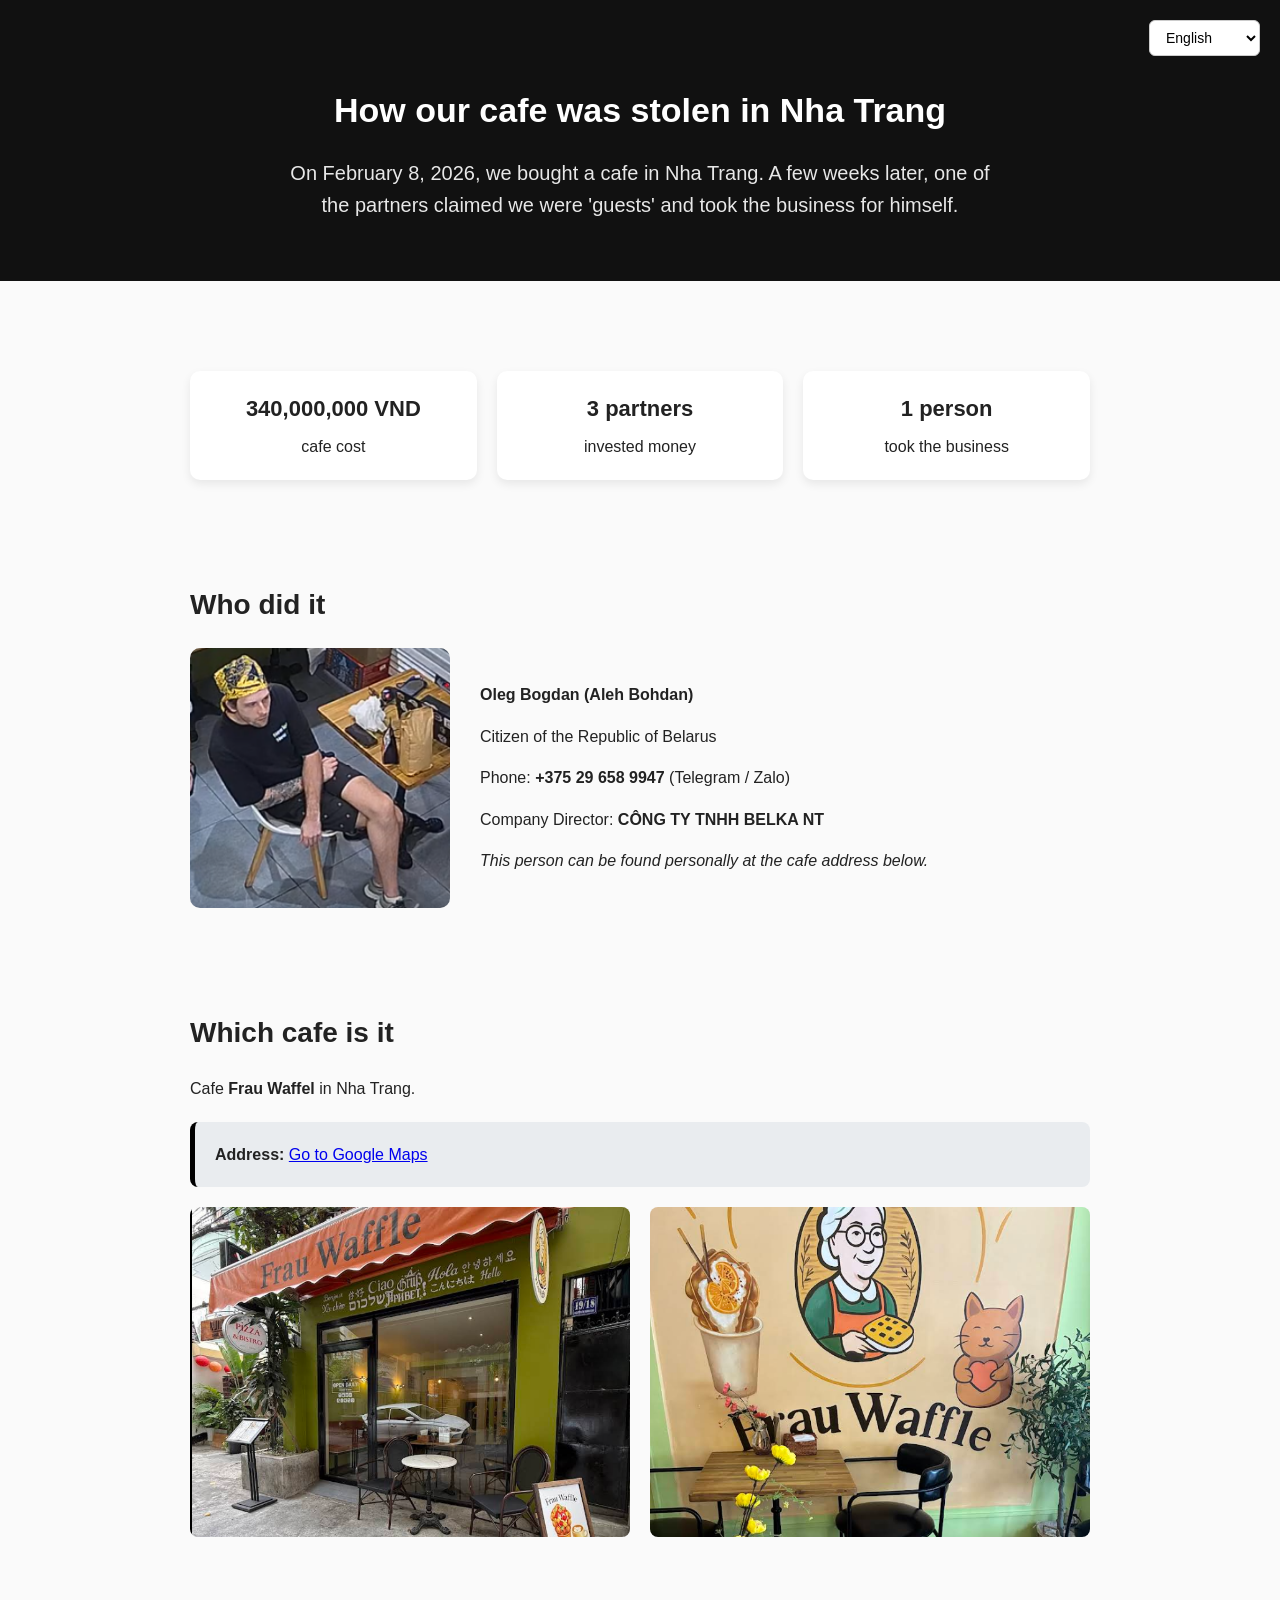
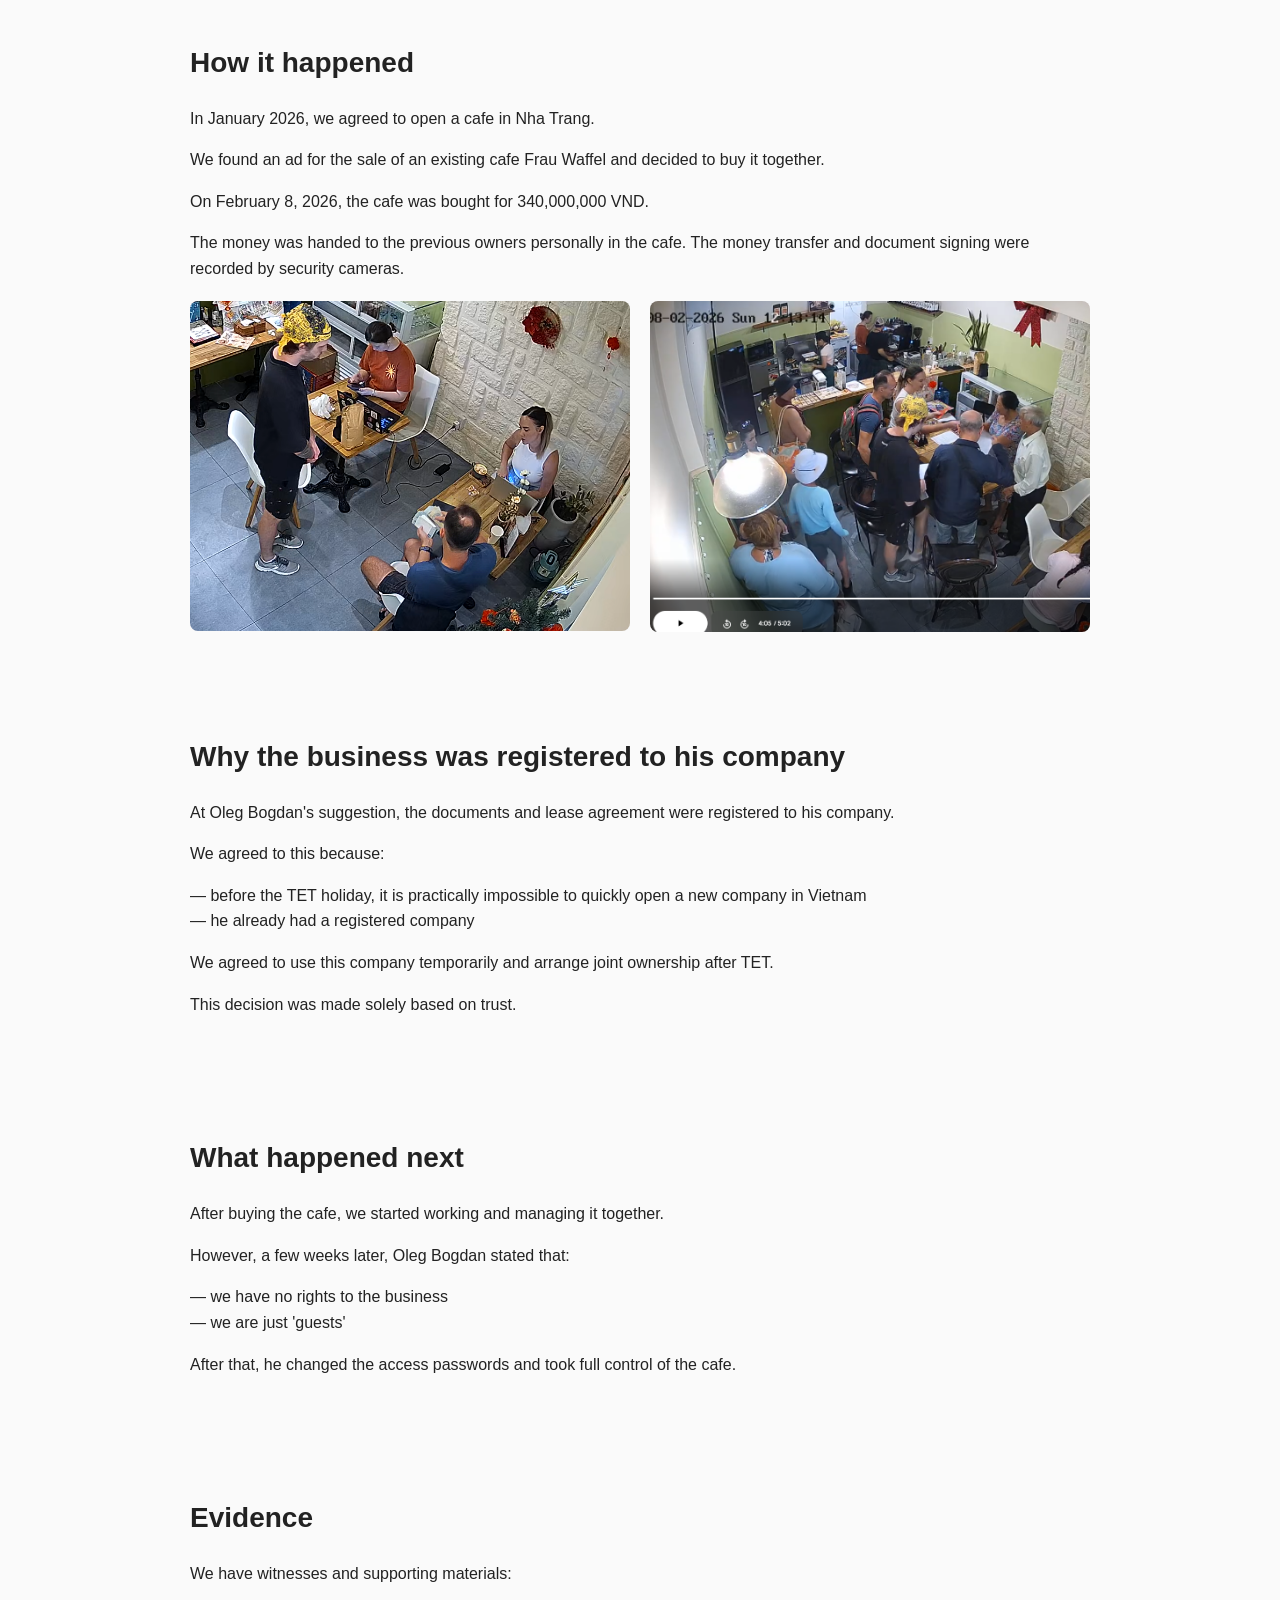
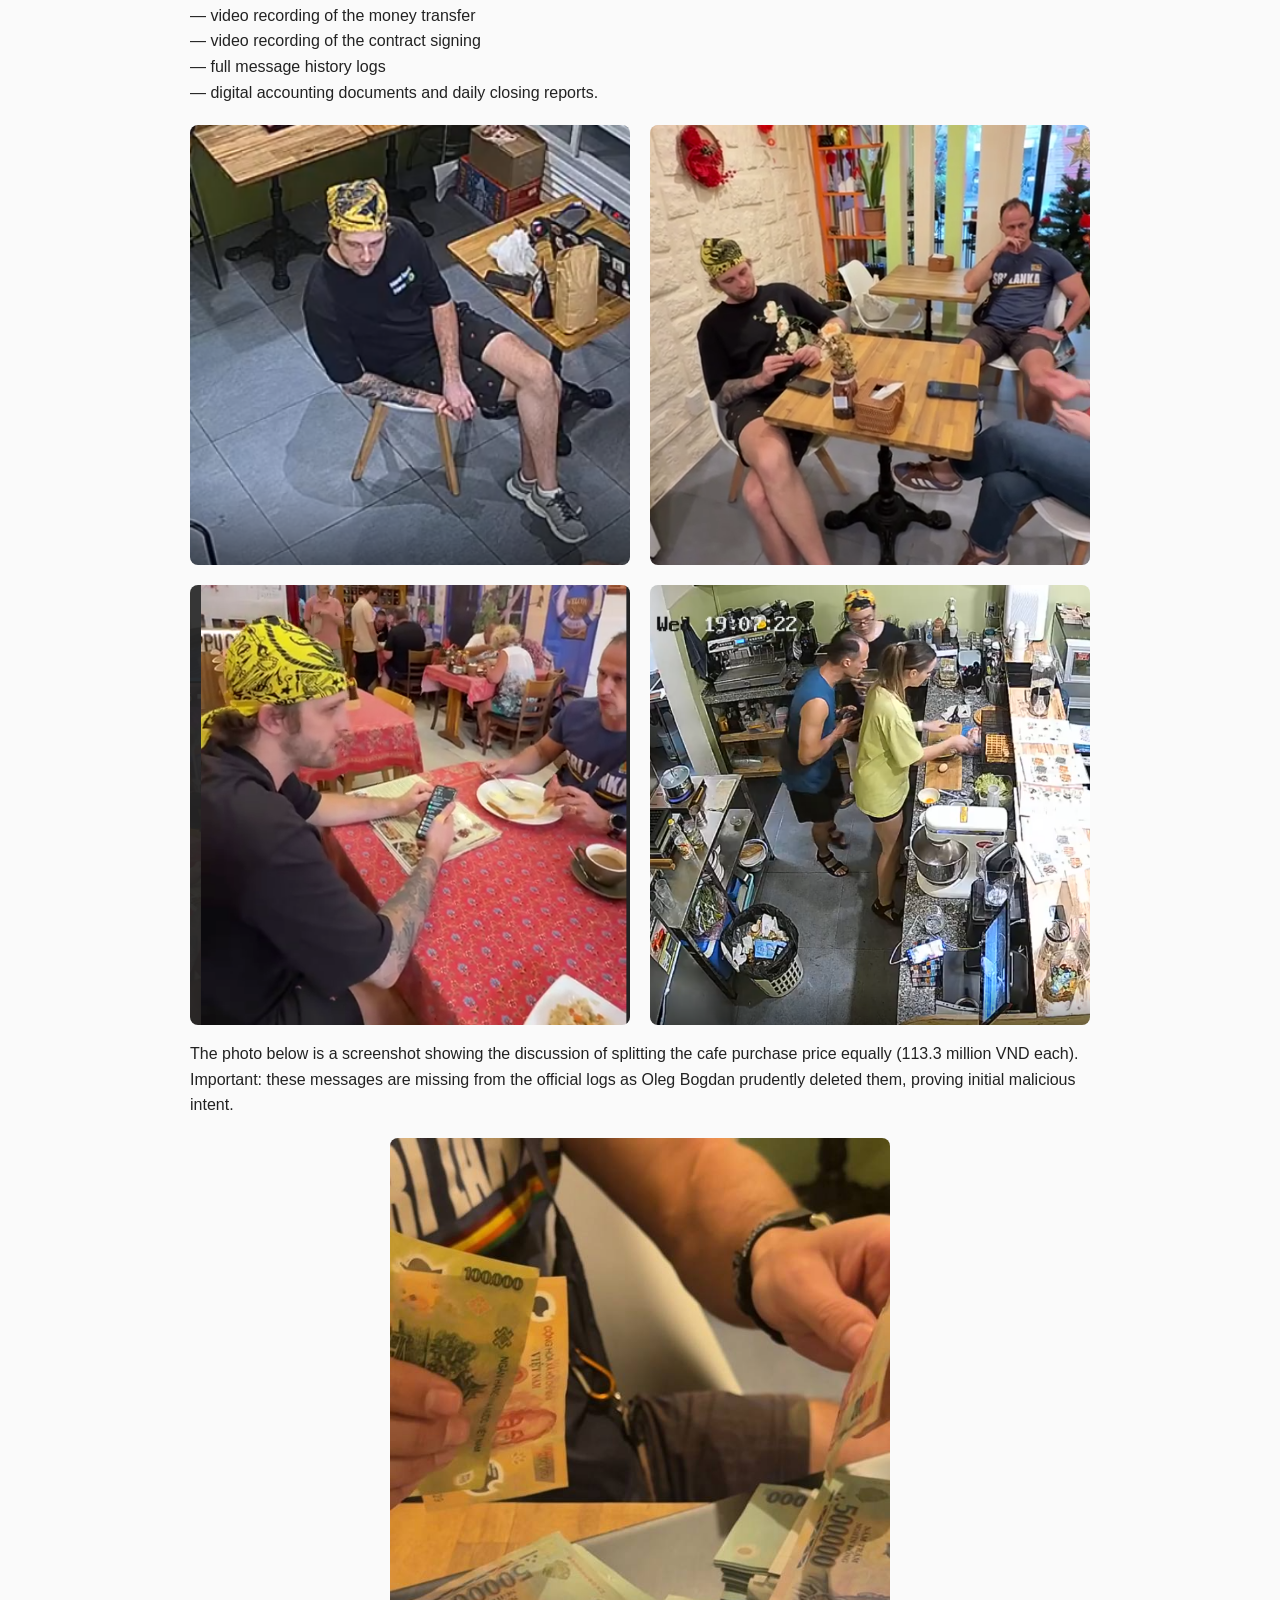
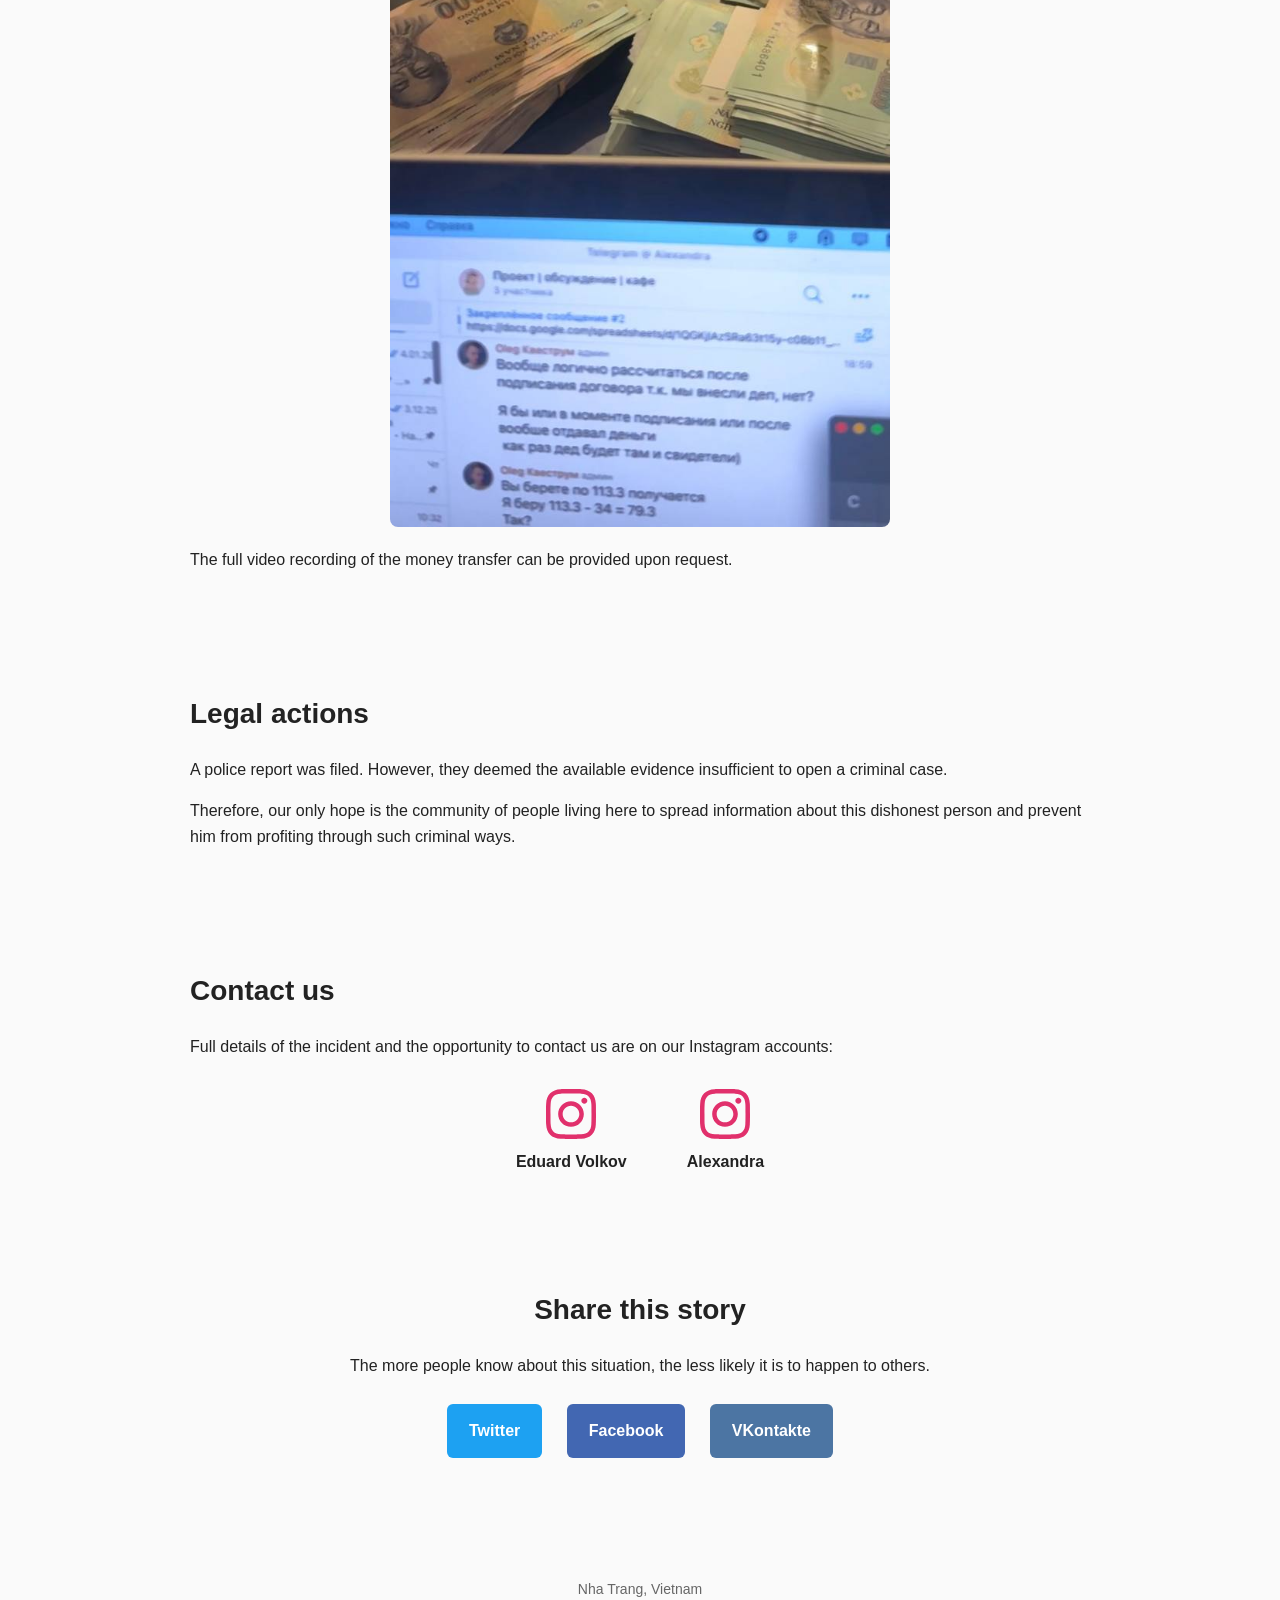
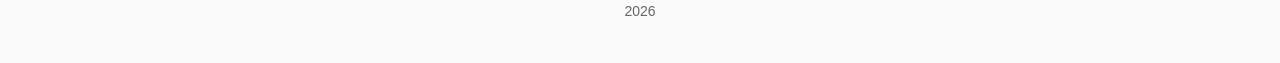
==== index.html @ 6879b4a5 "v2" ====
<!DOCTYPE html>
<html lang="ru">
<head>
<meta charset="UTF-8">
<meta name="viewport" content="width=device-width, initial-scale=1.0">

<title data-i18n="title">Как у нас украли кафе в Нячанге</title>

<style>

body{
font-family: Arial, Helvetica, sans-serif;
margin:0;
background:#fafafa;
color:#222;
line-height:1.6;
}

.container{
max-width:900px;
margin:auto;
padding:20px;
}

.hero{
background:#111;
color:white;
padding:60px 20px;
text-align:center;
position: relative;
}

.lang-switcher {
position: absolute;
top: 20px;
right: 20px;
}

.lang-switcher select {
padding: 8px 12px;
border-radius: 6px;
border: 1px solid #ccc;
background: white;
font-size: 14px;
cursor: pointer;
outline: none;
}

.hero h1{
font-size:34px;
margin-bottom:20px;
}

.hero p{
font-size:20px;
max-width:700px;
margin:auto;
opacity:0.9;
}

.section{
padding:40px 0;
}

h2{
font-size:28px;
margin-bottom:20px;
}

p{
margin-bottom:16px;
}

.highlight{
background:#fff3cd;
padding:20px;
border-radius:8px;
font-size:18px;
}

.facts{
display:grid;
grid-template-columns:repeat(3,1fr);
gap:20px;
margin-top:30px;
}

.fact{
background:white;
padding:20px;
border-radius:10px;
text-align:center;
box-shadow:0 4px 10px rgba(0,0,0,0.08);
}

.fact strong{
font-size:22px;
display:block;
margin-bottom:8px;
}

.person{
display:flex;
flex-wrap:wrap;
gap:30px;
align-items:center;
}

.person img{
width:260px;
border-radius:10px;
}

.images{
display:grid;
grid-template-columns:repeat(2,1fr);
gap:20px;
margin-top:20px;
}

.images img{
width:100%;
border-radius:8px;
}

.share{
text-align:center;
padding:50px 0;
}

.share a{
display:inline-block;
margin:10px;
padding:14px 22px;
background:black;
color:white;
text-decoration:none;
border-radius:6px;
font-weight:bold;
transition: opacity 0.2s;
}

.share a:hover {
opacity: 0.8;
}

.share a.tw { background: #1DA1F2; }
.share a.fb { background: #4267B2; }
.share a.vk { background: #4C75A3; }

.footer{
text-align:center;
font-size:14px;
padding:40px 20px;
color:#666;
}

.location-box {
background: #e9ecef;
padding: 20px;
border-radius: 8px;
margin-top: 20px;
border-left: 5px solid #000;
}

.social-links {
display: flex;
justify-content: center;
gap: 60px;
margin-top: 30px;
}

.social-item {
text-align: center;
text-decoration: none;
color: #222;
transition: transform 0.2s;
}

.social-item:hover {
transform: translateY(-5px);
}

.social-item svg {
width: 50px;
height: 50px;
display: block;
margin: 0 auto 10px;
fill: #E1306C;
}

.social-item span {
font-size: 16px;
font-weight: bold;
display: block;
}

@media (max-width:700px){

.hero h1{
font-size:28px;
}

.hero p{
font-size:18px;
}

.facts{
grid-template-columns:1fr;
}

.images{
grid-template-columns:1fr;
}

.person{
flex-direction:column;
text-align:center;
}

.lang-switcher {
top: 10px;
right: 10px;
}

}

</style>
</head>

<body>

<div class="hero">
<div class="lang-switcher">
<select id="langSelect" onchange="changeLang(this.value)">
<option value="ru">Русский</option>
<option value="en">English</option>
<option value="vi">Tiếng Việt</option>
</select>
</div>

<h1 data-i18n="hero_h1">Как у нас украли кафе в Нячанге</h1>

<p data-i18n="hero_p">
8 февраля 2026 года мы купили кафе в Нячанге.  
Через несколько недель один из партнеров заявил, что мы «гости» —  
и забрал бизнес себе.
</p>
</div>


<div class="container">

<div class="section">

<div class="facts">

<div class="fact">
<strong data-i18n="fact_price">340 000 000 VND</strong>
<span data-i18n="fact_price_desc">стоимость кафе</span>
</div>

<div class="fact">
<strong data-i18n="fact_partners">3 партнера</strong>
<span data-i18n="fact_partners_desc">вложили деньги</span>
</div>

<div class="fact">
<strong data-i18n="fact_scammer">1 человек</strong>
<span data-i18n="fact_scammer_desc">забрал бизнес</span>
</div>

</div>

</div>



<div class="section">

<h2 data-i18n="who_title">Кто это сделал</h2>

<div class="person">

<img src="materials/scammer_aleh_bohdan.png" alt="Олег Богдан">

<div>

<p><strong data-i18n="person_name">Олег Богдан (Aleh Bohdan)</strong></p>

<p data-i18n="person_citizenship">Гражданин Республики Беларусь</p>

<p>
<span data-i18n="person_phone">Телефон:</span> <strong>+375 29 658 9947</strong> (Telegram / Zalo)
</p>

<p>
<span data-i18n="person_company">Директор компании:</span> 
<strong>CÔNG TY TNHH BELKA NT</strong>
</p>

<p>
<em data-i18n="person_meet">Данного товарища можно встретить лично по адресу кафе ниже.</em>
</p>

</div>

</div>

</div>



<div class="section">

<h2 data-i18n="cafe_title">О каком кафе идет речь</h2>

<p>
<span data-i18n="cafe_name_desc">Кафе</span> <strong>Frau Waffel</strong> <span data-i18n="cafe_location">в Нячанге</span>.
</p>

<div class="location-box">
<strong data-i18n="cafe_address">Адрес:</strong> <a href="https://maps.app.goo.gl/wEeCgrbshTa6hxHM7" target="_blank" data-i18n="cafe_maps">Перейти на Google Maps</a>
</div>

<div class="images">
<img src="materials/cafe1.png" alt="Frau Waffel 1">
<img src="materials/cafe2.png" alt="Frau Waffel 2">
</div>

</div>



<div class="section">

<h2 data-i18n="how_title">Как это произошло</h2>

<p data-i18n="how_p1">В январе 2026 года мы договорились открыть кафе в Нячанге.</p>

<p data-i18n="how_p2">Мы нашли объявление о продаже действующего кафе <strong>Frau Waffel</strong> и приняли решение купить его вместе.</p>

<p data-i18n="how_p3">8 февраля 2026 года кафе было куплено за <strong>340 000 000 VND</strong>.</p>

<p data-i18n="how_p4">Деньги предыдущим владельцам передавались лично в помещении кафе. Передача денег и подписание документов были зафиксированы камерами наблюдения.</p>

<div class="images">
<img src="materials/money_for_cafe.png" alt="Money">
<img src="materials/contract_signed.png" alt="Contract">
</div>

</div>



<div class="section">

<h2 data-i18n="why_title">Почему бизнес был оформлен на его компанию</h2>

<p data-i18n="why_p1">По предложению Олега Богдана документы и договор аренды были оформлены на его компанию.</p>

<p data-i18n="why_p2">Мы согласились на это потому что:</p>

<p>
<span data-i18n="why_reason1">— перед праздником ТЕТ практически невозможно быстро открыть новую компанию во Вьетнаме</span>
<br>
<span data-i18n="why_reason2">— у него уже была зарегистрированная компания</span>
</p>

<p data-i18n="why_p3">Мы договорились использовать эту компанию временно и после ТЕТа оформить совместное владение.</p>

<p data-i18n="why_p4">Это решение было принято исключительно на основании доверия.</p>

</div>



<div class="section">

<h2 data-i18n="next_title">Что произошло дальше</h2>

<p data-i18n="next_p1">После покупки кафе мы начали работать и управлять им вместе.</p>

<p data-i18n="next_p2">Однако через несколько недель Олег Богдан заявил, что:</p>

<p>
<span data-i18n="next_point1">— мы не имеем никаких прав на бизнес</span>
<br>
<span data-i18n="next_point2">— мы всего лишь «гости»</span>
</p>

<p data-i18n="next_p3">После этого он сменил пароли доступа и полностью забрал контроль над кафе.</p>

</div>



<div class="section">

<h2 data-i18n="proof_title">Доказательства</h2>

<p data-i18n="proof_intro">У нас имеются свидетели и подтверждающие материалы:</p>

<p>
<span data-i18n="proof_item1">— видеозапись передачи денег</span>
<br>
<span data-i18n="proof_item2">— видеозапись подписания договора</span>
<br>
<span data-i18n="proof_item3">— полная выгрузка переписки</span>
<br>
<span data-i18n="proof_item4">— электронные документы учета прихода и расхода денег, а также чеки ежедневных закрытий смен.</span>
</p>


<div class="images">
<img src="materials/screenshot_1.png" alt="1">
<img src="materials/screenshot_2.png" alt="2">
<img src="materials/screenshot_3.png" alt="3">
<img src="materials/rabotaem_v_kafe.png" alt="4">
</div>

<p data-i18n="proof_deleted_text">
На фото ниже — снимок экрана с обсуждением разделения суммы покупки кафе поровну (по 113.3 млн VND на каждого). 
<strong>Важно:</strong> в официальной выгрузке переписки этих сообщений нет, так как Олег Богдан предусмотрительно удалил их, что доказывает его изначальный злой умысел.
</p>

<div class="images" style="grid-template-columns: 1fr; max-width: 500px; margin: 20px auto;">
<img src="materials/shares.jpg" alt="Shares">
</div>

<p data-i18n="proof_video">Полная видеозапись передачи денег может быть предоставлена по запросу.</p>

</div>



<div class="section">

<h2 data-i18n="legal_title">Юридические действия</h2>

<p data-i18n="legal_p1">По данному факту было подано заявление в полицию. Однако они сочли имеющиеся доказательства недостаточными для открытия уголовного дела.</p>

<p data-i18n="legal_p2">Поэтому вся наша надежда — на сообщество живущих тут людей в плане распространения информации о недобросовестном человеке и недопущении его обогащения таким преступным путем.</p>

</div>



<div class="section">

<h2 data-i18n="contact_title">Связаться с нами</h2>

<p data-i18n="contact_p">Все подробности инцидента, а также возможность связаться с нами — в наших Instagram-аккаунтах:</p>

<div class="social-links">
<a href="https://www.instagram.com/ed_volkov" target="_blank" class="social-item">
<svg viewBox="0 0 24 24"><path d="M12 2.163c3.204 0 3.584.012 4.85.07 3.252.148 4.771 1.691 4.919 4.919.058 1.265.069 1.645.069 4.849 0 3.205-.012 3.584-.069 4.849-.149 3.225-1.664 4.771-4.919 4.919-1.266.058-1.644.07-4.85.07-3.204 0-3.584-.012-4.849-.07-3.26-.149-4.771-1.699-4.919-4.92-.058-1.265-.07-1.644-.07-4.849 0-3.204.013-3.583.07-4.849.149-3.227 1.664-4.771 4.919-4.919 1.266-.057 1.645-.069 4.849-.069zm0-2.163c-3.259 0-3.667.014-4.947.072-4.358.2-6.78 2.618-6.98 6.98-.059 1.281-.073 1.689-.073 4.948 0 3.259.014 3.668.072 4.948.2 4.358 2.618 6.78 6.98 6.98 1.281.058 1.689.072 4.948.072 3.259 0 3.668-.014 4.948-.072 4.354-.2 6.782-2.618 6.979-6.98.059-1.28.073-1.689.073-4.948 0-3.259-.014-3.667-.072-4.947-.196-4.354-2.617-6.78-6.979-6.98-1.281-.059-1.69-.073-4.949-.073zm0 5.838c-3.403 0-6.162 2.759-6.162 6.162s2.759 6.163 6.162 6.163 6.162-2.759 6.162-6.163c0-3.403-2.759-6.162-6.162-6.162zm0 10.162c-2.209 0-4-1.79-4-4 0-2.209 1.791-4 4-4s4 1.791 4 4c0 2.21-1.791 4-4 4zm6.406-11.845c-.796 0-1.441.645-1.441 1.44s.645 1.44 1.441 1.44c.795 0 1.439-.645 1.439-1.44s-.644-1.44-1.439-1.44z"/></svg>
<span data-i18n="eduard_name">Эдуард Волков</span>
</a>
<a href="https://www.instagram.com/travelophilea" target="_blank" class="social-item">
<svg viewBox="0 0 24 24"><path d="M12 2.163c3.204 0 3.584.012 4.85.07 3.252.148 4.771 1.691 4.919 4.919.058 1.265.069 1.645.069 4.849 0 3.205-.012 3.584-.069 4.849-.149 3.225-1.664 4.771-4.919 4.919-1.266.058-1.644.07-4.85.07-3.204 0-3.584-.012-4.849-.07-3.26-.149-4.771-1.699-4.919-4.92-.058-1.265-.07-1.644-.07-4.849 0-3.204.013-3.583.07-4.849.149-3.227 1.664-4.771 4.919-4.919 1.266-.057 1.645-.069 4.849-.069zm0-2.163c-3.259 0-3.667.014-4.947.072-4.358.2-6.78 2.618-6.98 6.98-.059 1.281-.073 1.689-.073 4.948 0 3.259.014 3.668.072 4.948.2 4.358 2.618 6.78 6.98 6.98 1.281.058 1.689.072 4.948.072 3.259 0 3.668-.014 4.948-.072 4.354-.2 6.782-2.618 6.979-6.98.059-1.28.073-1.689.073-4.948 0-3.259-.014-3.667-.072-4.947-.196-4.354-2.617-6.78-6.979-6.98-1.281-.059-1.69-.073-4.949-.073zm0 5.838c-3.403 0-6.162 2.759-6.162 6.162s2.759 6.163 6.162 6.163 6.162-2.759 6.162-6.163c0-3.403-2.759-6.162-6.162-6.162zm0 10.162c-2.209 0-4-1.79-4-4 0-2.209 1.791-4 4-4s4 1.791 4 4c0 2.21-1.791 4-4 4zm6.406-11.845c-.796 0-1.441.645-1.441 1.44s.645 1.44 1.441 1.44c.795 0 1.439-.645 1.439-1.44s-.644-1.44-1.439-1.44z"/></svg>
<span data-i18n="alexandra_name">Александра</span>
</a>
</div>

</div>



<div class="share">

<h2 data-i18n="share_title">Поделитесь этой историей</h2>

<p data-i18n="share_desc">Чем больше людей узнают об этой ситуации, тем меньше вероятность, что подобное повторится с другими.</p>

<a href="#" onclick="shareTwitter()" class="tw">Twitter</a>
<a href="#" onclick="shareFacebook()" class="fb">Facebook</a>
<a href="#" onclick="shareVK()" class="vk" data-i18n="vk_btn">ВКонтакте</a>

</div>

</div>


<div class="footer">
<span data-i18n="footer_location">Нячанг, Вьетнам</span><br>2026
</div>

<script>
const translations = {
  ru: {
    title: "Как у нас украли кафе в Нячанге",
    hero_h1: "Как у нас украли кафе в Нячанге",
    hero_p: "8 февраля 2026 года мы купили кафе в Нячанге. Через несколько недель один из партнеров заявил, что мы «гости» — и забрал бизнес себе.",
    fact_price: "340 000 000 VND",
    fact_price_desc: "стоимость кафе",
    fact_partners: "3 партнера",
    fact_partners_desc: "вложили деньги",
    fact_scammer: "1 человек",
    fact_scammer_desc: "забрал бизнес",
    who_title: "Кто это сделал",
    person_name: "Олег Богдан (Aleh Bohdan)",
    person_citizenship: "Гражданин Республики Беларусь",
    person_phone: "Телефон:",
    person_company: "Директор компании:",
    person_meet: "Данного товарища можно встретить лично по адресу кафе ниже.",
    cafe_title: "О каком кафе идет речь",
    cafe_name_desc: "Кафе",
    cafe_location: "в Нячанге",
    cafe_address: "Адрес:",
    cafe_maps: "Перейти на Google Maps",
    how_title: "Как это произошло",
    how_p1: "В январе 2026 года мы договорились открыть кафе в Нячанге.",
    how_p2: "Мы нашли объявление о продаже действующего кафе Frau Waffel и приняли решение купить его вместе.",
    how_p3: "8 февраля 2026 года кафе было куплено за 340 000 000 VND.",
    how_p4: "Деньги предыдущим владельцам передавались лично в помещении кафе. Передача денег и подписание документов были зафиксированы камерами наблюдения.",
    why_title: "Почему бизнес был оформлен на его компанию",
    why_p1: "По предложению Олега Богдана документы и договор аренды были оформлены на его компанию.",
    why_p2: "Мы согласились на это потому что:",
    why_reason1: "— перед праздником ТЕТ практически невозможно быстро открыть новую компанию во Вьетнаме",
    why_reason2: "— у него уже была зарегистрированная компания",
    why_p3: "Мы договорились использовать эту компанию временно и после ТЕТа оформить совместное владение.",
    why_p4: "Это решение было принято исключительно на основании доверия.",
    next_title: "Что произошло дальше",
    next_p1: "После покупки кафе мы начали работать и управлять им вместе.",
    next_p2: "Однако через несколько недель Олег Богдан заявил, что:",
    next_point1: "— мы не имеем никаких прав на бизнес",
    next_point2: "— мы всего лишь «гости»",
    next_p3: "После этого он сменил пароли доступа и полностью забрал контроль над кафе.",
    proof_title: "Доказательства",
    proof_intro: "У нас имеются свидетели и подтверждающие материалы:",
    proof_item1: "— видеозапись передачи денег",
    proof_item2: "— видеозапись подписания договора",
    proof_item3: "— полная выгрузка переписки",
    proof_item4: "— электронные документы учета прихода и расхода денег, а также чеки ежедневных закрытий смен.",
    proof_deleted_text: "На фото ниже — снимок экрана с обсуждением разделения суммы покупки кафе поровну (по 113.3 млн VND на каждого). Важно: в официальной выгрузке переписки этих сообщений нет, так как Олег Богдан предусмотрительно удалил их, что доказывает его изначальный злой умысел.",
    proof_video: "Полная видеозапись передачи денег может быть предоставлена по запросу.",
    legal_title: "Юридические действия",
    legal_p1: "По данному факту было подано заявление в полицию. Однако они сочли имеющиеся доказательства недостаточными для открытия уголовного дела.",
    legal_p2: "Поэтому вся наша надежда — на сообщество живущих тут людей в плане распространения информации о недобросовестном человеке и недопущении его обогащения таким преступным путем.",
    contact_title: "Связаться с нами",
    contact_p: "Все подробности инцидента, а также возможность связаться с нами — в наших Instagram-аккаунтах:",
    eduard_name: "Эдуард Волков",
    alexandra_name: "Александра",
    share_title: "Поделитесь этой историей",
    share_desc: "Чем больше людей узнают об этой ситуации, тем меньше вероятность, что подобное повторится с другими.",
    vk_btn: "ВКонтакте",
    footer_location: "Нячанг, Вьетнам"
  },
  en: {
    title: "How our cafe was stolen in Nha Trang",
    hero_h1: "How our cafe was stolen in Nha Trang",
    hero_p: "On February 8, 2026, we bought a cafe in Nha Trang. A few weeks later, one of the partners claimed we were 'guests' and took the business for himself.",
    fact_price: "340,000,000 VND",
    fact_price_desc: "cafe cost",
    fact_partners: "3 partners",
    fact_partners_desc: "invested money",
    fact_scammer: "1 person",
    fact_scammer_desc: "took the business",
    who_title: "Who did it",
    person_name: "Oleg Bogdan (Aleh Bohdan)",
    person_citizenship: "Citizen of the Republic of Belarus",
    person_phone: "Phone:",
    person_company: "Company Director:",
    person_meet: "This person can be found personally at the cafe address below.",
    cafe_title: "Which cafe is it",
    cafe_name_desc: "Cafe",
    cafe_location: "in Nha Trang",
    cafe_address: "Address:",
    cafe_maps: "Go to Google Maps",
    how_title: "How it happened",
    how_p1: "In January 2026, we agreed to open a cafe in Nha Trang.",
    how_p2: "We found an ad for the sale of an existing cafe Frau Waffel and decided to buy it together.",
    how_p3: "On February 8, 2026, the cafe was bought for 340,000,000 VND.",
    how_p4: "The money was handed to the previous owners personally in the cafe. The money transfer and document signing were recorded by security cameras.",
    why_title: "Why the business was registered to his company",
    why_p1: "At Oleg Bogdan's suggestion, the documents and lease agreement were registered to his company.",
    why_p2: "We agreed to this because:",
    why_reason1: "— before the TET holiday, it is practically impossible to quickly open a new company in Vietnam",
    why_reason2: "— he already had a registered company",
    why_p3: "We agreed to use this company temporarily and arrange joint ownership after TET.",
    why_p4: "This decision was made solely based on trust.",
    next_title: "What happened next",
    next_p1: "After buying the cafe, we started working and managing it together.",
    next_p2: "However, a few weeks later, Oleg Bogdan stated that:",
    next_point1: "— we have no rights to the business",
    next_point2: "— we are just 'guests'",
    next_p3: "After that, he changed the access passwords and took full control of the cafe.",
    proof_title: "Evidence",
    proof_intro: "We have witnesses and supporting materials:",
    proof_item1: "— video recording of the money transfer",
    proof_item2: "— video recording of the contract signing",
    proof_item3: "— full message history logs",
    proof_item4: "— digital accounting documents and daily closing reports.",
    proof_deleted_text: "The photo below is a screenshot showing the discussion of splitting the cafe purchase price equally (113.3 million VND each). Important: these messages are missing from the official logs as Oleg Bogdan prudently deleted them, proving initial malicious intent.",
    proof_video: "The full video recording of the money transfer can be provided upon request.",
    legal_title: "Legal actions",
    legal_p1: "A police report was filed. However, they deemed the available evidence insufficient to open a criminal case.",
    legal_p2: "Therefore, our only hope is the community of people living here to spread information about this dishonest person and prevent him from profiting through such criminal ways.",
    contact_title: "Contact us",
    contact_p: "Full details of the incident and the opportunity to contact us are on our Instagram accounts:",
    eduard_name: "Eduard Volkov",
    alexandra_name: "Alexandra",
    share_title: "Share this story",
    share_desc: "The more people know about this situation, the less likely it is to happen to others.",
    vk_btn: "VKontakte",
    footer_location: "Nha Trang, Vietnam"
  },
  vi: {
    title: "Quán cà phê của chúng tôi bị đánh cắp ở Nha Trang như thế nào",
    hero_h1: "Quán cà phê của chúng tôi bị đánh cắp ở Nha Trang như thế nào",
    hero_p: "Vào ngày 8 tháng 2 năm 2026, chúng tôi đã mua một quán cà phê ở Nha Trang. Vài tuần sau, một trong những đối tác tuyên bố chúng tôi là 'khách' và tự mình chiếm đoạt công việc kinh doanh.",
    fact_price: "340.000.000 VND",
    fact_price_desc: "chi phí quán cà phê",
    fact_partners: "3 đối tác",
    fact_partners_desc: "đã đầu tư tiền",
    fact_scammer: "1 người",
    fact_scammer_desc: "đã chiếm đoạt",
    who_title: "Ai đã làm việc đó",
    person_name: "Oleg Bogdan (Aleh Bohdan)",
    person_citizenship: "Công dân Cộng hòa Belarus",
    person_phone: "Điện thoại:",
    person_company: "Giám đốc công ty:",
    person_meet: "Người này có thể được tìm thấy trực tiếp tại địa chỉ quán cà phê bên dưới.",
    cafe_title: "Đó là quán cà phê nào",
    cafe_name_desc: "Quán cà phê",
    cafe_location: "tại Nha Trang",
    cafe_address: "Địa chỉ:",
    cafe_maps: "Chuyển đến Google Maps",
    how_title: "Chuyện đã xảy ra như thế nào",
    how_p1: "Vào tháng 1 năm 2026, chúng tôi đã đồng ý mở một quán cà phê ở Nha Trang.",
    how_p2: "Chúng tôi tìm thấy một mẩu quảng cáo bán quán cà phê Frau Waffel đang hoạt động và quyết định cùng nhau mua nó.",
    how_p3: "Vào ngày 8 tháng 2 năm 2026, quán cà phê được mua với giá 340.000.000 VND.",
    how_p4: "Tiền được giao tận tay cho chủ cũ tại quán. Việc giao tiền và ký kết giấy tờ đã được camera an ninh ghi lại.",
    why_title: "Tại sao doanh nghiệp được đăng ký dưới tên công ty của anh ta",
    why_p1: "Theo gợi ý của Oleg Bogdan, các giấy tờ và hợp đồng thuê đã được đăng ký dưới tên công ty của anh ta.",
    why_p2: "Chúng tôi đồng ý việc này vì:",
    why_reason1: "— trước kỳ nghỉ Tết, gần như không thể nhanh chóng mở công ty mới tại Việt Nam",
    why_reason2: "— anh ta đã có sẵn một công ty đã đăng ký",
    why_p3: "Chúng tôi đồng ý sử dụng công ty này tạm thời và sẽ sắp xếp sở hữu chung sau Tết.",
    why_p4: "Quyết định này được đưa ra hoàn toàn dựa trên sự tin tưởng.",
    next_title: "Chuyện gì xảy ra tiếp theo",
    next_p1: "Sau khi mua quán, chúng tôi bắt đầu cùng nhau làm việc và quản lý quán.",
    next_p2: "Tuy nhiên, vài tuần sau, Oleg Bogdan tuyên bố rằng:",
    next_point1: "— chúng tôi không có quyền gì đối với công việc kinh doanh",
    next_point2: "— chúng tôi chỉ là 'khách'",
    next_p3: "Sau đó, anh ta đã thay đổi mật khẩu truy cập và giành toàn quyền kiểm soát quán cà phê.",
    proof_title: "Bằng chứng",
    proof_intro: "Chúng tôi có nhân chứng và các tài liệu hỗ trợ:",
    proof_item1: "— video ghi lại việc giao tiền",
    proof_item2: "— video ghi lại việc ký hợp đồng",
    proof_item3: "— toàn bộ lịch sử tin nhắn",
    proof_item4: "— các chứng từ kế toán điện tử và báo cáo chốt ca hàng ngày.",
    proof_deleted_text: "Ảnh bên dưới là ảnh chụp màn hình cuộc thảo luận về việc chia đều số tiền mua quán (mỗi người 113,3 triệu VND). Quan trọng: những tin nhắn này thiếu trong lịch sử chính thức vì Oleg Bogdan đã chủ động xóa chúng, chứng tỏ ý đồ xấu ngay từ đầu.",
    proof_video: "Video ghi lại đầy đủ việc giao tiền có thể được cung cấp theo yêu cầu.",
    legal_title: "Hành động pháp lý",
    legal_p1: "Một bản báo cáo cảnh sát đã được nộp. Tuy nhiên, họ cho rằng các bằng chứng hiện có không đủ để mở một vụ án hình sự.",
    legal_p2: "Vì vậy, hy vọng duy nhất của chúng tôi là cộng đồng những người đang sinh sống tại đây sẽ lan tỏa thông tin về con người không trung thực này và ngăn chặn anh ta trục lợi bằng những con đường bất chính như vậy.",
    contact_title: "Liên hệ với chúng tôi",
    contact_p: "Toàn bộ chi tiết về vụ việc và cơ hội liên hệ trực tiếp với chúng tôi có trên tài khoản Instagram của chúng tôi:",
    eduard_name: "Eduard Volkov",
    alexandra_name: "Alexandra",
    share_title: "Chia sẻ câu chuyện này",
    share_desc: "Càng nhiều người biết về tình huống này, khả năng nó lặp lại với những người khác càng ít đi.",
    vk_btn: "VKontakte",
    footer_location: "Nha Trang, Việt Nam"
  }
};

function changeLang(lang) {
  document.querySelectorAll('[data-i18n]').forEach(el => {
    const key = el.getAttribute('data-i18n');
    if (translations[lang][key]) {
      if (el.tagName === 'TITLE') {
        document.title = translations[lang][key];
      } else {
        el.innerHTML = translations[lang][key];
      }
    }
  });
  document.documentElement.lang = lang;
  localStorage.setItem('preferredLang', lang);
  document.getElementById('langSelect').value = lang;
}

// Auto-detection
window.onload = () => {
  let lang = localStorage.getItem('preferredLang');
  if (!lang) {
    const browserLang = navigator.language.slice(0, 2);
    if (translations[browserLang]) {
      lang = browserLang;
    } else {
      lang = 'ru';
    }
  }
  changeLang(lang);
};

function shareTwitter() {
  const url = encodeURIComponent(window.location.href);
  const text = encodeURIComponent(document.title + ". Story of a fraud.");
  window.open(`https://twitter.com/intent/tweet?url=${url}&text=${text}`, '_blank');
}
function shareFacebook() {
  const url = encodeURIComponent(window.location.href);
  window.open(`https://www.facebook.com/sharer/sharer.php?u=${url}`, '_blank');
}
function shareVK() {
  const url = encodeURIComponent(window.location.href);
  const title = encodeURIComponent(document.title);
  window.open(`https://vk.com/share.php?url=${url}&title=${title}`, '_blank');
}
</script>

</body>
</html>
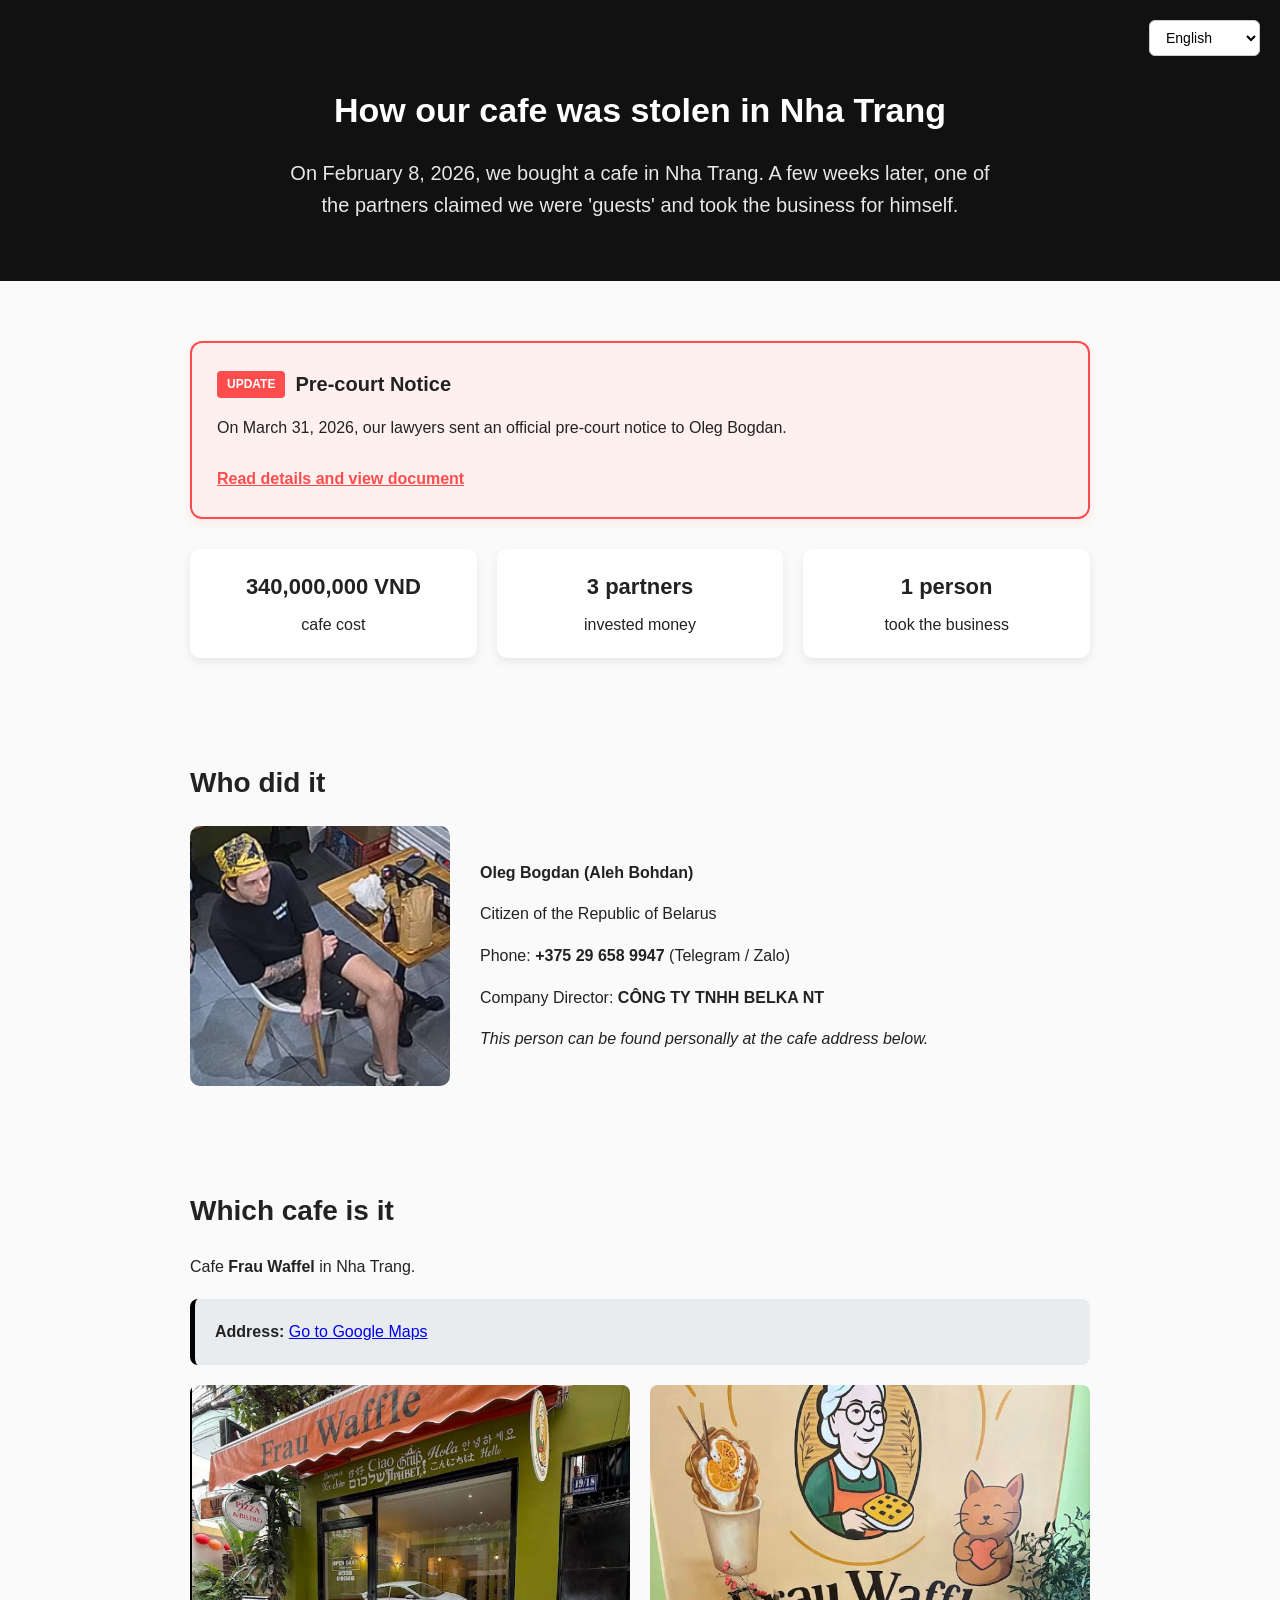
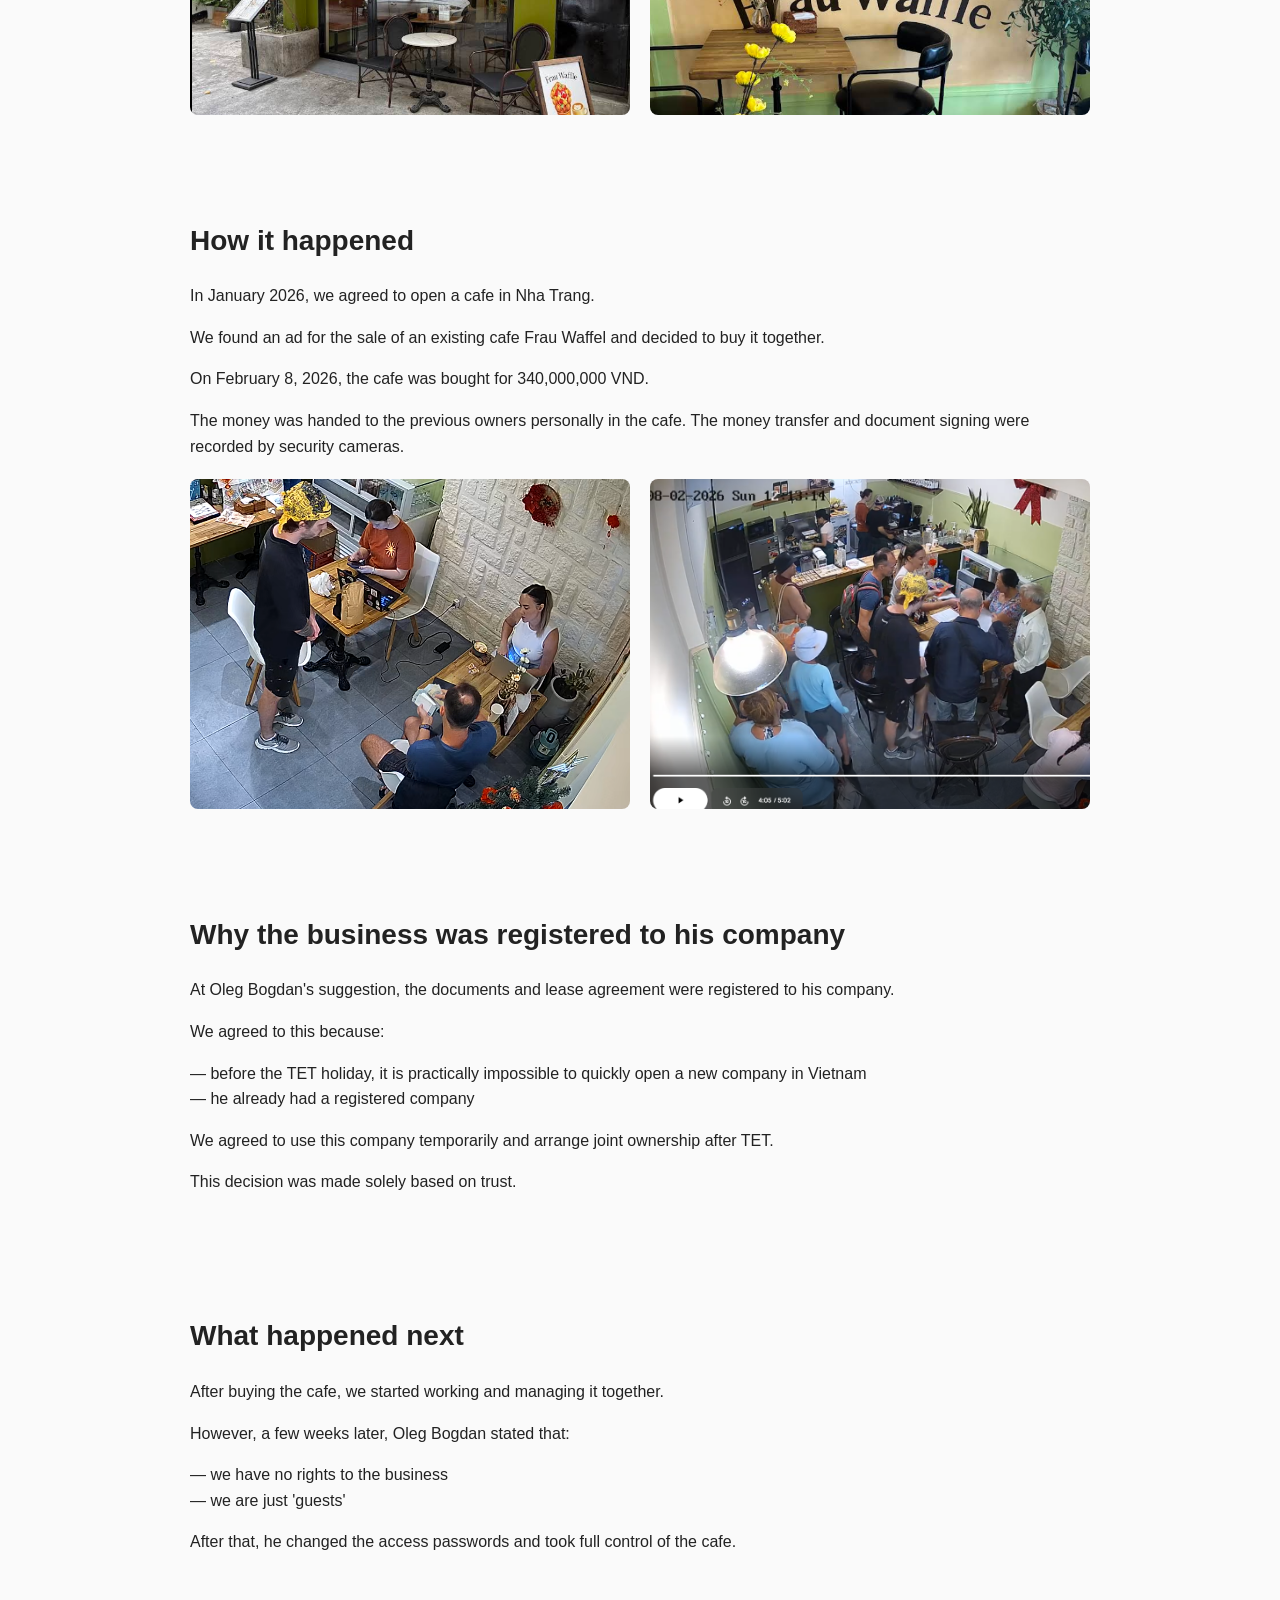
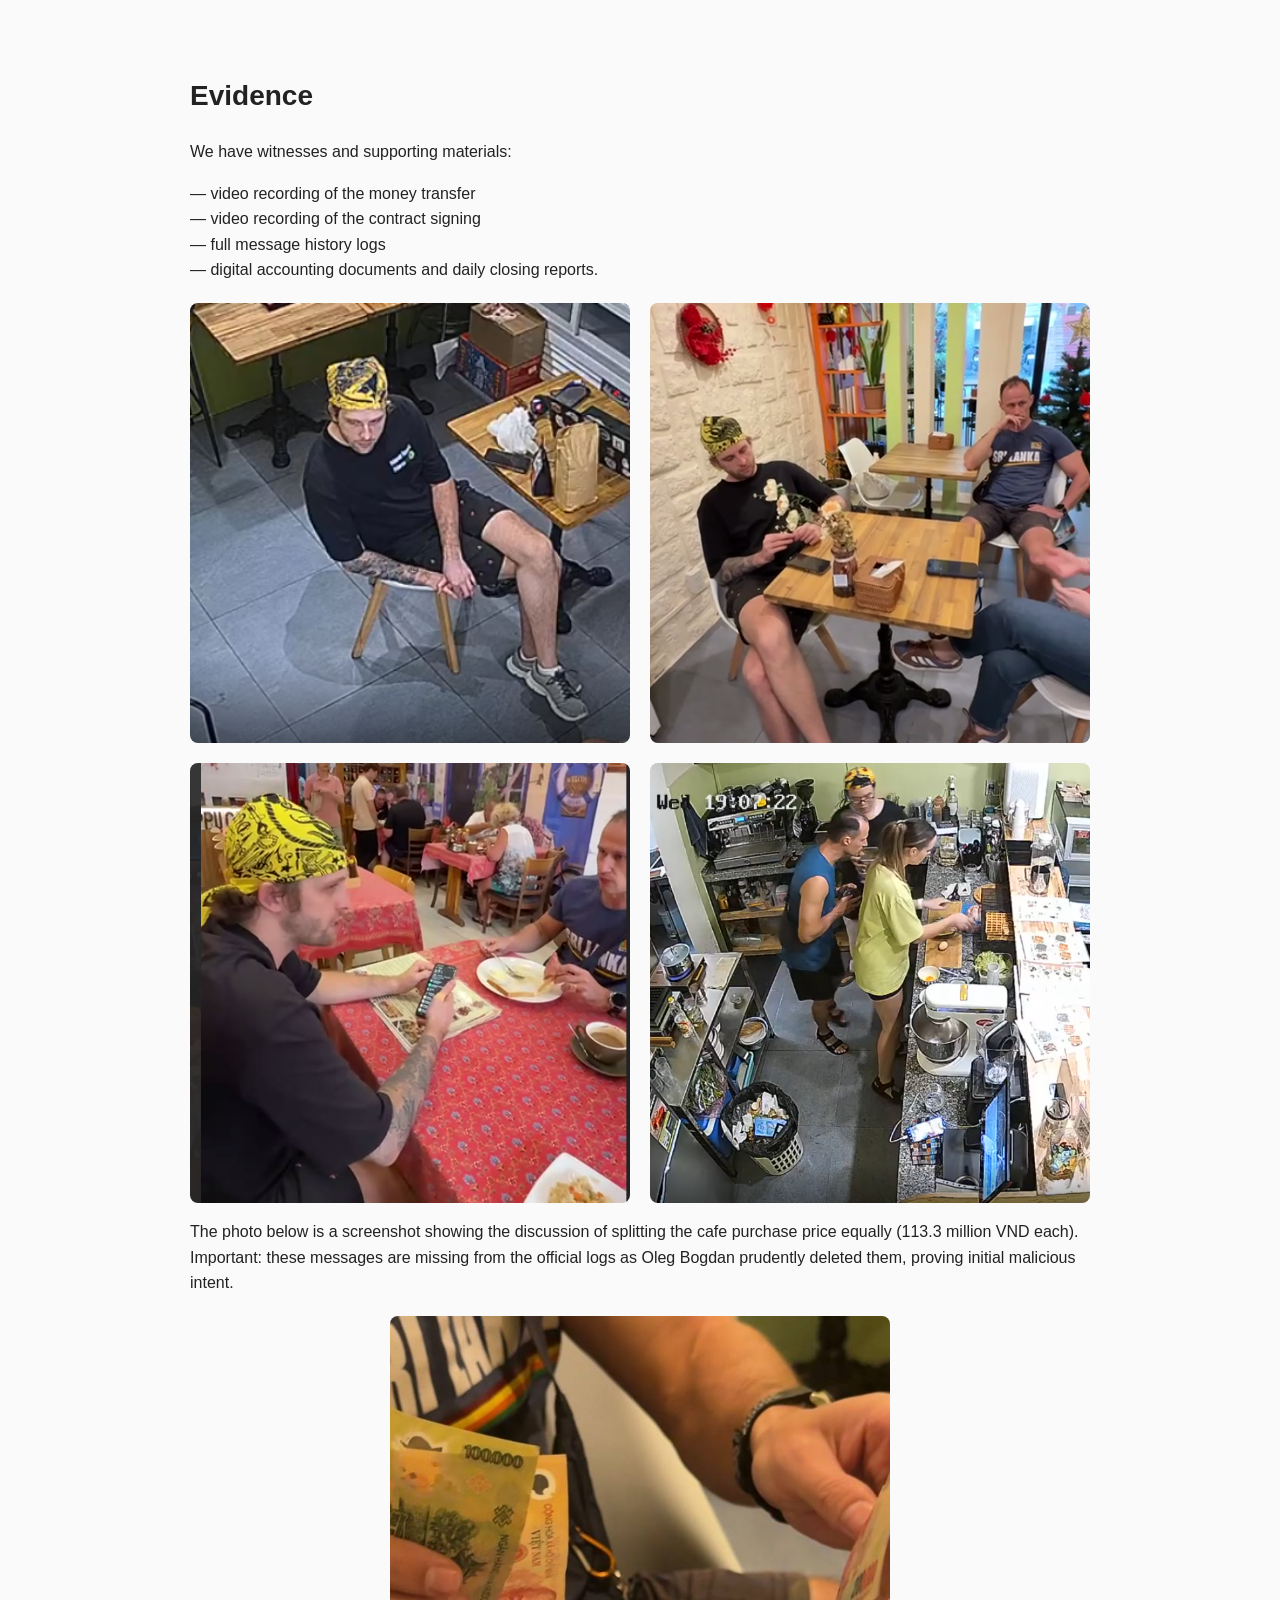
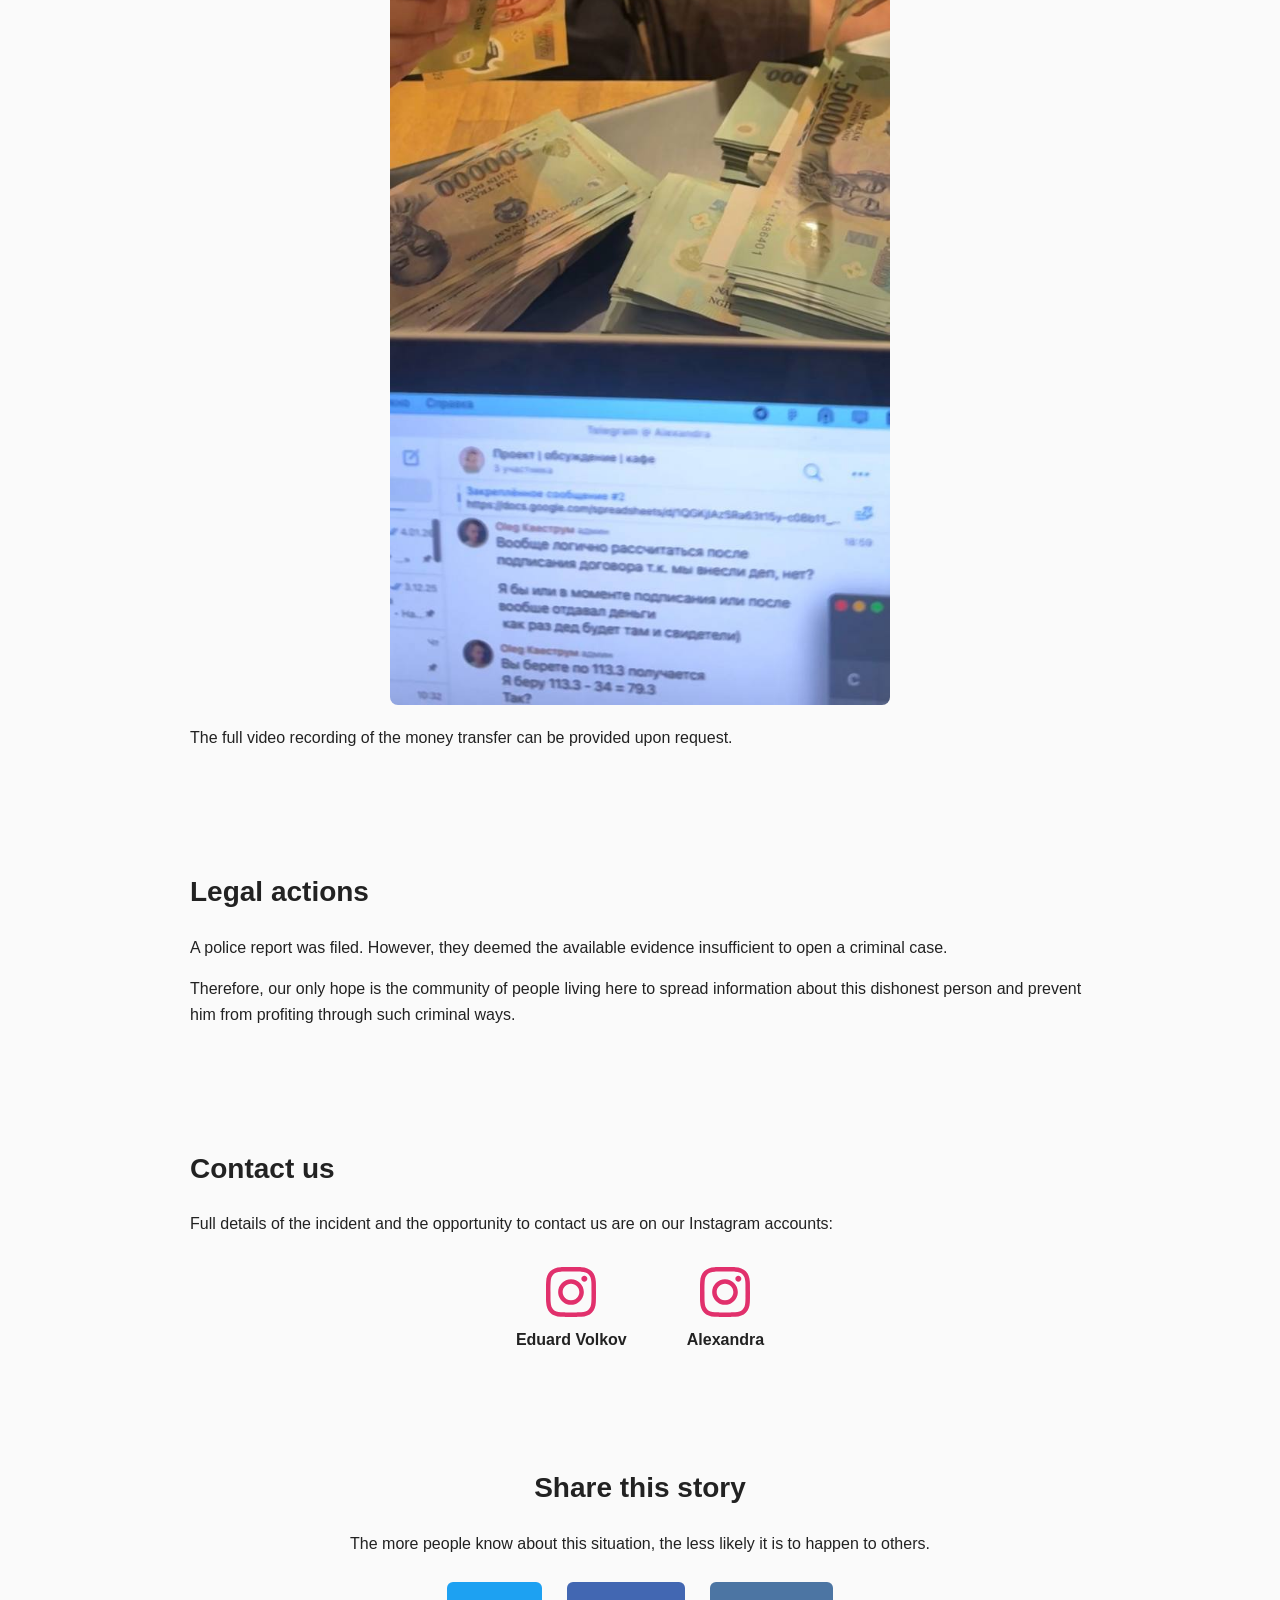
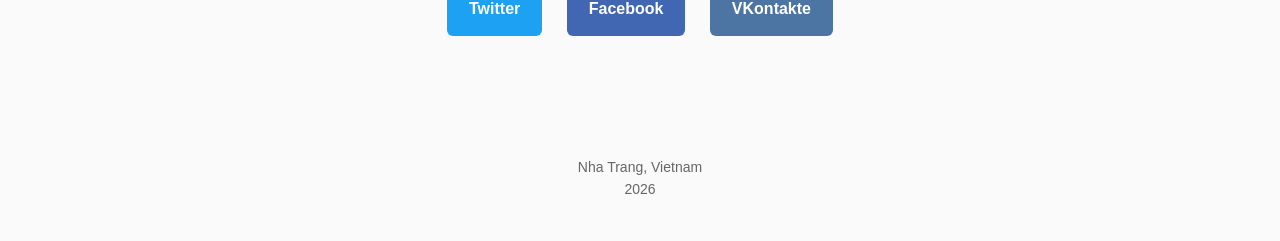
==== commit c4b5b4c6: "pre-court" ====
--- a/index.html
+++ b/index.html
@@ -5,7 +5,39 @@
 <meta name="viewport" content="width=device-width, initial-scale=1.0">
 
 <title data-i18n="title">Как у нас украли кафе в Нячанге</title>
-
+<meta name="description" content="История о том, как у нас украли кафе Frau Waffel в Нячанге. Олег Богдан (Aleh Bohdan) присвоил бизнес себе. Читайте подробности и доказательства.">
+<meta name="keywords" content="Frau Waffel, Нячанг, Nha Trang, Олег Богдан, Aleh Bohdan, кража бизнеса, мошенничество, Вьетнам, Vietnam, кафе">
+
+<!-- Open Graph / Facebook -->
+<meta property="og:type" content="website">
+<meta property="og:url" content="https://frau-waffel.com/">
+<meta property="og:title" content="Как у нас украли кафе в Нячанге">
+<meta property="og:description" content="История о том, как у нас украли кафе Frau Waffel в Нячанге. Олег Богдан (Aleh Bohdan) присвоил бизнес себе.">
+<meta property="og:image" content="https://frau-waffel.com/materials/cafe1.png">
+
+<!-- Twitter -->
+<meta property="twitter:card" content="summary_large_image">
+<meta property="twitter:url" content="https://frau-waffel.com/">
+<meta property="twitter:title" content="Как у нас украли кафе в Нячанге">
+<meta property="twitter:description" content="История о том, как у нас украли кафе Frau Waffel в Нячанге. Олег Богдан (Aleh Bohdan) присвоил бизнес себе.">
+<meta property="twitter:image" content="https://frau-waffel.com/materials/cafe1.png">
+
+<!-- Multilingual SEO -->
+<link rel="alternate" hreflang="ru" href="https://frau-waffel.com/">
+<link rel="alternate" hreflang="en" href="https://frau-waffel.com/?lang=en">
+<link rel="alternate" hreflang="vi" href="https://frau-waffel.com/?lang=vi">
+<link rel="alternate" hreflang="x-default" href="https://frau-waffel.com/">
+<link rel="canonical" href="https://frau-waffel.com/">
+
+<!-- Google tag (gtag.js) -->
+<script async src="https://www.googletagmanager.com/gtag/js?id=G-RG5YGMSLDT"></script>
+<script>
+  window.dataLayer = window.dataLayer || [];
+  function gtag(){dataLayer.push(arguments);}
+  gtag('js', new Date());
+
+  gtag('config', 'G-RG5YGMSLDT');
+</script>
 <style>
 
 body{
@@ -97,6 +129,50 @@
 font-size:22px;
 display:block;
 margin-bottom:8px;
+}
+
+.update-box {
+background: #fff0f0;
+border: 2px solid #ff4d4d;
+padding: 25px;
+border-radius: 12px;
+margin-bottom: 30px;
+display: flex;
+flex-direction: column;
+gap: 15px;
+box-shadow: 0 4px 12px rgba(255, 77, 77, 0.1);
+}
+
+.update-header {
+display: flex;
+align-items: center;
+gap: 10px;
+}
+
+.update-badge {
+background: #ff4d4d;
+color: white;
+padding: 4px 10px;
+border-radius: 4px;
+font-weight: bold;
+font-size: 12px;
+text-transform: uppercase;
+}
+
+.update-box h3 {
+margin: 0;
+font-size: 20px;
+}
+
+.update-box p {
+margin: 0;
+font-size: 16px;
+}
+
+.update-link {
+color: #ff4d4d;
+font-weight: bold;
+text-decoration: underline;
 }
 
 .person{
@@ -253,6 +329,18 @@
 
 <div class="section">
 
+    <div class="update-box">
+        <div class="update-header">
+            <span class="update-badge" data-i18n="update_badge">Обновление</span>
+            <h3 data-i18n="update_title">Досудебное уведомление</h3>
+        </div>
+        <p>
+            <span data-i18n="update_desc">31 марта 2026 года нашими юристами было направлено официальное досудебное требование Олегу Богдану.</span>
+            <br><br>
+            <a href="legal-update.html" class="update-link" data-i18n="update_link">Читать подробности и смотреть документ</a>
+        </p>
+    </div>
+
 <div class="facts">
 
 <div class="fact">
@@ -282,7 +370,7 @@
 
 <div class="person">
 
-<img src="materials/scammer_aleh_bohdan.png" alt="Олег Богдан">
+<img src="materials/scammer_aleh_bohdan.png" alt="Oleg Bogdan (Aleh Bohdan) - Frau Waffel business scammer">
 
 <div>
 
@@ -324,8 +412,8 @@
 </div>
 
 <div class="images">
-<img src="materials/cafe1.png" alt="Frau Waffel 1">
-<img src="materials/cafe2.png" alt="Frau Waffel 2">
+<img src="materials/cafe1.png" alt="Frau Waffel Cafe Nha Trang - Interior View">
+<img src="materials/cafe2.png" alt="Frau Waffel Cafe Nha Trang - Exterior View">
 </div>
 
 </div>
@@ -345,8 +433,8 @@
 <p data-i18n="how_p4">Деньги предыдущим владельцам передавались лично в помещении кафе. Передача денег и подписание документов были зафиксированы камерами наблюдения.</p>
 
 <div class="images">
-<img src="materials/money_for_cafe.png" alt="Money">
-<img src="materials/contract_signed.png" alt="Contract">
+<img src="materials/money_for_cafe.png" alt="Evidence: Money transfer for Frau Waffel cafe purchase">
+<img src="materials/contract_signed.png" alt="Evidence: Signed contract for cafe purchase in Nha Trang">
 </div>
 
 </div>
@@ -413,10 +501,10 @@
 
 
 <div class="images">
-<img src="materials/screenshot_1.png" alt="1">
-<img src="materials/screenshot_2.png" alt="2">
-<img src="materials/screenshot_3.png" alt="3">
-<img src="materials/rabotaem_v_kafe.png" alt="4">
+<img src="materials/screenshot_1.png" alt="Evidence: Chat logs and financial records 1">
+<img src="materials/screenshot_2.png" alt="Evidence: Chat logs and financial records 2">
+<img src="materials/screenshot_3.png" alt="Evidence: Chat logs and financial records 3">
+<img src="materials/rabotaem_v_kafe.png" alt="Evidence: Working in the cafe before it was stolen">
 </div>
 
 <p data-i18n="proof_deleted_text">
@@ -425,7 +513,7 @@
 </p>
 
 <div class="images" style="grid-template-columns: 1fr; max-width: 500px; margin: 20px auto;">
-<img src="materials/shares.jpg" alt="Shares">
+<img src="materials/shares.jpg" alt="Evidence: Screenshot of message discussing equal shares (later deleted by Oleg Bogdan)">
 </div>
 
 <p data-i18n="proof_video">Полная видеозапись передачи денег может быть предоставлена по запросу.</p>
@@ -489,6 +577,7 @@
 <script>
 const translations = {
   ru: {
+    meta_desc: "История о том, как у нас украли кафе Frau Waffel в Нячанге. Олег Богдан (Aleh Bohdan) присвоил бизнес себе. Читайте подробности и доказательства.",
     title: "Как у нас украли кафе в Нячанге",
     hero_h1: "Как у нас украли кафе в Нячанге",
     hero_p: "8 февраля 2026 года мы купили кафе в Нячанге. Через несколько недель один из партнеров заявил, что мы «гости» — и забрал бизнес себе.",
@@ -498,6 +587,10 @@
     fact_partners_desc: "вложили деньги",
     fact_scammer: "1 человек",
     fact_scammer_desc: "забрал бизнес",
+    update_badge: "Обновление",
+    update_title: "Досудебное уведомление",
+    update_desc: "31 марта 2026 года нашими юристами было направлено официальное досудебное требование Олегу Богдану.",
+    update_link: "Читать подробности и смотреть документ",
     who_title: "Кто это сделал",
     person_name: "Олег Богдан (Aleh Bohdan)",
     person_citizenship: "Гражданин Республики Беларусь",
@@ -548,6 +641,7 @@
     footer_location: "Нячанг, Вьетнам"
   },
   en: {
+    meta_desc: "The story of how our Frau Waffel cafe was stolen in Nha Trang. Oleg Bogdan (Aleh Bohdan) took the business for himself. Read the details and evidence.",
     title: "How our cafe was stolen in Nha Trang",
     hero_h1: "How our cafe was stolen in Nha Trang",
     hero_p: "On February 8, 2026, we bought a cafe in Nha Trang. A few weeks later, one of the partners claimed we were 'guests' and took the business for himself.",
@@ -557,6 +651,10 @@
     fact_partners_desc: "invested money",
     fact_scammer: "1 person",
     fact_scammer_desc: "took the business",
+    update_badge: "Update",
+    update_title: "Pre-court Notice",
+    update_desc: "On March 31, 2026, our lawyers sent an official pre-court notice to Oleg Bogdan.",
+    update_link: "Read details and view document",
     who_title: "Who did it",
     person_name: "Oleg Bogdan (Aleh Bohdan)",
     person_citizenship: "Citizen of the Republic of Belarus",
@@ -607,6 +705,7 @@
     footer_location: "Nha Trang, Vietnam"
   },
   vi: {
+    meta_desc: "Câu chuyện về việc quán cà phê Frau Waffel của chúng tôi bị đánh cắp ở Nha Trang. Oleg Bogdan (Aleh Bohdan) đã tự mình chiếm đoạt công việc kinh doanh. Đọc chi tiết và bằng chứng.",
     title: "Quán cà phê của chúng tôi bị đánh cắp ở Nha Trang như thế nào",
     hero_h1: "Quán cà phê của chúng tôi bị đánh cắp ở Nha Trang như thế nào",
     hero_p: "Vào ngày 8 tháng 2 năm 2026, chúng tôi đã mua một quán cà phê ở Nha Trang. Vài tuần sau, một trong những đối tác tuyên bố chúng tôi là 'khách' và tự mình chiếm đoạt công việc kinh doanh.",
@@ -616,6 +715,10 @@
     fact_partners_desc: "đã đầu tư tiền",
     fact_scammer: "1 người",
     fact_scammer_desc: "đã chiếm đoạt",
+    update_badge: "Cập nhật",
+    update_title: "Thông báo trước khi kiện",
+    update_desc: "Vào ngày 31 tháng 3 năm 2026, luật sư của chúng tôi đã gửi thông báo chính thức trước khi kiện cho Oleg Bogdan.",
+    update_link: "Đọc chi tiết và xem tài liệu",
     who_title: "Ai đã làm việc đó",
     person_name: "Oleg Bogdan (Aleh Bohdan)",
     person_citizenship: "Công dân Cộng hòa Belarus",
@@ -631,41 +734,64 @@
     how_p1: "Vào tháng 1 năm 2026, chúng tôi đã đồng ý mở một quán cà phê ở Nha Trang.",
     how_p2: "Chúng tôi tìm thấy một mẩu quảng cáo bán quán cà phê Frau Waffel đang hoạt động và quyết định cùng nhau mua nó.",
     how_p3: "Vào ngày 8 tháng 2 năm 2026, quán cà phê được mua với giá 340.000.000 VND.",
-    how_p4: "Tiền được giao tận tay cho chủ cũ tại quán. Việc giao tiền và ký kết giấy tờ đã được camera an ninh ghi lại.",
+    how_p4: "Tiền được giao tận tay cho chủ cũ tại quán. Việc giao tiền и ký kết giấy tờ đã được camera an ninh ghi lại.",
     why_title: "Tại sao doanh nghiệp được đăng ký dưới tên công ty của anh ta",
-    why_p1: "Theo gợi ý của Oleg Bogdan, các giấy tờ và hợp đồng thuê đã được đăng ký dưới tên công ty của anh ta.",
+    why_p1: "Theo gợi ý của Oleg Bogdan, các giấy tờ и hợp đồng thuê đã được đăng ký dưới tên công ty của anh ta.",
     why_p2: "Chúng tôi đồng ý việc này vì:",
     why_reason1: "— trước kỳ nghỉ Tết, gần như không thể nhanh chóng mở công ty mới tại Việt Nam",
     why_reason2: "— anh ta đã có sẵn một công ty đã đăng ký",
-    why_p3: "Chúng tôi đồng ý sử dụng công ty này tạm thời và sẽ sắp xếp sở hữu chung sau Tết.",
-    why_p4: "Quyết định này được đưa ra hoàn toàn dựa trên sự tin tưởng.",
+    why_p3: "Chúng tôi đồng ý sử dụng công ty này tạm thời и sẽ sắp xếp sở hữu chung sau Tết.",
+    why_p4: "Quyết định này được đưa ra hoàn toàn dựa на sự tin tưởng.",
     next_title: "Chuyện gì xảy ra tiếp theo",
-    next_p1: "Sau khi mua quán, chúng tôi bắt đầu cùng nhau làm việc và quản lý quán.",
-    next_p2: "Tuy nhiên, vài tuần sau, Oleg Bogdan tuyên bố rằng:",
-    next_point1: "— chúng tôi không có quyền gì đối với công việc kinh doanh",
+    next_p1: "Sau khi mua quán, chúng tôi bắt đầu cùng nhau làm việc и quản lý quán.",
+    next_p2: "Tuy nhiên, vái tuần sau, Oleg Bogdan tuyên bố rằng:",
+    next_point1: "— chúng tôi không có quyền gì đối with công việc kinh doanh",
     next_point2: "— chúng tôi chỉ là 'khách'",
-    next_p3: "Sau đó, anh ta đã thay đổi mật khẩu truy cập và giành toàn quyền kiểm soát quán cà phê.",
+    next_p3: "Sau đó, anh ta đã thay đổi mật khẩu truy cập и giành toàn quyền kiểm soát quán cà phê.",
     proof_title: "Bằng chứng",
-    proof_intro: "Chúng tôi có nhân chứng và các tài liệu hỗ trợ:",
+    proof_intro: "Chúng tôi có nhân chứng и các tài liệu hỗ trợ:",
     proof_item1: "— video ghi lại việc giao tiền",
     proof_item2: "— video ghi lại việc ký hợp đồng",
     proof_item3: "— toàn bộ lịch sử tin nhắn",
-    proof_item4: "— các chứng từ kế toán điện tử và báo cáo chốt ca hàng ngày.",
+    proof_item4: "— các chứng từ kế toán điện tử и báo cáo chốt ca hàng ngày.",
     proof_deleted_text: "Ảnh bên dưới là ảnh chụp màn hình cuộc thảo luận về việc chia đều số tiền mua quán (mỗi người 113,3 triệu VND). Quan trọng: những tin nhắn này thiếu trong lịch sử chính thức vì Oleg Bogdan đã chủ động xóa chúng, chứng tỏ ý đồ xấu ngay từ đầu.",
     proof_video: "Video ghi lại đầy đủ việc giao tiền có thể được cung cấp theo yêu cầu.",
     legal_title: "Hành động pháp lý",
     legal_p1: "Một bản báo cáo cảnh sát đã được nộp. Tuy nhiên, họ cho rằng các bằng chứng hiện có không đủ để mở một vụ án hình sự.",
-    legal_p2: "Vì vậy, hy vọng duy nhất của chúng tôi là cộng đồng những người đang sinh sống tại đây sẽ lan tỏa thông tin về con người không trung thực này và ngăn chặn anh ta trục lợi bằng những con đường bất chính như vậy.",
-    contact_title: "Liên hệ với chúng tôi",
-    contact_p: "Toàn bộ chi tiết về vụ việc và cơ hội liên hệ trực tiếp với chúng tôi có trên tài khoản Instagram của chúng tôi:",
+    legal_p2: "Vì vậy, hy vọng duy nhất của chúng tôi là cộng đồng những người đang sinh sống tại đây sẽ lan tỏa thông tin về con người không trung thực này и ngăn chặn anh ta trục lợi bằng những con đường bất chính như vậy.",
+    contact_title: "Liên hệ with chúng tôi",
+    contact_p: "Toàn bộ chi tiết về vụ việc и cơ hội liên hệ with chúng tôi có на tài khoản Instagram của chúng tôi:",
     eduard_name: "Eduard Volkov",
     alexandra_name: "Alexandra",
     share_title: "Chia sẻ câu chuyện này",
-    share_desc: "Càng nhiều người biết về tình huống này, khả năng nó lặp lại với những người khác càng ít đi.",
+    share_desc: "Càng nhiều người biết về tình huống này, khả năng nó lặp lại with những người khác càng ít đi.",
     vk_btn: "VKontakte",
     footer_location: "Nha Trang, Việt Nam"
   }
 };
+
+function updateMetaTags(lang) {
+  const desc = translations[lang].meta_desc;
+  const title = translations[lang].title;
+  
+  // Description
+  const metaDesc = document.querySelector('meta[name="description"]');
+  if (metaDesc) metaDesc.setAttribute('content', desc);
+  
+  // OG Tags
+  const ogTitle = document.querySelector('meta[property="og:title"]');
+  if (ogTitle) ogTitle.setAttribute('content', title);
+  
+  const ogDesc = document.querySelector('meta[property="og:description"]');
+  if (ogDesc) ogDesc.setAttribute('content', desc);
+  
+  // Twitter Tags
+  const twTitle = document.querySelector('meta[property="twitter:title"]');
+  if (twTitle) twTitle.setAttribute('content', title);
+  
+  const twDesc = document.querySelector('meta[property="twitter:description"]');
+  if (twDesc) twDesc.setAttribute('content', desc);
+}
 
 function changeLang(lang) {
   document.querySelectorAll('[data-i18n]').forEach(el => {
@@ -678,6 +804,9 @@
       }
     }
   });
+  
+  updateMetaTags(lang);
+  
   document.documentElement.lang = lang;
   localStorage.setItem('preferredLang', lang);
   document.getElementById('langSelect').value = lang;
@@ -714,4 +843,4 @@
 </script>
 
 </body>
-</html>+</html>
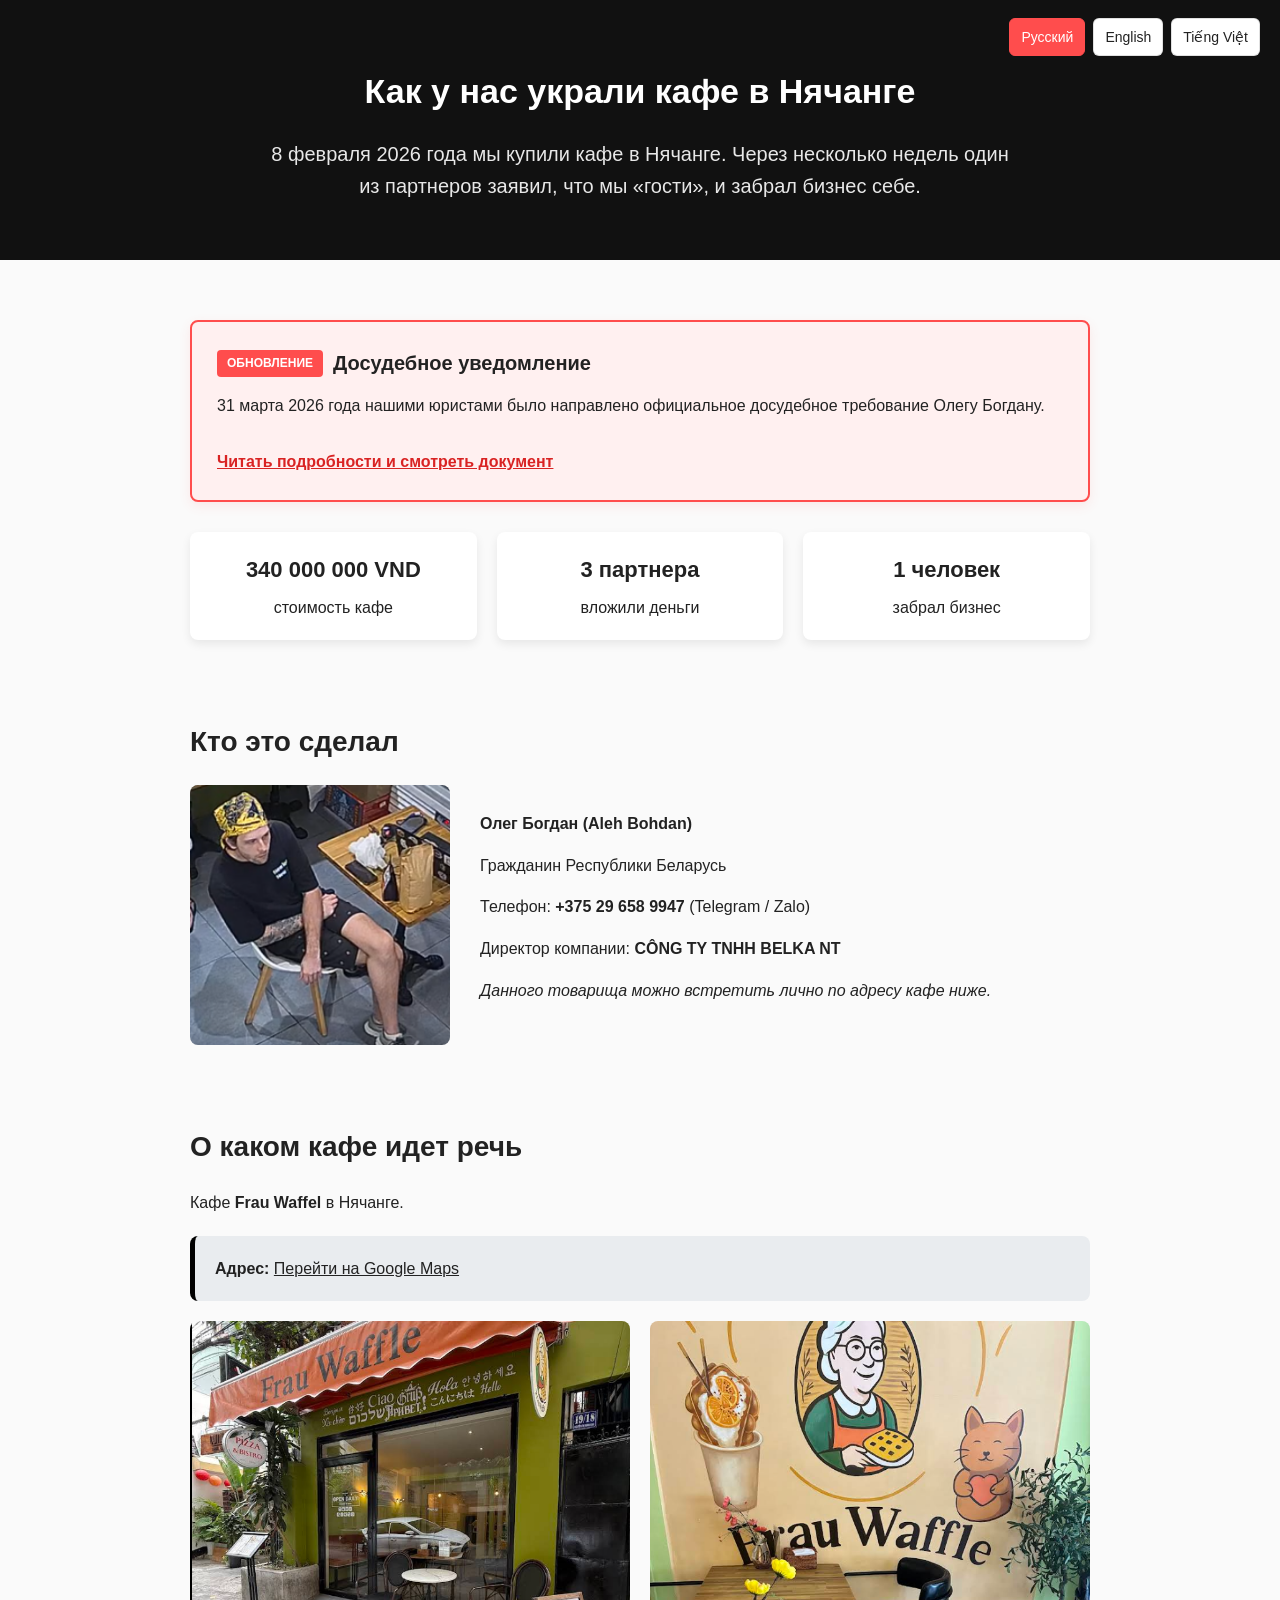
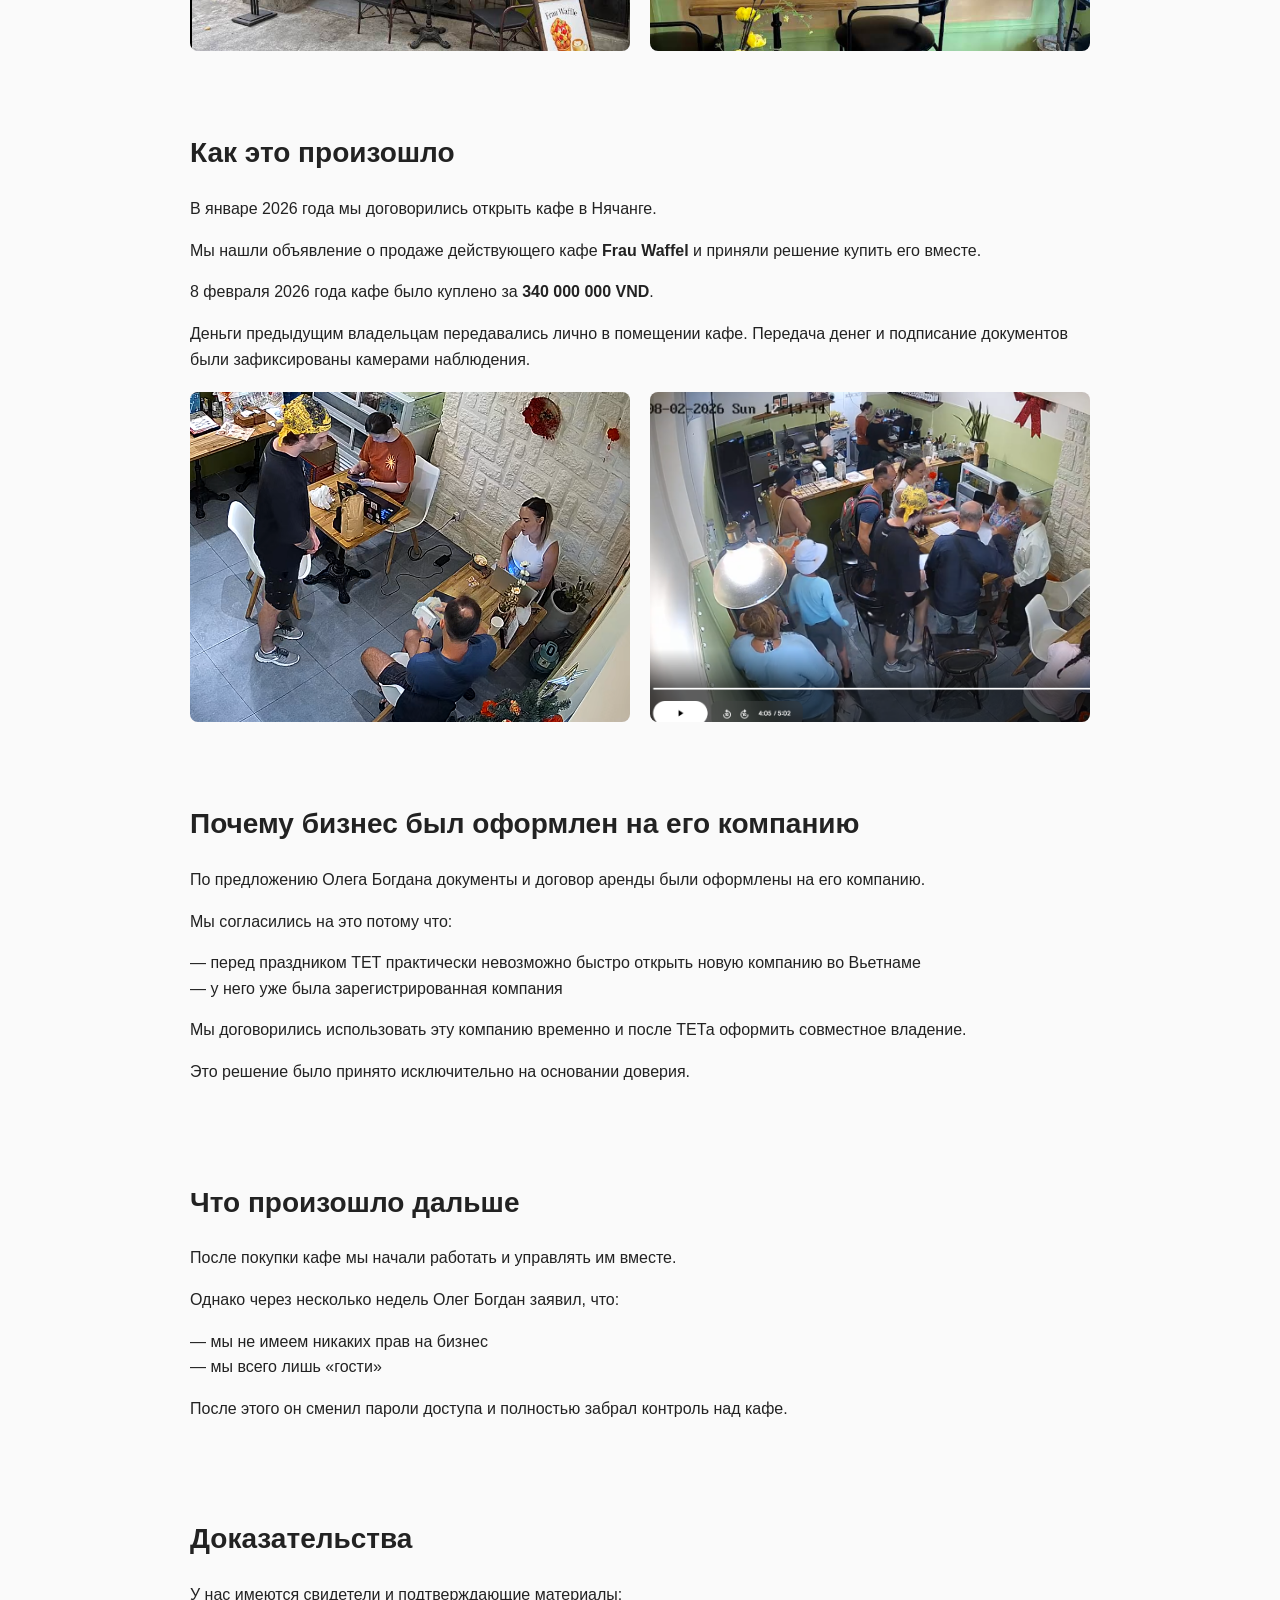
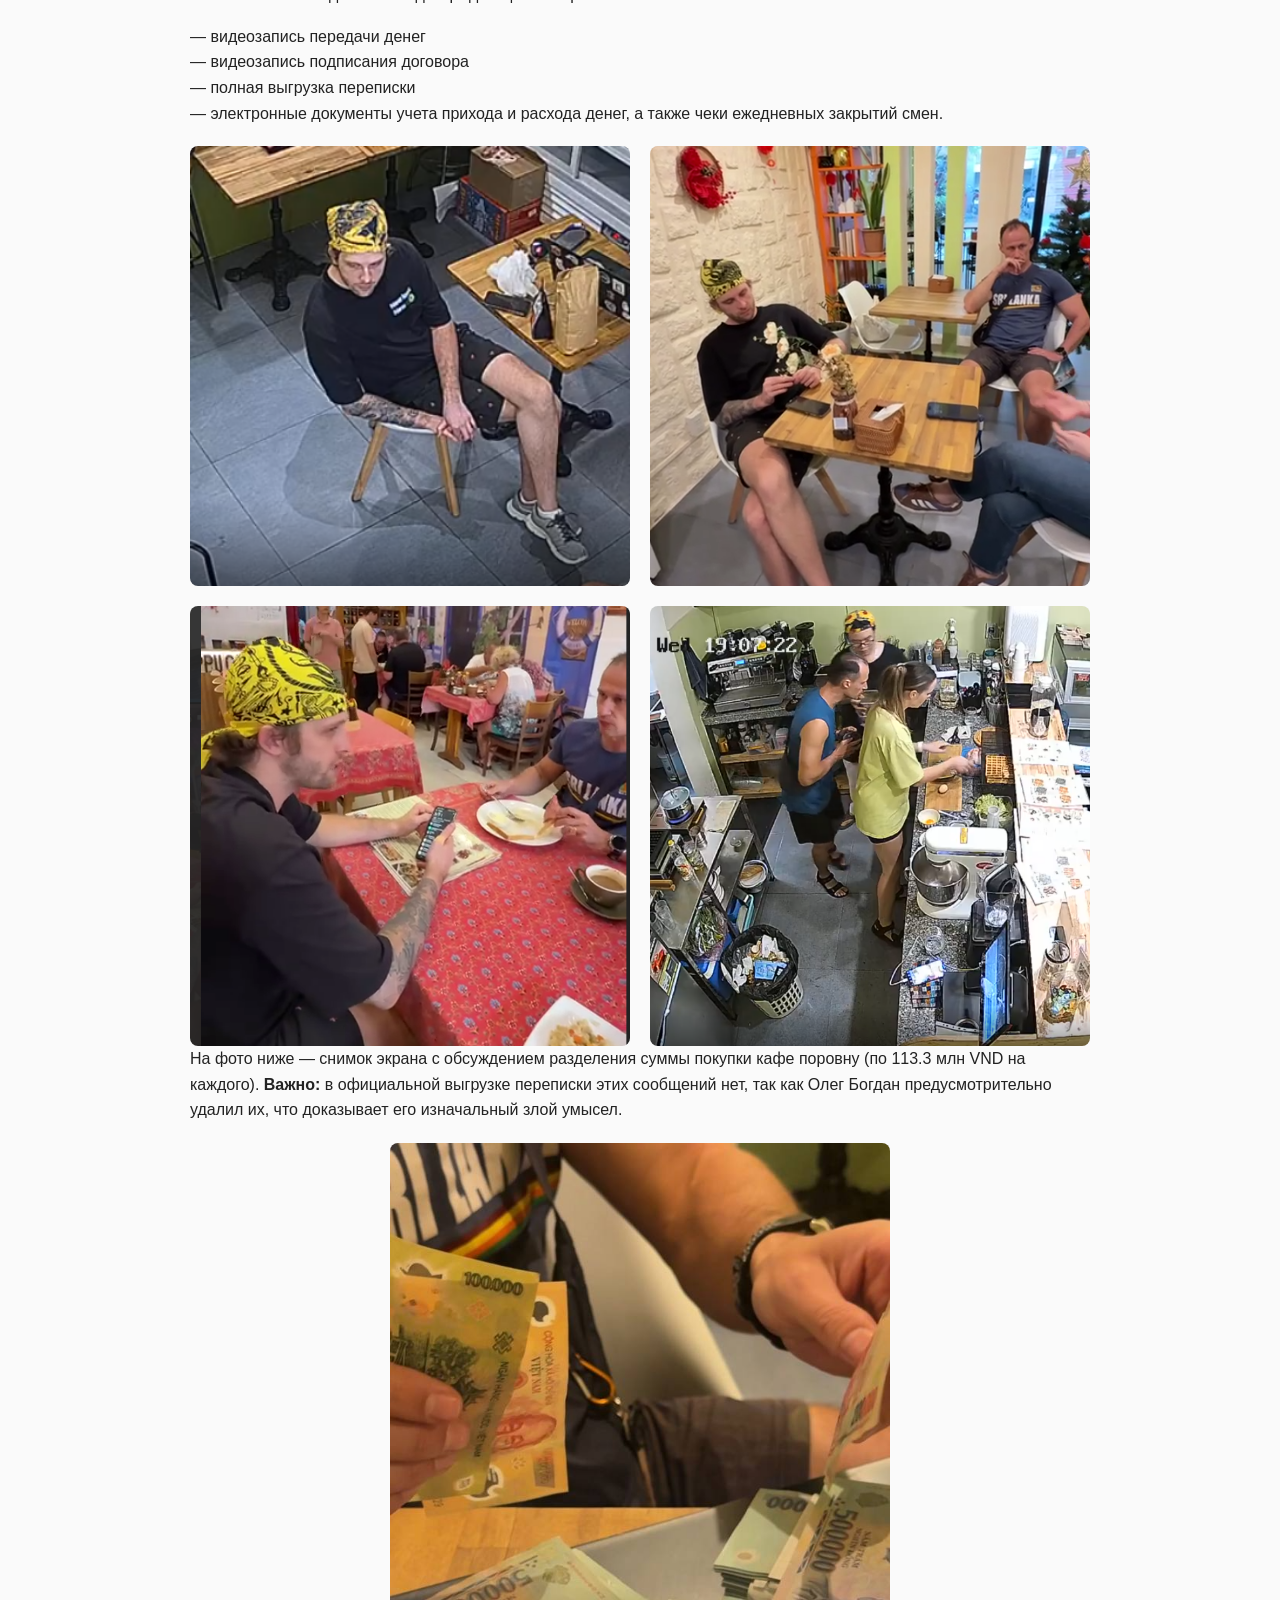
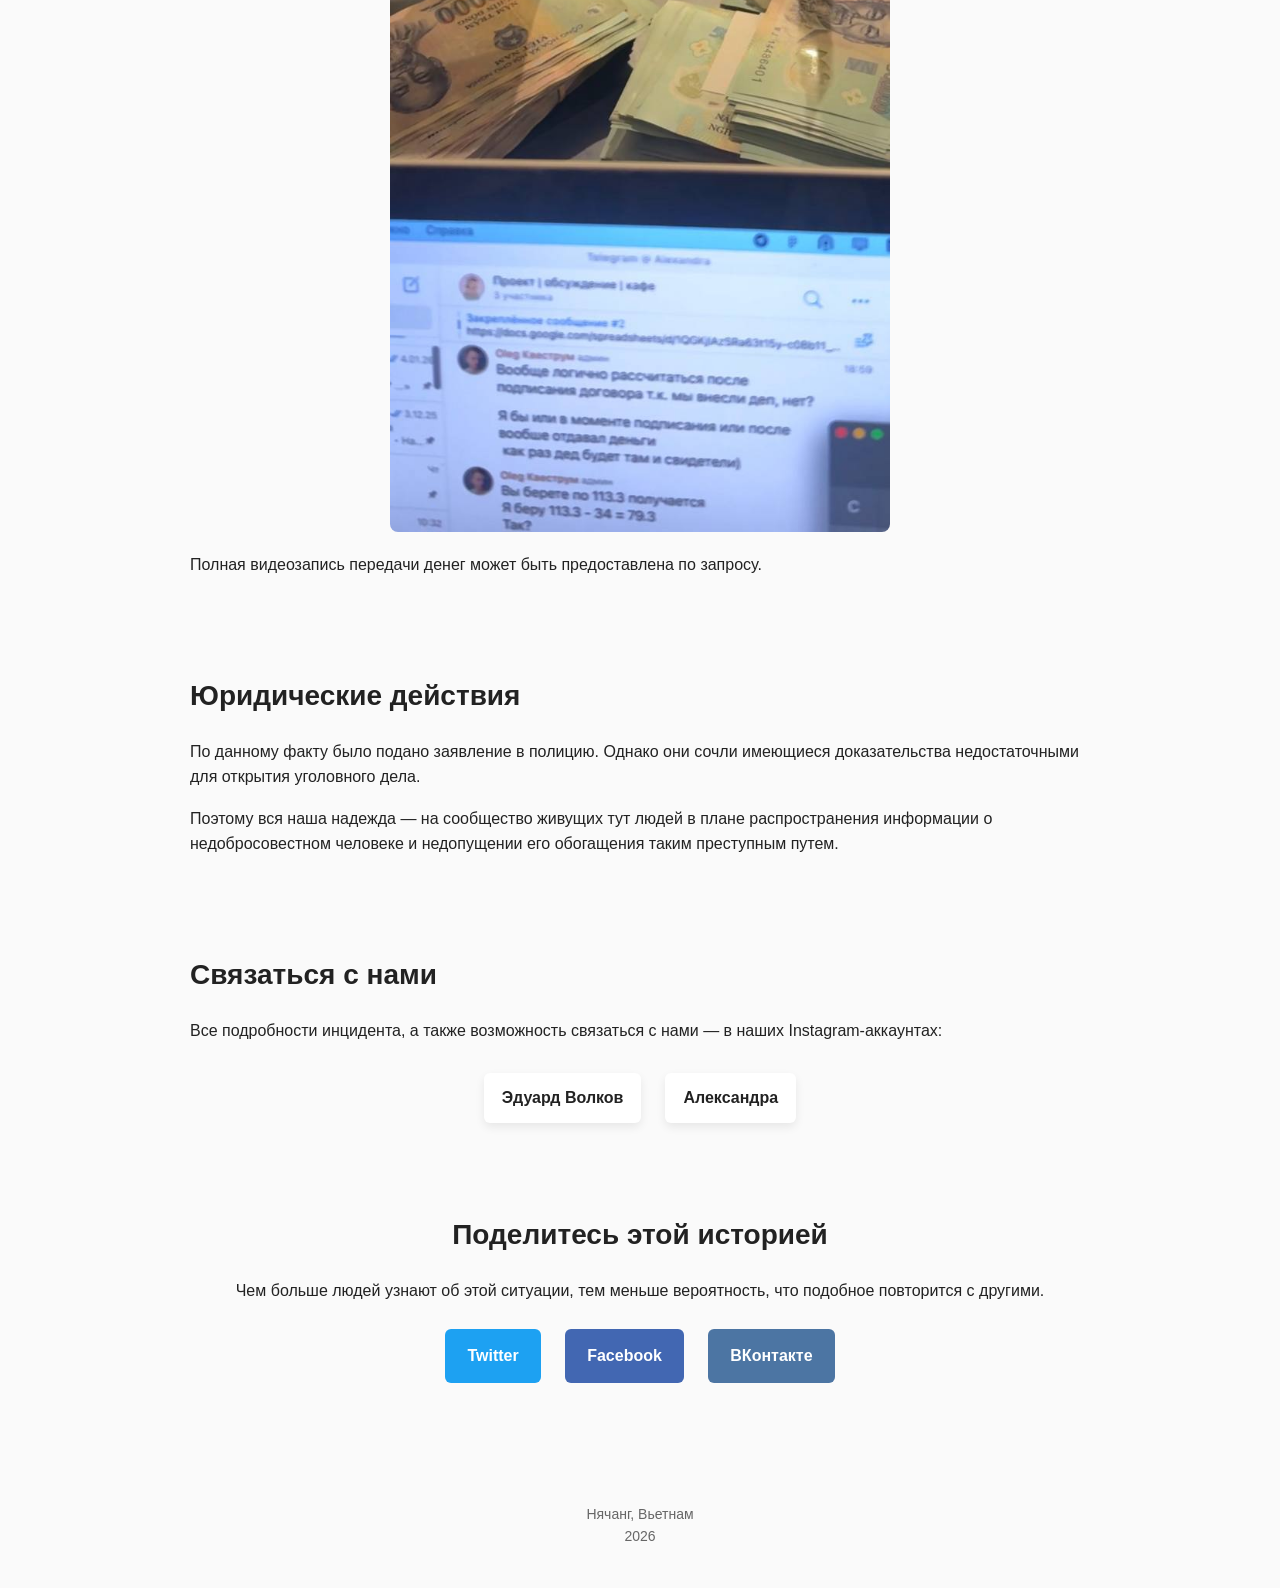
==== commit 02b6ebc2: "Improve multilingual SEO and safe deploy" ====
--- a/index.html
+++ b/index.html
@@ -3,844 +3,173 @@
 <head>
 <meta charset="UTF-8">
 <meta name="viewport" content="width=device-width, initial-scale=1.0">
-
-<title data-i18n="title">Как у нас украли кафе в Нячанге</title>
-<meta name="description" content="История о том, как у нас украли кафе Frau Waffel в Нячанге. Олег Богдан (Aleh Bohdan) присвоил бизнес себе. Читайте подробности и доказательства.">
-<meta name="keywords" content="Frau Waffel, Нячанг, Nha Trang, Олег Богдан, Aleh Bohdan, кража бизнеса, мошенничество, Вьетнам, Vietnam, кафе">
-
-<!-- Open Graph / Facebook -->
-<meta property="og:type" content="website">
-<meta property="og:url" content="https://frau-waffel.com/">
-<meta property="og:title" content="Как у нас украли кафе в Нячанге">
-<meta property="og:description" content="История о том, как у нас украли кафе Frau Waffel в Нячанге. Олег Богдан (Aleh Bohdan) присвоил бизнес себе.">
-<meta property="og:image" content="https://frau-waffel.com/materials/cafe1.png">
-
-<!-- Twitter -->
-<meta property="twitter:card" content="summary_large_image">
-<meta property="twitter:url" content="https://frau-waffel.com/">
-<meta property="twitter:title" content="Как у нас украли кафе в Нячанге">
-<meta property="twitter:description" content="История о том, как у нас украли кафе Frau Waffel в Нячанге. Олег Богдан (Aleh Bohdan) присвоил бизнес себе.">
-<meta property="twitter:image" content="https://frau-waffel.com/materials/cafe1.png">
-
-<!-- Multilingual SEO -->
-<link rel="alternate" hreflang="ru" href="https://frau-waffel.com/">
-<link rel="alternate" hreflang="en" href="https://frau-waffel.com/?lang=en">
-<link rel="alternate" hreflang="vi" href="https://frau-waffel.com/?lang=vi">
-<link rel="alternate" hreflang="x-default" href="https://frau-waffel.com/">
-<link rel="canonical" href="https://frau-waffel.com/">
-
-<!-- Google tag (gtag.js) -->
+<title>Как у нас украли кафе Frau Waffel в Нячанге</title>
+<meta name="description" content="История о том, как у нас украли кафе Frau Waffel в Нячанге: Олег Богдан (Aleh Bohdan), BELKA NT, покупка за 340 000 000 VND, доказательства и юридические действия.">
+<meta name="robots" content="index, follow">
+<meta property="og:type" content="article">
+<meta property="og:url" content="https://frauwaffel.com/">
+<meta property="og:title" content="Как у нас украли кафе Frau Waffel в Нячанге">
+<meta property="og:description" content="Олег Богдан (Aleh Bohdan) присвоил кафе Frau Waffel в Нячанге. Публикуем историю, доказательства и юридические действия.">
+<meta property="og:image" content="https://frauwaffel.com/materials/cafe1.png">
+<meta property="og:locale" content="ru_RU">
+<meta property="og:locale:alternate" content="en_US">
+<meta property="og:locale:alternate" content="vi_VN">
+<meta name="twitter:card" content="summary_large_image">
+<meta name="twitter:url" content="https://frauwaffel.com/">
+<meta name="twitter:title" content="Как у нас украли кафе Frau Waffel в Нячанге">
+<meta name="twitter:description" content="Олег Богдан (Aleh Bohdan) присвоил кафе Frau Waffel в Нячанге. Публикуем историю, доказательства и юридические действия.">
+<meta name="twitter:image" content="https://frauwaffel.com/materials/cafe1.png">
+<link rel="canonical" href="https://frauwaffel.com/">
+<link rel="alternate" hreflang="ru" href="https://frauwaffel.com/">
+<link rel="alternate" hreflang="en" href="https://frauwaffel.com/en.html">
+<link rel="alternate" hreflang="vi" href="https://frauwaffel.com/vi.html">
+<link rel="alternate" hreflang="x-default" href="https://frauwaffel.com/">
+<link rel="icon" href="data:,">
+<link rel="stylesheet" href="styles.css">
 <script async src="https://www.googletagmanager.com/gtag/js?id=G-RG5YGMSLDT"></script>
 <script>
-  window.dataLayer = window.dataLayer || [];
-  function gtag(){dataLayer.push(arguments);}
-  gtag('js', new Date());
+window.dataLayer = window.dataLayer || [];
+function gtag(){dataLayer.push(arguments);}
+gtag('js', new Date());
+gtag('config', 'G-RG5YGMSLDT');
+</script>
+<script type="application/ld+json">
+{
+  "@context": "https://schema.org",
+  "@type": "Article",
+  "headline": "Как у нас украли кафе Frau Waffel в Нячанге",
+  "description": "История о том, как у нас украли кафе Frau Waffel в Нячанге: Олег Богдан (Aleh Bohdan), BELKA NT, покупка за 340 000 000 VND, доказательства и юридические действия.",
+  "image": "https://frauwaffel.com/materials/cafe1.png",
+  "inLanguage": "ru",
+  "datePublished": "2026-03-05",
+  "dateModified": "2026-06-03",
+  "mainEntityOfPage": "https://frauwaffel.com/"
+}
+</script>
+</head>
+<body>
+<header class="hero">
+  <nav class="language-nav" aria-label="Выбор языка">
+    <a href="/" aria-current="page">Русский</a>
+    <a href="/en.html">English</a>
+    <a href="/vi.html">Tiếng Việt</a>
+  </nav>
+  <h1>Как у нас украли кафе в Нячанге</h1>
+  <p>8 февраля 2026 года мы купили кафе в Нячанге. Через несколько недель один из партнеров заявил, что мы «гости», и забрал бизнес себе.</p>
+</header>
 
-  gtag('config', 'G-RG5YGMSLDT');
-</script>
-<style>
-
-body{
-font-family: Arial, Helvetica, sans-serif;
-margin:0;
-background:#fafafa;
-color:#222;
-line-height:1.6;
-}
-
-.container{
-max-width:900px;
-margin:auto;
-padding:20px;
-}
-
-.hero{
-background:#111;
-color:white;
-padding:60px 20px;
-text-align:center;
-position: relative;
-}
-
-.lang-switcher {
-position: absolute;
-top: 20px;
-right: 20px;
-}
-
-.lang-switcher select {
-padding: 8px 12px;
-border-radius: 6px;
-border: 1px solid #ccc;
-background: white;
-font-size: 14px;
-cursor: pointer;
-outline: none;
-}
-
-.hero h1{
-font-size:34px;
-margin-bottom:20px;
-}
-
-.hero p{
-font-size:20px;
-max-width:700px;
-margin:auto;
-opacity:0.9;
-}
-
-.section{
-padding:40px 0;
-}
-
-h2{
-font-size:28px;
-margin-bottom:20px;
-}
-
-p{
-margin-bottom:16px;
-}
-
-.highlight{
-background:#fff3cd;
-padding:20px;
-border-radius:8px;
-font-size:18px;
-}
-
-.facts{
-display:grid;
-grid-template-columns:repeat(3,1fr);
-gap:20px;
-margin-top:30px;
-}
-
-.fact{
-background:white;
-padding:20px;
-border-radius:10px;
-text-align:center;
-box-shadow:0 4px 10px rgba(0,0,0,0.08);
-}
-
-.fact strong{
-font-size:22px;
-display:block;
-margin-bottom:8px;
-}
-
-.update-box {
-background: #fff0f0;
-border: 2px solid #ff4d4d;
-padding: 25px;
-border-radius: 12px;
-margin-bottom: 30px;
-display: flex;
-flex-direction: column;
-gap: 15px;
-box-shadow: 0 4px 12px rgba(255, 77, 77, 0.1);
-}
-
-.update-header {
-display: flex;
-align-items: center;
-gap: 10px;
-}
-
-.update-badge {
-background: #ff4d4d;
-color: white;
-padding: 4px 10px;
-border-radius: 4px;
-font-weight: bold;
-font-size: 12px;
-text-transform: uppercase;
-}
-
-.update-box h3 {
-margin: 0;
-font-size: 20px;
-}
-
-.update-box p {
-margin: 0;
-font-size: 16px;
-}
-
-.update-link {
-color: #ff4d4d;
-font-weight: bold;
-text-decoration: underline;
-}
-
-.person{
-display:flex;
-flex-wrap:wrap;
-gap:30px;
-align-items:center;
-}
-
-.person img{
-width:260px;
-border-radius:10px;
-}
-
-.images{
-display:grid;
-grid-template-columns:repeat(2,1fr);
-gap:20px;
-margin-top:20px;
-}
-
-.images img{
-width:100%;
-border-radius:8px;
-}
-
-.share{
-text-align:center;
-padding:50px 0;
-}
-
-.share a{
-display:inline-block;
-margin:10px;
-padding:14px 22px;
-background:black;
-color:white;
-text-decoration:none;
-border-radius:6px;
-font-weight:bold;
-transition: opacity 0.2s;
-}
-
-.share a:hover {
-opacity: 0.8;
-}
-
-.share a.tw { background: #1DA1F2; }
-.share a.fb { background: #4267B2; }
-.share a.vk { background: #4C75A3; }
-
-.footer{
-text-align:center;
-font-size:14px;
-padding:40px 20px;
-color:#666;
-}
-
-.location-box {
-background: #e9ecef;
-padding: 20px;
-border-radius: 8px;
-margin-top: 20px;
-border-left: 5px solid #000;
-}
-
-.social-links {
-display: flex;
-justify-content: center;
-gap: 60px;
-margin-top: 30px;
-}
-
-.social-item {
-text-align: center;
-text-decoration: none;
-color: #222;
-transition: transform 0.2s;
-}
-
-.social-item:hover {
-transform: translateY(-5px);
-}
-
-.social-item svg {
-width: 50px;
-height: 50px;
-display: block;
-margin: 0 auto 10px;
-fill: #E1306C;
-}
-
-.social-item span {
-font-size: 16px;
-font-weight: bold;
-display: block;
-}
-
-@media (max-width:700px){
-
-.hero h1{
-font-size:28px;
-}
-
-.hero p{
-font-size:18px;
-}
-
-.facts{
-grid-template-columns:1fr;
-}
-
-.images{
-grid-template-columns:1fr;
-}
-
-.person{
-flex-direction:column;
-text-align:center;
-}
-
-.lang-switcher {
-top: 10px;
-right: 10px;
-}
-
-}
-
-</style>
-</head>
-
-<body>
-
-<div class="hero">
-<div class="lang-switcher">
-<select id="langSelect" onchange="changeLang(this.value)">
-<option value="ru">Русский</option>
-<option value="en">English</option>
-<option value="vi">Tiếng Việt</option>
-</select>
-</div>
-
-<h1 data-i18n="hero_h1">Как у нас украли кафе в Нячанге</h1>
-
-<p data-i18n="hero_p">
-8 февраля 2026 года мы купили кафе в Нячанге.  
-Через несколько недель один из партнеров заявил, что мы «гости» —  
-и забрал бизнес себе.
-</p>
-</div>
-
-
-<div class="container">
-
-<div class="section">
-
+<main class="container">
+  <section class="section">
     <div class="update-box">
-        <div class="update-header">
-            <span class="update-badge" data-i18n="update_badge">Обновление</span>
-            <h3 data-i18n="update_title">Досудебное уведомление</h3>
-        </div>
-        <p>
-            <span data-i18n="update_desc">31 марта 2026 года нашими юристами было направлено официальное досудебное требование Олегу Богдану.</span>
-            <br><br>
-            <a href="legal-update.html" class="update-link" data-i18n="update_link">Читать подробности и смотреть документ</a>
-        </p>
+      <div class="update-header">
+        <span class="update-badge">Обновление</span>
+        <h2>Досудебное уведомление</h2>
+      </div>
+      <p>31 марта 2026 года нашими юристами было направлено официальное досудебное требование Олегу Богдану.</p>
+      <a href="legal-update.html" class="update-link">Читать подробности и смотреть документ</a>
     </div>
 
-<div class="facts">
+    <div class="facts">
+      <div class="fact"><strong>340 000 000 VND</strong><span>стоимость кафе</span></div>
+      <div class="fact"><strong>3 партнера</strong><span>вложили деньги</span></div>
+      <div class="fact"><strong>1 человек</strong><span>забрал бизнес</span></div>
+    </div>
+  </section>
 
-<div class="fact">
-<strong data-i18n="fact_price">340 000 000 VND</strong>
-<span data-i18n="fact_price_desc">стоимость кафе</span>
-</div>
+  <section class="section">
+    <h2>Кто это сделал</h2>
+    <div class="person">
+      <img src="materials/scammer_aleh_bohdan.png" alt="Олег Богдан (Aleh Bohdan), участник истории с кафе Frau Waffel">
+      <div>
+        <p><strong>Олег Богдан (Aleh Bohdan)</strong></p>
+        <p>Гражданин Республики Беларусь</p>
+        <p>Телефон: <strong>+375 29 658 9947</strong> (Telegram / Zalo)</p>
+        <p>Директор компании: <strong>CÔNG TY TNHH BELKA NT</strong></p>
+        <p><em>Данного товарища можно встретить лично по адресу кафе ниже.</em></p>
+      </div>
+    </div>
+  </section>
 
-<div class="fact">
-<strong data-i18n="fact_partners">3 партнера</strong>
-<span data-i18n="fact_partners_desc">вложили деньги</span>
-</div>
+  <section class="section">
+    <h2>О каком кафе идет речь</h2>
+    <p>Кафе <strong>Frau Waffel</strong> в Нячанге.</p>
+    <div class="location-box"><strong>Адрес:</strong> <a href="https://maps.app.goo.gl/wEeCgrbshTa6hxHM7" target="_blank" rel="noopener">Перейти на Google Maps</a></div>
+    <div class="images">
+      <img src="materials/cafe1.png" alt="Интерьер кафе Frau Waffel в Нячанге">
+      <img src="materials/cafe2.png" alt="Внешний вид кафе Frau Waffel в Нячанге">
+    </div>
+  </section>
 
-<div class="fact">
-<strong data-i18n="fact_scammer">1 человек</strong>
-<span data-i18n="fact_scammer_desc">забрал бизнес</span>
-</div>
+  <section class="section">
+    <h2>Как это произошло</h2>
+    <p>В январе 2026 года мы договорились открыть кафе в Нячанге.</p>
+    <p>Мы нашли объявление о продаже действующего кафе <strong>Frau Waffel</strong> и приняли решение купить его вместе.</p>
+    <p>8 февраля 2026 года кафе было куплено за <strong>340 000 000 VND</strong>.</p>
+    <p>Деньги предыдущим владельцам передавались лично в помещении кафе. Передача денег и подписание документов были зафиксированы камерами наблюдения.</p>
+    <div class="images">
+      <img src="materials/money_for_cafe.png" alt="Доказательство передачи денег за покупку кафе Frau Waffel">
+      <img src="materials/contract_signed.png" alt="Доказательство подписания документов по покупке кафе Frau Waffel">
+    </div>
+  </section>
 
-</div>
+  <section class="section">
+    <h2>Почему бизнес был оформлен на его компанию</h2>
+    <p>По предложению Олега Богдана документы и договор аренды были оформлены на его компанию.</p>
+    <p>Мы согласились на это потому что:</p>
+    <p>— перед праздником ТЕТ практически невозможно быстро открыть новую компанию во Вьетнаме<br>— у него уже была зарегистрированная компания</p>
+    <p>Мы договорились использовать эту компанию временно и после ТЕТа оформить совместное владение.</p>
+    <p>Это решение было принято исключительно на основании доверия.</p>
+  </section>
 
-</div>
+  <section class="section">
+    <h2>Что произошло дальше</h2>
+    <p>После покупки кафе мы начали работать и управлять им вместе.</p>
+    <p>Однако через несколько недель Олег Богдан заявил, что:</p>
+    <p>— мы не имеем никаких прав на бизнес<br>— мы всего лишь «гости»</p>
+    <p>После этого он сменил пароли доступа и полностью забрал контроль над кафе.</p>
+  </section>
 
+  <section class="section">
+    <h2>Доказательства</h2>
+    <p>У нас имеются свидетели и подтверждающие материалы:</p>
+    <p>— видеозапись передачи денег<br>— видеозапись подписания договора<br>— полная выгрузка переписки<br>— электронные документы учета прихода и расхода денег, а также чеки ежедневных закрытий смен.</p>
+    <div class="images">
+      <img src="materials/screenshot_1.png" alt="Доказательство: переписка и финансовые записи по кафе Frau Waffel">
+      <img src="materials/screenshot_2.png" alt="Доказательство: переписка и финансовые записи по кафе Frau Waffel">
+      <img src="materials/screenshot_3.png" alt="Доказательство: переписка и финансовые записи по кафе Frau Waffel">
+      <img src="materials/rabotaem_v_kafe.png" alt="Доказательство работы в кафе до захвата бизнеса">
+    </div>
+    <p>На фото ниже — снимок экрана с обсуждением разделения суммы покупки кафе поровну (по 113.3 млн VND на каждого). <strong>Важно:</strong> в официальной выгрузке переписки этих сообщений нет, так как Олег Богдан предусмотрительно удалил их, что доказывает его изначальный злой умысел.</p>
+    <div class="images single-proof">
+      <img src="materials/shares.jpg" alt="Скриншот обсуждения равных долей при покупке кафе Frau Waffel">
+    </div>
+    <p>Полная видеозапись передачи денег может быть предоставлена по запросу.</p>
+  </section>
 
+  <section class="section">
+    <h2>Юридические действия</h2>
+    <p>По данному факту было подано заявление в полицию. Однако они сочли имеющиеся доказательства недостаточными для открытия уголовного дела.</p>
+    <p>Поэтому вся наша надежда — на сообщество живущих тут людей в плане распространения информации о недобросовестном человеке и недопущении его обогащения таким преступным путем.</p>
+  </section>
 
-<div class="section">
+  <section class="section">
+    <h2>Связаться с нами</h2>
+    <p>Все подробности инцидента, а также возможность связаться с нами — в наших Instagram-аккаунтах:</p>
+    <div class="social-links">
+      <a href="https://www.instagram.com/ed_volkov" target="_blank" rel="noopener" class="social-item">Эдуард Волков</a>
+      <a href="https://www.instagram.com/travelophilea" target="_blank" rel="noopener" class="social-item">Александра</a>
+    </div>
+  </section>
 
-<h2 data-i18n="who_title">Кто это сделал</h2>
+  <section class="share">
+    <h2>Поделитесь этой историей</h2>
+    <p>Чем больше людей узнают об этой ситуации, тем меньше вероятность, что подобное повторится с другими.</p>
+    <a href="https://twitter.com/intent/tweet?url=https%3A%2F%2Ffrauwaffel.com%2F&text=%D0%9A%D0%B0%D0%BA%20%D1%83%20%D0%BD%D0%B0%D1%81%20%D1%83%D0%BA%D1%80%D0%B0%D0%BB%D0%B8%20%D0%BA%D0%B0%D1%84%D0%B5%20Frau%20Waffel%20%D0%B2%20%D0%9D%D1%8F%D1%87%D0%B0%D0%BD%D0%B3%D0%B5" target="_blank" rel="noopener" class="tw">Twitter</a>
+    <a href="https://www.facebook.com/sharer/sharer.php?u=https%3A%2F%2Ffrauwaffel.com%2F" target="_blank" rel="noopener" class="fb">Facebook</a>
+    <a href="https://vk.com/share.php?url=https%3A%2F%2Ffrauwaffel.com%2F&title=%D0%9A%D0%B0%D0%BA%20%D1%83%20%D0%BD%D0%B0%D1%81%20%D1%83%D0%BA%D1%80%D0%B0%D0%BB%D0%B8%20%D0%BA%D0%B0%D1%84%D0%B5%20Frau%20Waffel" target="_blank" rel="noopener" class="vk">ВКонтакте</a>
+  </section>
+</main>
 
-<div class="person">
-
-<img src="materials/scammer_aleh_bohdan.png" alt="Oleg Bogdan (Aleh Bohdan) - Frau Waffel business scammer">
-
-<div>
-
-<p><strong data-i18n="person_name">Олег Богдан (Aleh Bohdan)</strong></p>
-
-<p data-i18n="person_citizenship">Гражданин Республики Беларусь</p>
-
-<p>
-<span data-i18n="person_phone">Телефон:</span> <strong>+375 29 658 9947</strong> (Telegram / Zalo)
-</p>
-
-<p>
-<span data-i18n="person_company">Директор компании:</span> 
-<strong>CÔNG TY TNHH BELKA NT</strong>
-</p>
-
-<p>
-<em data-i18n="person_meet">Данного товарища можно встретить лично по адресу кафе ниже.</em>
-</p>
-
-</div>
-
-</div>
-
-</div>
-
-
-
-<div class="section">
-
-<h2 data-i18n="cafe_title">О каком кафе идет речь</h2>
-
-<p>
-<span data-i18n="cafe_name_desc">Кафе</span> <strong>Frau Waffel</strong> <span data-i18n="cafe_location">в Нячанге</span>.
-</p>
-
-<div class="location-box">
-<strong data-i18n="cafe_address">Адрес:</strong> <a href="https://maps.app.goo.gl/wEeCgrbshTa6hxHM7" target="_blank" data-i18n="cafe_maps">Перейти на Google Maps</a>
-</div>
-
-<div class="images">
-<img src="materials/cafe1.png" alt="Frau Waffel Cafe Nha Trang - Interior View">
-<img src="materials/cafe2.png" alt="Frau Waffel Cafe Nha Trang - Exterior View">
-</div>
-
-</div>
-
-
-
-<div class="section">
-
-<h2 data-i18n="how_title">Как это произошло</h2>
-
-<p data-i18n="how_p1">В январе 2026 года мы договорились открыть кафе в Нячанге.</p>
-
-<p data-i18n="how_p2">Мы нашли объявление о продаже действующего кафе <strong>Frau Waffel</strong> и приняли решение купить его вместе.</p>
-
-<p data-i18n="how_p3">8 февраля 2026 года кафе было куплено за <strong>340 000 000 VND</strong>.</p>
-
-<p data-i18n="how_p4">Деньги предыдущим владельцам передавались лично в помещении кафе. Передача денег и подписание документов были зафиксированы камерами наблюдения.</p>
-
-<div class="images">
-<img src="materials/money_for_cafe.png" alt="Evidence: Money transfer for Frau Waffel cafe purchase">
-<img src="materials/contract_signed.png" alt="Evidence: Signed contract for cafe purchase in Nha Trang">
-</div>
-
-</div>
-
-
-
-<div class="section">
-
-<h2 data-i18n="why_title">Почему бизнес был оформлен на его компанию</h2>
-
-<p data-i18n="why_p1">По предложению Олега Богдана документы и договор аренды были оформлены на его компанию.</p>
-
-<p data-i18n="why_p2">Мы согласились на это потому что:</p>
-
-<p>
-<span data-i18n="why_reason1">— перед праздником ТЕТ практически невозможно быстро открыть новую компанию во Вьетнаме</span>
-<br>
-<span data-i18n="why_reason2">— у него уже была зарегистрированная компания</span>
-</p>
-
-<p data-i18n="why_p3">Мы договорились использовать эту компанию временно и после ТЕТа оформить совместное владение.</p>
-
-<p data-i18n="why_p4">Это решение было принято исключительно на основании доверия.</p>
-
-</div>
-
-
-
-<div class="section">
-
-<h2 data-i18n="next_title">Что произошло дальше</h2>
-
-<p data-i18n="next_p1">После покупки кафе мы начали работать и управлять им вместе.</p>
-
-<p data-i18n="next_p2">Однако через несколько недель Олег Богдан заявил, что:</p>
-
-<p>
-<span data-i18n="next_point1">— мы не имеем никаких прав на бизнес</span>
-<br>
-<span data-i18n="next_point2">— мы всего лишь «гости»</span>
-</p>
-
-<p data-i18n="next_p3">После этого он сменил пароли доступа и полностью забрал контроль над кафе.</p>
-
-</div>
-
-
-
-<div class="section">
-
-<h2 data-i18n="proof_title">Доказательства</h2>
-
-<p data-i18n="proof_intro">У нас имеются свидетели и подтверждающие материалы:</p>
-
-<p>
-<span data-i18n="proof_item1">— видеозапись передачи денег</span>
-<br>
-<span data-i18n="proof_item2">— видеозапись подписания договора</span>
-<br>
-<span data-i18n="proof_item3">— полная выгрузка переписки</span>
-<br>
-<span data-i18n="proof_item4">— электронные документы учета прихода и расхода денег, а также чеки ежедневных закрытий смен.</span>
-</p>
-
-
-<div class="images">
-<img src="materials/screenshot_1.png" alt="Evidence: Chat logs and financial records 1">
-<img src="materials/screenshot_2.png" alt="Evidence: Chat logs and financial records 2">
-<img src="materials/screenshot_3.png" alt="Evidence: Chat logs and financial records 3">
-<img src="materials/rabotaem_v_kafe.png" alt="Evidence: Working in the cafe before it was stolen">
-</div>
-
-<p data-i18n="proof_deleted_text">
-На фото ниже — снимок экрана с обсуждением разделения суммы покупки кафе поровну (по 113.3 млн VND на каждого). 
-<strong>Важно:</strong> в официальной выгрузке переписки этих сообщений нет, так как Олег Богдан предусмотрительно удалил их, что доказывает его изначальный злой умысел.
-</p>
-
-<div class="images" style="grid-template-columns: 1fr; max-width: 500px; margin: 20px auto;">
-<img src="materials/shares.jpg" alt="Evidence: Screenshot of message discussing equal shares (later deleted by Oleg Bogdan)">
-</div>
-
-<p data-i18n="proof_video">Полная видеозапись передачи денег может быть предоставлена по запросу.</p>
-
-</div>
-
-
-
-<div class="section">
-
-<h2 data-i18n="legal_title">Юридические действия</h2>
-
-<p data-i18n="legal_p1">По данному факту было подано заявление в полицию. Однако они сочли имеющиеся доказательства недостаточными для открытия уголовного дела.</p>
-
-<p data-i18n="legal_p2">Поэтому вся наша надежда — на сообщество живущих тут людей в плане распространения информации о недобросовестном человеке и недопущении его обогащения таким преступным путем.</p>
-
-</div>
-
-
-
-<div class="section">
-
-<h2 data-i18n="contact_title">Связаться с нами</h2>
-
-<p data-i18n="contact_p">Все подробности инцидента, а также возможность связаться с нами — в наших Instagram-аккаунтах:</p>
-
-<div class="social-links">
-<a href="https://www.instagram.com/ed_volkov" target="_blank" class="social-item">
-<svg viewBox="0 0 24 24"><path d="M12 2.163c3.204 0 3.584.012 4.85.07 3.252.148 4.771 1.691 4.919 4.919.058 1.265.069 1.645.069 4.849 0 3.205-.012 3.584-.069 4.849-.149 3.225-1.664 4.771-4.919 4.919-1.266.058-1.644.07-4.85.07-3.204 0-3.584-.012-4.849-.07-3.26-.149-4.771-1.699-4.919-4.92-.058-1.265-.07-1.644-.07-4.849 0-3.204.013-3.583.07-4.849.149-3.227 1.664-4.771 4.919-4.919 1.266-.057 1.645-.069 4.849-.069zm0-2.163c-3.259 0-3.667.014-4.947.072-4.358.2-6.78 2.618-6.98 6.98-.059 1.281-.073 1.689-.073 4.948 0 3.259.014 3.668.072 4.948.2 4.358 2.618 6.78 6.98 6.98 1.281.058 1.689.072 4.948.072 3.259 0 3.668-.014 4.948-.072 4.354-.2 6.782-2.618 6.979-6.98.059-1.28.073-1.689.073-4.948 0-3.259-.014-3.667-.072-4.947-.196-4.354-2.617-6.78-6.979-6.98-1.281-.059-1.69-.073-4.949-.073zm0 5.838c-3.403 0-6.162 2.759-6.162 6.162s2.759 6.163 6.162 6.163 6.162-2.759 6.162-6.163c0-3.403-2.759-6.162-6.162-6.162zm0 10.162c-2.209 0-4-1.79-4-4 0-2.209 1.791-4 4-4s4 1.791 4 4c0 2.21-1.791 4-4 4zm6.406-11.845c-.796 0-1.441.645-1.441 1.44s.645 1.44 1.441 1.44c.795 0 1.439-.645 1.439-1.44s-.644-1.44-1.439-1.44z"/></svg>
-<span data-i18n="eduard_name">Эдуард Волков</span>
-</a>
-<a href="https://www.instagram.com/travelophilea" target="_blank" class="social-item">
-<svg viewBox="0 0 24 24"><path d="M12 2.163c3.204 0 3.584.012 4.85.07 3.252.148 4.771 1.691 4.919 4.919.058 1.265.069 1.645.069 4.849 0 3.205-.012 3.584-.069 4.849-.149 3.225-1.664 4.771-4.919 4.919-1.266.058-1.644.07-4.85.07-3.204 0-3.584-.012-4.849-.07-3.26-.149-4.771-1.699-4.919-4.92-.058-1.265-.07-1.644-.07-4.849 0-3.204.013-3.583.07-4.849.149-3.227 1.664-4.771 4.919-4.919 1.266-.057 1.645-.069 4.849-.069zm0-2.163c-3.259 0-3.667.014-4.947.072-4.358.2-6.78 2.618-6.98 6.98-.059 1.281-.073 1.689-.073 4.948 0 3.259.014 3.668.072 4.948.2 4.358 2.618 6.78 6.98 6.98 1.281.058 1.689.072 4.948.072 3.259 0 3.668-.014 4.948-.072 4.354-.2 6.782-2.618 6.979-6.98.059-1.28.073-1.689.073-4.948 0-3.259-.014-3.667-.072-4.947-.196-4.354-2.617-6.78-6.979-6.98-1.281-.059-1.69-.073-4.949-.073zm0 5.838c-3.403 0-6.162 2.759-6.162 6.162s2.759 6.163 6.162 6.163 6.162-2.759 6.162-6.163c0-3.403-2.759-6.162-6.162-6.162zm0 10.162c-2.209 0-4-1.79-4-4 0-2.209 1.791-4 4-4s4 1.791 4 4c0 2.21-1.791 4-4 4zm6.406-11.845c-.796 0-1.441.645-1.441 1.44s.645 1.44 1.441 1.44c.795 0 1.439-.645 1.439-1.44s-.644-1.44-1.439-1.44z"/></svg>
-<span data-i18n="alexandra_name">Александра</span>
-</a>
-</div>
-
-</div>
-
-
-
-<div class="share">
-
-<h2 data-i18n="share_title">Поделитесь этой историей</h2>
-
-<p data-i18n="share_desc">Чем больше людей узнают об этой ситуации, тем меньше вероятность, что подобное повторится с другими.</p>
-
-<a href="#" onclick="shareTwitter()" class="tw">Twitter</a>
-<a href="#" onclick="shareFacebook()" class="fb">Facebook</a>
-<a href="#" onclick="shareVK()" class="vk" data-i18n="vk_btn">ВКонтакте</a>
-
-</div>
-
-</div>
-
-
-<div class="footer">
-<span data-i18n="footer_location">Нячанг, Вьетнам</span><br>2026
-</div>
-
-<script>
-const translations = {
-  ru: {
-    meta_desc: "История о том, как у нас украли кафе Frau Waffel в Нячанге. Олег Богдан (Aleh Bohdan) присвоил бизнес себе. Читайте подробности и доказательства.",
-    title: "Как у нас украли кафе в Нячанге",
-    hero_h1: "Как у нас украли кафе в Нячанге",
-    hero_p: "8 февраля 2026 года мы купили кафе в Нячанге. Через несколько недель один из партнеров заявил, что мы «гости» — и забрал бизнес себе.",
-    fact_price: "340 000 000 VND",
-    fact_price_desc: "стоимость кафе",
-    fact_partners: "3 партнера",
-    fact_partners_desc: "вложили деньги",
-    fact_scammer: "1 человек",
-    fact_scammer_desc: "забрал бизнес",
-    update_badge: "Обновление",
-    update_title: "Досудебное уведомление",
-    update_desc: "31 марта 2026 года нашими юристами было направлено официальное досудебное требование Олегу Богдану.",
-    update_link: "Читать подробности и смотреть документ",
-    who_title: "Кто это сделал",
-    person_name: "Олег Богдан (Aleh Bohdan)",
-    person_citizenship: "Гражданин Республики Беларусь",
-    person_phone: "Телефон:",
-    person_company: "Директор компании:",
-    person_meet: "Данного товарища можно встретить лично по адресу кафе ниже.",
-    cafe_title: "О каком кафе идет речь",
-    cafe_name_desc: "Кафе",
-    cafe_location: "в Нячанге",
-    cafe_address: "Адрес:",
-    cafe_maps: "Перейти на Google Maps",
-    how_title: "Как это произошло",
-    how_p1: "В январе 2026 года мы договорились открыть кафе в Нячанге.",
-    how_p2: "Мы нашли объявление о продаже действующего кафе Frau Waffel и приняли решение купить его вместе.",
-    how_p3: "8 февраля 2026 года кафе было куплено за 340 000 000 VND.",
-    how_p4: "Деньги предыдущим владельцам передавались лично в помещении кафе. Передача денег и подписание документов были зафиксированы камерами наблюдения.",
-    why_title: "Почему бизнес был оформлен на его компанию",
-    why_p1: "По предложению Олега Богдана документы и договор аренды были оформлены на его компанию.",
-    why_p2: "Мы согласились на это потому что:",
-    why_reason1: "— перед праздником ТЕТ практически невозможно быстро открыть новую компанию во Вьетнаме",
-    why_reason2: "— у него уже была зарегистрированная компания",
-    why_p3: "Мы договорились использовать эту компанию временно и после ТЕТа оформить совместное владение.",
-    why_p4: "Это решение было принято исключительно на основании доверия.",
-    next_title: "Что произошло дальше",
-    next_p1: "После покупки кафе мы начали работать и управлять им вместе.",
-    next_p2: "Однако через несколько недель Олег Богдан заявил, что:",
-    next_point1: "— мы не имеем никаких прав на бизнес",
-    next_point2: "— мы всего лишь «гости»",
-    next_p3: "После этого он сменил пароли доступа и полностью забрал контроль над кафе.",
-    proof_title: "Доказательства",
-    proof_intro: "У нас имеются свидетели и подтверждающие материалы:",
-    proof_item1: "— видеозапись передачи денег",
-    proof_item2: "— видеозапись подписания договора",
-    proof_item3: "— полная выгрузка переписки",
-    proof_item4: "— электронные документы учета прихода и расхода денег, а также чеки ежедневных закрытий смен.",
-    proof_deleted_text: "На фото ниже — снимок экрана с обсуждением разделения суммы покупки кафе поровну (по 113.3 млн VND на каждого). Важно: в официальной выгрузке переписки этих сообщений нет, так как Олег Богдан предусмотрительно удалил их, что доказывает его изначальный злой умысел.",
-    proof_video: "Полная видеозапись передачи денег может быть предоставлена по запросу.",
-    legal_title: "Юридические действия",
-    legal_p1: "По данному факту было подано заявление в полицию. Однако они сочли имеющиеся доказательства недостаточными для открытия уголовного дела.",
-    legal_p2: "Поэтому вся наша надежда — на сообщество живущих тут людей в плане распространения информации о недобросовестном человеке и недопущении его обогащения таким преступным путем.",
-    contact_title: "Связаться с нами",
-    contact_p: "Все подробности инцидента, а также возможность связаться с нами — в наших Instagram-аккаунтах:",
-    eduard_name: "Эдуард Волков",
-    alexandra_name: "Александра",
-    share_title: "Поделитесь этой историей",
-    share_desc: "Чем больше людей узнают об этой ситуации, тем меньше вероятность, что подобное повторится с другими.",
-    vk_btn: "ВКонтакте",
-    footer_location: "Нячанг, Вьетнам"
-  },
-  en: {
-    meta_desc: "The story of how our Frau Waffel cafe was stolen in Nha Trang. Oleg Bogdan (Aleh Bohdan) took the business for himself. Read the details and evidence.",
-    title: "How our cafe was stolen in Nha Trang",
-    hero_h1: "How our cafe was stolen in Nha Trang",
-    hero_p: "On February 8, 2026, we bought a cafe in Nha Trang. A few weeks later, one of the partners claimed we were 'guests' and took the business for himself.",
-    fact_price: "340,000,000 VND",
-    fact_price_desc: "cafe cost",
-    fact_partners: "3 partners",
-    fact_partners_desc: "invested money",
-    fact_scammer: "1 person",
-    fact_scammer_desc: "took the business",
-    update_badge: "Update",
-    update_title: "Pre-court Notice",
-    update_desc: "On March 31, 2026, our lawyers sent an official pre-court notice to Oleg Bogdan.",
-    update_link: "Read details and view document",
-    who_title: "Who did it",
-    person_name: "Oleg Bogdan (Aleh Bohdan)",
-    person_citizenship: "Citizen of the Republic of Belarus",
-    person_phone: "Phone:",
-    person_company: "Company Director:",
-    person_meet: "This person can be found personally at the cafe address below.",
-    cafe_title: "Which cafe is it",
-    cafe_name_desc: "Cafe",
-    cafe_location: "in Nha Trang",
-    cafe_address: "Address:",
-    cafe_maps: "Go to Google Maps",
-    how_title: "How it happened",
-    how_p1: "In January 2026, we agreed to open a cafe in Nha Trang.",
-    how_p2: "We found an ad for the sale of an existing cafe Frau Waffel and decided to buy it together.",
-    how_p3: "On February 8, 2026, the cafe was bought for 340,000,000 VND.",
-    how_p4: "The money was handed to the previous owners personally in the cafe. The money transfer and document signing were recorded by security cameras.",
-    why_title: "Why the business was registered to his company",
-    why_p1: "At Oleg Bogdan's suggestion, the documents and lease agreement were registered to his company.",
-    why_p2: "We agreed to this because:",
-    why_reason1: "— before the TET holiday, it is practically impossible to quickly open a new company in Vietnam",
-    why_reason2: "— he already had a registered company",
-    why_p3: "We agreed to use this company temporarily and arrange joint ownership after TET.",
-    why_p4: "This decision was made solely based on trust.",
-    next_title: "What happened next",
-    next_p1: "After buying the cafe, we started working and managing it together.",
-    next_p2: "However, a few weeks later, Oleg Bogdan stated that:",
-    next_point1: "— we have no rights to the business",
-    next_point2: "— we are just 'guests'",
-    next_p3: "After that, he changed the access passwords and took full control of the cafe.",
-    proof_title: "Evidence",
-    proof_intro: "We have witnesses and supporting materials:",
-    proof_item1: "— video recording of the money transfer",
-    proof_item2: "— video recording of the contract signing",
-    proof_item3: "— full message history logs",
-    proof_item4: "— digital accounting documents and daily closing reports.",
-    proof_deleted_text: "The photo below is a screenshot showing the discussion of splitting the cafe purchase price equally (113.3 million VND each). Important: these messages are missing from the official logs as Oleg Bogdan prudently deleted them, proving initial malicious intent.",
-    proof_video: "The full video recording of the money transfer can be provided upon request.",
-    legal_title: "Legal actions",
-    legal_p1: "A police report was filed. However, they deemed the available evidence insufficient to open a criminal case.",
-    legal_p2: "Therefore, our only hope is the community of people living here to spread information about this dishonest person and prevent him from profiting through such criminal ways.",
-    contact_title: "Contact us",
-    contact_p: "Full details of the incident and the opportunity to contact us are on our Instagram accounts:",
-    eduard_name: "Eduard Volkov",
-    alexandra_name: "Alexandra",
-    share_title: "Share this story",
-    share_desc: "The more people know about this situation, the less likely it is to happen to others.",
-    vk_btn: "VKontakte",
-    footer_location: "Nha Trang, Vietnam"
-  },
-  vi: {
-    meta_desc: "Câu chuyện về việc quán cà phê Frau Waffel của chúng tôi bị đánh cắp ở Nha Trang. Oleg Bogdan (Aleh Bohdan) đã tự mình chiếm đoạt công việc kinh doanh. Đọc chi tiết và bằng chứng.",
-    title: "Quán cà phê của chúng tôi bị đánh cắp ở Nha Trang như thế nào",
-    hero_h1: "Quán cà phê của chúng tôi bị đánh cắp ở Nha Trang như thế nào",
-    hero_p: "Vào ngày 8 tháng 2 năm 2026, chúng tôi đã mua một quán cà phê ở Nha Trang. Vài tuần sau, một trong những đối tác tuyên bố chúng tôi là 'khách' và tự mình chiếm đoạt công việc kinh doanh.",
-    fact_price: "340.000.000 VND",
-    fact_price_desc: "chi phí quán cà phê",
-    fact_partners: "3 đối tác",
-    fact_partners_desc: "đã đầu tư tiền",
-    fact_scammer: "1 người",
-    fact_scammer_desc: "đã chiếm đoạt",
-    update_badge: "Cập nhật",
-    update_title: "Thông báo trước khi kiện",
-    update_desc: "Vào ngày 31 tháng 3 năm 2026, luật sư của chúng tôi đã gửi thông báo chính thức trước khi kiện cho Oleg Bogdan.",
-    update_link: "Đọc chi tiết và xem tài liệu",
-    who_title: "Ai đã làm việc đó",
-    person_name: "Oleg Bogdan (Aleh Bohdan)",
-    person_citizenship: "Công dân Cộng hòa Belarus",
-    person_phone: "Điện thoại:",
-    person_company: "Giám đốc công ty:",
-    person_meet: "Người này có thể được tìm thấy trực tiếp tại địa chỉ quán cà phê bên dưới.",
-    cafe_title: "Đó là quán cà phê nào",
-    cafe_name_desc: "Quán cà phê",
-    cafe_location: "tại Nha Trang",
-    cafe_address: "Địa chỉ:",
-    cafe_maps: "Chuyển đến Google Maps",
-    how_title: "Chuyện đã xảy ra như thế nào",
-    how_p1: "Vào tháng 1 năm 2026, chúng tôi đã đồng ý mở một quán cà phê ở Nha Trang.",
-    how_p2: "Chúng tôi tìm thấy một mẩu quảng cáo bán quán cà phê Frau Waffel đang hoạt động và quyết định cùng nhau mua nó.",
-    how_p3: "Vào ngày 8 tháng 2 năm 2026, quán cà phê được mua với giá 340.000.000 VND.",
-    how_p4: "Tiền được giao tận tay cho chủ cũ tại quán. Việc giao tiền и ký kết giấy tờ đã được camera an ninh ghi lại.",
-    why_title: "Tại sao doanh nghiệp được đăng ký dưới tên công ty của anh ta",
-    why_p1: "Theo gợi ý của Oleg Bogdan, các giấy tờ и hợp đồng thuê đã được đăng ký dưới tên công ty của anh ta.",
-    why_p2: "Chúng tôi đồng ý việc này vì:",
-    why_reason1: "— trước kỳ nghỉ Tết, gần như không thể nhanh chóng mở công ty mới tại Việt Nam",
-    why_reason2: "— anh ta đã có sẵn một công ty đã đăng ký",
-    why_p3: "Chúng tôi đồng ý sử dụng công ty này tạm thời и sẽ sắp xếp sở hữu chung sau Tết.",
-    why_p4: "Quyết định này được đưa ra hoàn toàn dựa на sự tin tưởng.",
-    next_title: "Chuyện gì xảy ra tiếp theo",
-    next_p1: "Sau khi mua quán, chúng tôi bắt đầu cùng nhau làm việc и quản lý quán.",
-    next_p2: "Tuy nhiên, vái tuần sau, Oleg Bogdan tuyên bố rằng:",
-    next_point1: "— chúng tôi không có quyền gì đối with công việc kinh doanh",
-    next_point2: "— chúng tôi chỉ là 'khách'",
-    next_p3: "Sau đó, anh ta đã thay đổi mật khẩu truy cập и giành toàn quyền kiểm soát quán cà phê.",
-    proof_title: "Bằng chứng",
-    proof_intro: "Chúng tôi có nhân chứng и các tài liệu hỗ trợ:",
-    proof_item1: "— video ghi lại việc giao tiền",
-    proof_item2: "— video ghi lại việc ký hợp đồng",
-    proof_item3: "— toàn bộ lịch sử tin nhắn",
-    proof_item4: "— các chứng từ kế toán điện tử и báo cáo chốt ca hàng ngày.",
-    proof_deleted_text: "Ảnh bên dưới là ảnh chụp màn hình cuộc thảo luận về việc chia đều số tiền mua quán (mỗi người 113,3 triệu VND). Quan trọng: những tin nhắn này thiếu trong lịch sử chính thức vì Oleg Bogdan đã chủ động xóa chúng, chứng tỏ ý đồ xấu ngay từ đầu.",
-    proof_video: "Video ghi lại đầy đủ việc giao tiền có thể được cung cấp theo yêu cầu.",
-    legal_title: "Hành động pháp lý",
-    legal_p1: "Một bản báo cáo cảnh sát đã được nộp. Tuy nhiên, họ cho rằng các bằng chứng hiện có không đủ để mở một vụ án hình sự.",
-    legal_p2: "Vì vậy, hy vọng duy nhất của chúng tôi là cộng đồng những người đang sinh sống tại đây sẽ lan tỏa thông tin về con người không trung thực này и ngăn chặn anh ta trục lợi bằng những con đường bất chính như vậy.",
-    contact_title: "Liên hệ with chúng tôi",
-    contact_p: "Toàn bộ chi tiết về vụ việc и cơ hội liên hệ with chúng tôi có на tài khoản Instagram của chúng tôi:",
-    eduard_name: "Eduard Volkov",
-    alexandra_name: "Alexandra",
-    share_title: "Chia sẻ câu chuyện này",
-    share_desc: "Càng nhiều người biết về tình huống này, khả năng nó lặp lại with những người khác càng ít đi.",
-    vk_btn: "VKontakte",
-    footer_location: "Nha Trang, Việt Nam"
-  }
-};
-
-function updateMetaTags(lang) {
-  const desc = translations[lang].meta_desc;
-  const title = translations[lang].title;
-  
-  // Description
-  const metaDesc = document.querySelector('meta[name="description"]');
-  if (metaDesc) metaDesc.setAttribute('content', desc);
-  
-  // OG Tags
-  const ogTitle = document.querySelector('meta[property="og:title"]');
-  if (ogTitle) ogTitle.setAttribute('content', title);
-  
-  const ogDesc = document.querySelector('meta[property="og:description"]');
-  if (ogDesc) ogDesc.setAttribute('content', desc);
-  
-  // Twitter Tags
-  const twTitle = document.querySelector('meta[property="twitter:title"]');
-  if (twTitle) twTitle.setAttribute('content', title);
-  
-  const twDesc = document.querySelector('meta[property="twitter:description"]');
-  if (twDesc) twDesc.setAttribute('content', desc);
-}
-
-function changeLang(lang) {
-  document.querySelectorAll('[data-i18n]').forEach(el => {
-    const key = el.getAttribute('data-i18n');
-    if (translations[lang][key]) {
-      if (el.tagName === 'TITLE') {
-        document.title = translations[lang][key];
-      } else {
-        el.innerHTML = translations[lang][key];
-      }
-    }
-  });
-  
-  updateMetaTags(lang);
-  
-  document.documentElement.lang = lang;
-  localStorage.setItem('preferredLang', lang);
-  document.getElementById('langSelect').value = lang;
-}
-
-// Auto-detection
-window.onload = () => {
-  let lang = localStorage.getItem('preferredLang');
-  if (!lang) {
-    const browserLang = navigator.language.slice(0, 2);
-    if (translations[browserLang]) {
-      lang = browserLang;
-    } else {
-      lang = 'ru';
-    }
-  }
-  changeLang(lang);
-};
-
-function shareTwitter() {
-  const url = encodeURIComponent(window.location.href);
-  const text = encodeURIComponent(document.title + ". Story of a fraud.");
-  window.open(`https://twitter.com/intent/tweet?url=${url}&text=${text}`, '_blank');
-}
-function shareFacebook() {
-  const url = encodeURIComponent(window.location.href);
-  window.open(`https://www.facebook.com/sharer/sharer.php?u=${url}`, '_blank');
-}
-function shareVK() {
-  const url = encodeURIComponent(window.location.href);
-  const title = encodeURIComponent(document.title);
-  window.open(`https://vk.com/share.php?url=${url}&title=${title}`, '_blank');
-}
-</script>
-
+<footer class="footer">Нячанг, Вьетнам<br>2026</footer>
 </body>
 </html>
--- a/styles.css
+++ b/styles.css
@@ -0,0 +1,367 @@
+body {
+  font-family: Arial, Helvetica, sans-serif;
+  margin: 0;
+  background: #fafafa;
+  color: #222;
+  line-height: 1.6;
+}
+
+a {
+  color: inherit;
+}
+
+.container {
+  max-width: 900px;
+  margin: auto;
+  padding: 20px;
+}
+
+.hero {
+  background: #111;
+  color: white;
+  padding: 64px 20px 58px;
+  text-align: center;
+  position: relative;
+}
+
+.language-nav {
+  position: absolute;
+  top: 18px;
+  right: 20px;
+  display: flex;
+  gap: 8px;
+  flex-wrap: wrap;
+  justify-content: flex-end;
+}
+
+.language-nav a {
+  color: #222;
+  background: white;
+  text-decoration: none;
+  padding: 7px 11px;
+  border-radius: 6px;
+  font-size: 14px;
+  border: 1px solid rgba(0, 0, 0, 0.12);
+}
+
+.language-nav a[aria-current="page"] {
+  background: #ff4d4d;
+  color: white;
+  border-color: #ff4d4d;
+}
+
+.hero h1 {
+  font-size: 34px;
+  margin: 0 0 20px;
+}
+
+.hero p {
+  font-size: 20px;
+  max-width: 760px;
+  margin: auto;
+  opacity: 0.9;
+}
+
+.section {
+  padding: 40px 0;
+}
+
+h2 {
+  font-size: 28px;
+  margin: 0 0 20px;
+}
+
+p {
+  margin: 0 0 16px;
+}
+
+.facts {
+  display: grid;
+  grid-template-columns: repeat(3, 1fr);
+  gap: 20px;
+  margin-top: 30px;
+}
+
+.fact {
+  background: white;
+  padding: 20px;
+  border-radius: 8px;
+  text-align: center;
+  box-shadow: 0 4px 10px rgba(0, 0, 0, 0.08);
+}
+
+.fact strong {
+  font-size: 22px;
+  display: block;
+  margin-bottom: 8px;
+}
+
+.update-box {
+  background: #fff0f0;
+  border: 2px solid #ff4d4d;
+  padding: 25px;
+  border-radius: 8px;
+  margin-bottom: 30px;
+  display: flex;
+  flex-direction: column;
+  gap: 14px;
+  box-shadow: 0 4px 12px rgba(255, 77, 77, 0.1);
+}
+
+.update-header {
+  display: flex;
+  align-items: center;
+  gap: 10px;
+  flex-wrap: wrap;
+}
+
+.update-badge {
+  background: #ff4d4d;
+  color: white;
+  padding: 4px 10px;
+  border-radius: 4px;
+  font-weight: bold;
+  font-size: 12px;
+  text-transform: uppercase;
+}
+
+.update-box h2 {
+  margin: 0;
+  font-size: 20px;
+}
+
+.update-link {
+  color: #d92323;
+  font-weight: bold;
+  text-decoration: underline;
+}
+
+.person {
+  display: flex;
+  flex-wrap: wrap;
+  gap: 30px;
+  align-items: center;
+}
+
+.person img {
+  width: 260px;
+  border-radius: 8px;
+}
+
+.images {
+  display: grid;
+  grid-template-columns: repeat(2, 1fr);
+  gap: 20px;
+  margin-top: 20px;
+}
+
+.images img {
+  width: 100%;
+  border-radius: 8px;
+}
+
+.single-proof {
+  grid-template-columns: 1fr;
+  max-width: 500px;
+  margin: 20px auto;
+}
+
+.location-box {
+  background: #e9ecef;
+  padding: 20px;
+  border-radius: 8px;
+  margin-top: 20px;
+  border-left: 5px solid #000;
+}
+
+.social-links {
+  display: flex;
+  justify-content: center;
+  gap: 24px;
+  flex-wrap: wrap;
+  margin-top: 30px;
+}
+
+.social-item {
+  text-align: center;
+  text-decoration: none;
+  color: #222;
+  font-weight: bold;
+  padding: 12px 18px;
+  border-radius: 6px;
+  background: white;
+  box-shadow: 0 4px 10px rgba(0, 0, 0, 0.08);
+  transition: transform 0.2s;
+}
+
+.social-item:hover {
+  transform: translateY(-3px);
+}
+
+.share {
+  text-align: center;
+  padding: 50px 0;
+}
+
+.share a {
+  display: inline-block;
+  margin: 10px;
+  padding: 14px 22px;
+  background: black;
+  color: white;
+  text-decoration: none;
+  border-radius: 6px;
+  font-weight: bold;
+  transition: opacity 0.2s;
+}
+
+.share a:hover {
+  opacity: 0.8;
+}
+
+.share a.tw {
+  background: #1da1f2;
+}
+
+.share a.fb {
+  background: #4267b2;
+}
+
+.share a.vk {
+  background: #4c75a3;
+}
+
+.footer {
+  text-align: center;
+  font-size: 14px;
+  padding: 40px 20px;
+  color: #666;
+}
+
+.legal-container {
+  max-width: 800px;
+  margin: auto;
+  padding: 40px 20px;
+}
+
+.legal-nav {
+  display: flex;
+  justify-content: space-between;
+  align-items: center;
+  gap: 16px;
+  flex-wrap: wrap;
+  margin-bottom: 20px;
+}
+
+.back-link {
+  color: #666;
+  text-decoration: none;
+  font-size: 14px;
+}
+
+.back-link:hover {
+  text-decoration: underline;
+}
+
+.legal-lang {
+  display: flex;
+  gap: 8px;
+  flex-wrap: wrap;
+}
+
+.legal-lang a {
+  text-decoration: none;
+  color: #222;
+  background: white;
+  border: 1px solid rgba(0, 0, 0, 0.12);
+  padding: 6px 10px;
+  border-radius: 6px;
+  font-size: 14px;
+}
+
+.legal-lang a[aria-current="page"] {
+  background: #ff4d4d;
+  color: white;
+  border-color: #ff4d4d;
+}
+
+.legal-title {
+  font-size: 28px;
+  margin-bottom: 20px;
+  border-bottom: 2px solid #000;
+  padding-bottom: 10px;
+}
+
+.update-date {
+  color: #666;
+  font-size: 14px;
+  margin-bottom: 30px;
+}
+
+.legal-box {
+  background: white;
+  padding: 30px;
+  border-radius: 8px;
+  box-shadow: 0 4px 15px rgba(0, 0, 0, 0.05);
+  margin-bottom: 30px;
+}
+
+.legal-box h2 {
+  margin-top: 0;
+  font-size: 22px;
+  color: #d9534f;
+}
+
+.summary-list {
+  padding-left: 20px;
+}
+
+.summary-list li {
+  margin-bottom: 12px;
+}
+
+.pdf-link {
+  display: inline-flex;
+  align-items: center;
+  background: #000;
+  color: #fff;
+  padding: 12px 24px;
+  border-radius: 6px;
+  text-decoration: none;
+  font-weight: bold;
+  margin-top: 20px;
+}
+
+.pdf-link:hover {
+  opacity: 0.8;
+}
+
+@media (max-width: 700px) {
+  .hero {
+    padding-top: 96px;
+  }
+
+  .hero h1 {
+    font-size: 28px;
+  }
+
+  .hero p {
+    font-size: 18px;
+  }
+
+  .language-nav {
+    left: 12px;
+    right: 12px;
+    justify-content: center;
+  }
+
+  .facts,
+  .images {
+    grid-template-columns: 1fr;
+  }
+
+  .person {
+    flex-direction: column;
+    text-align: center;
+  }
+}
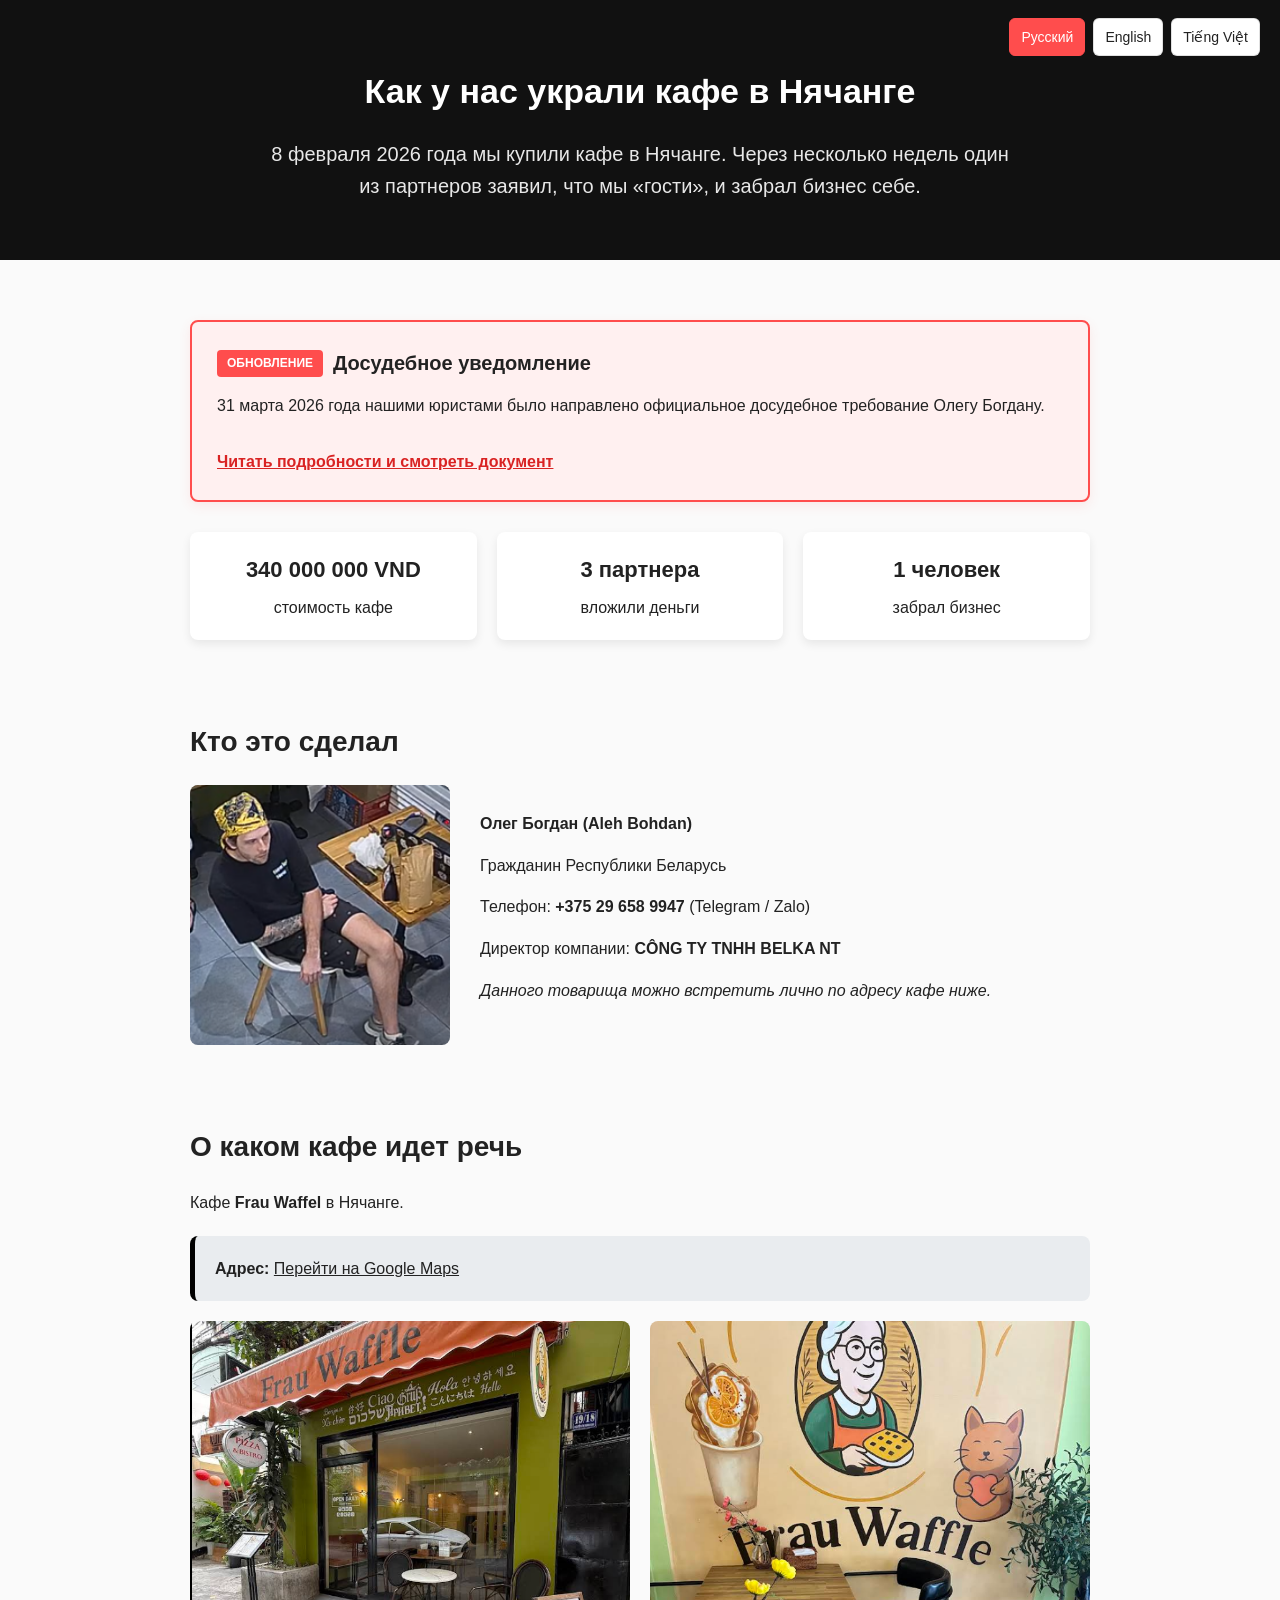
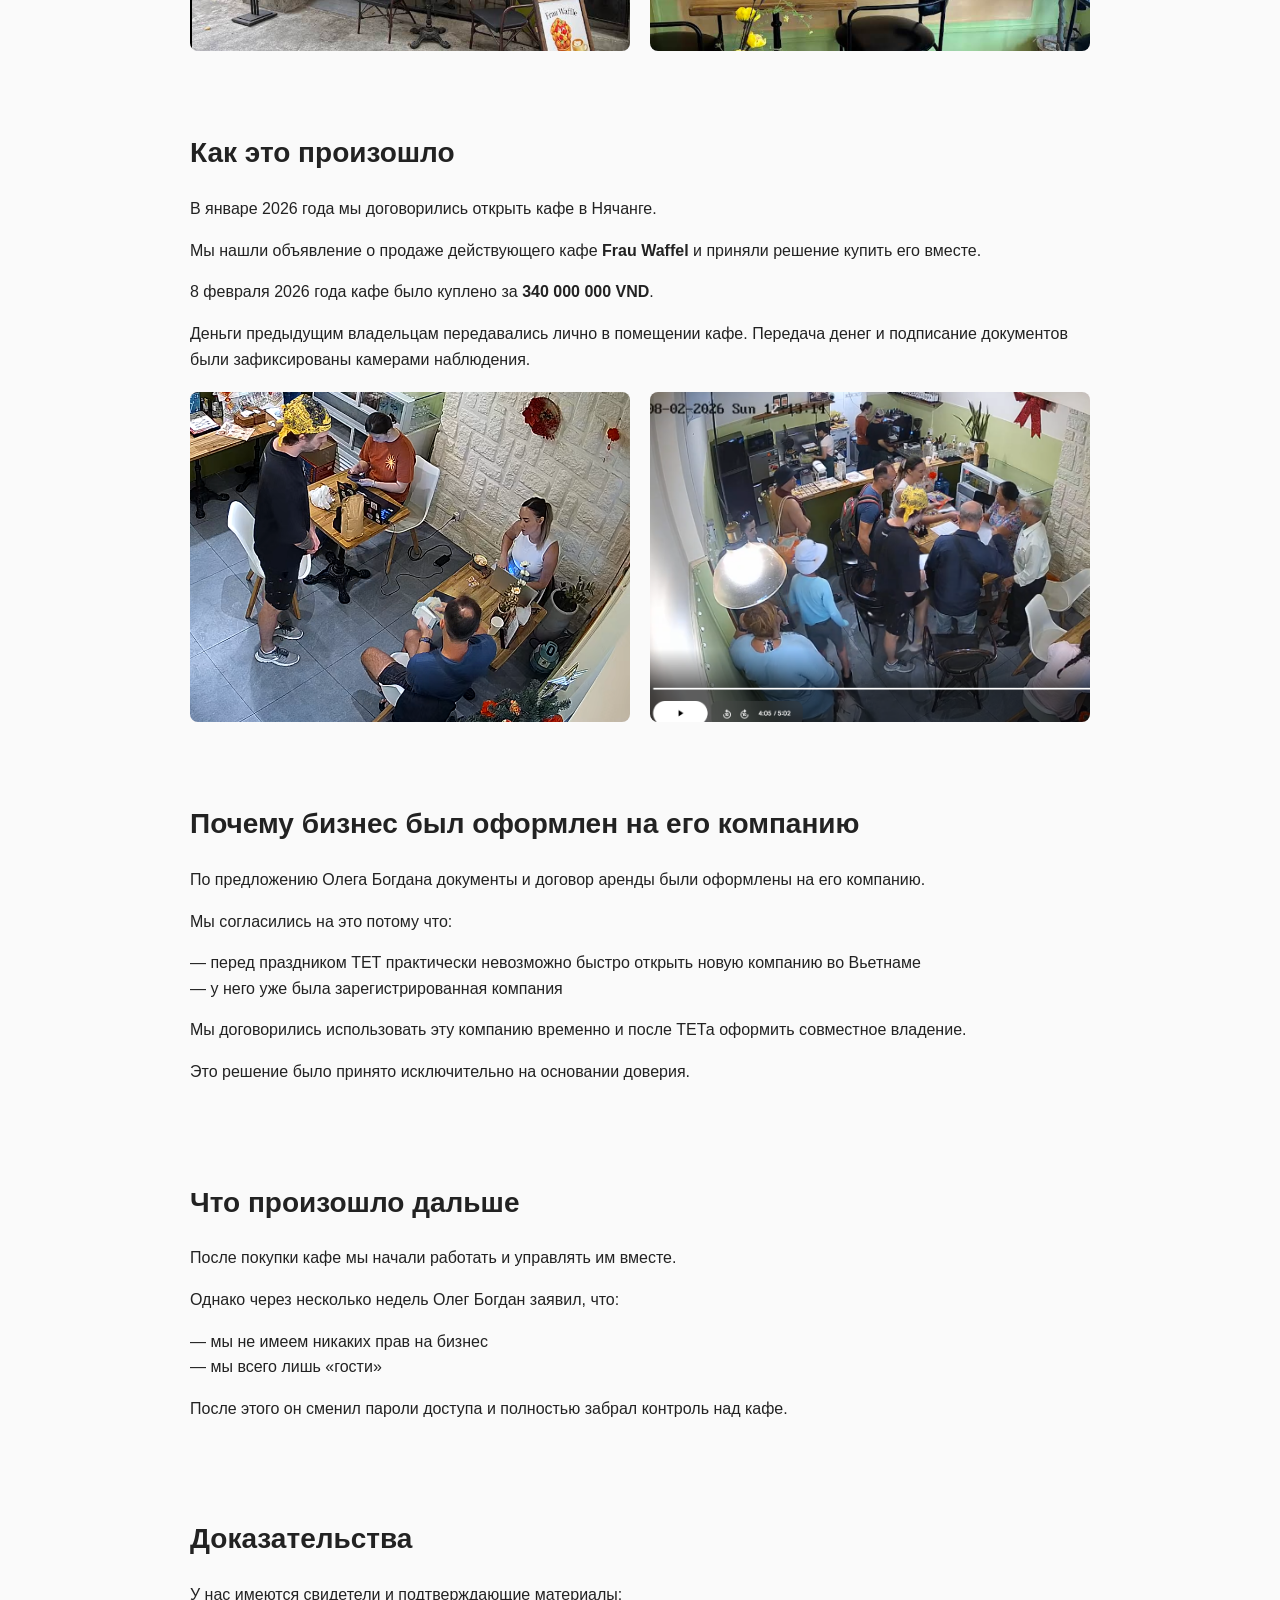
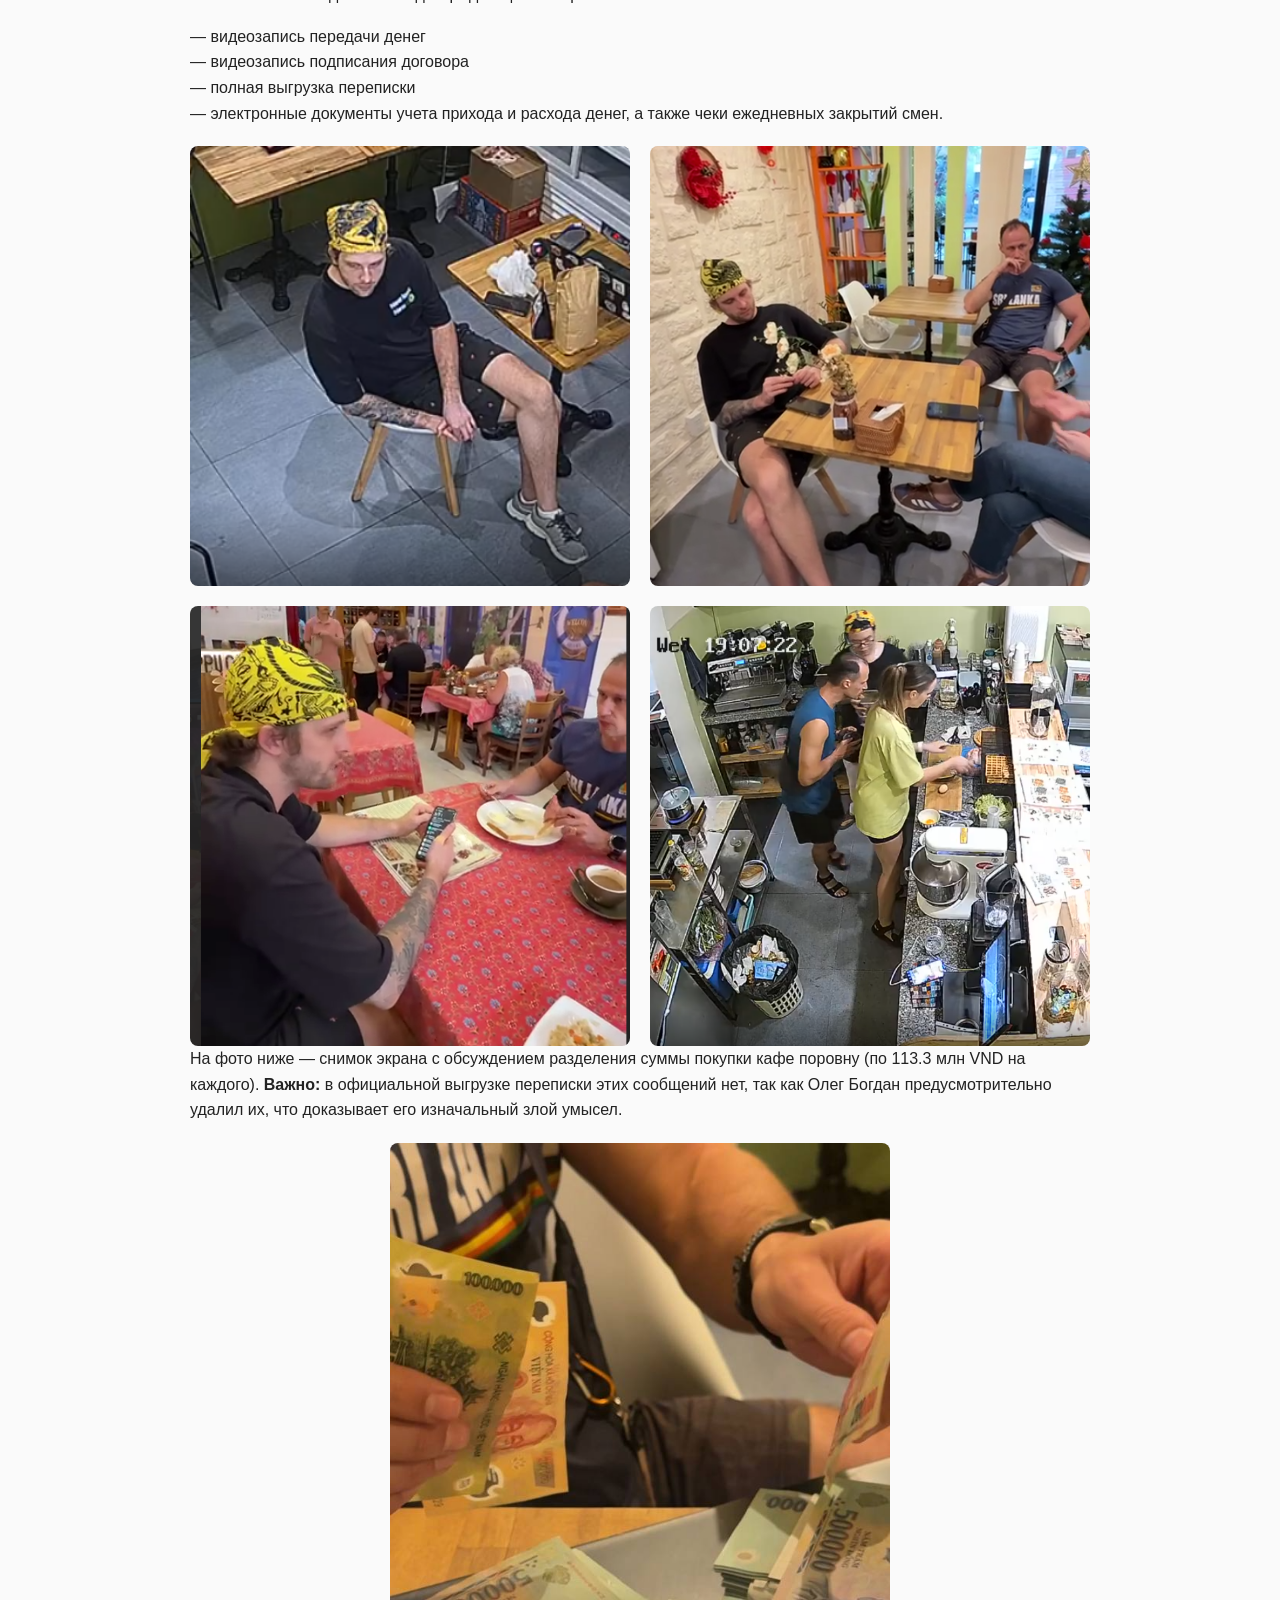
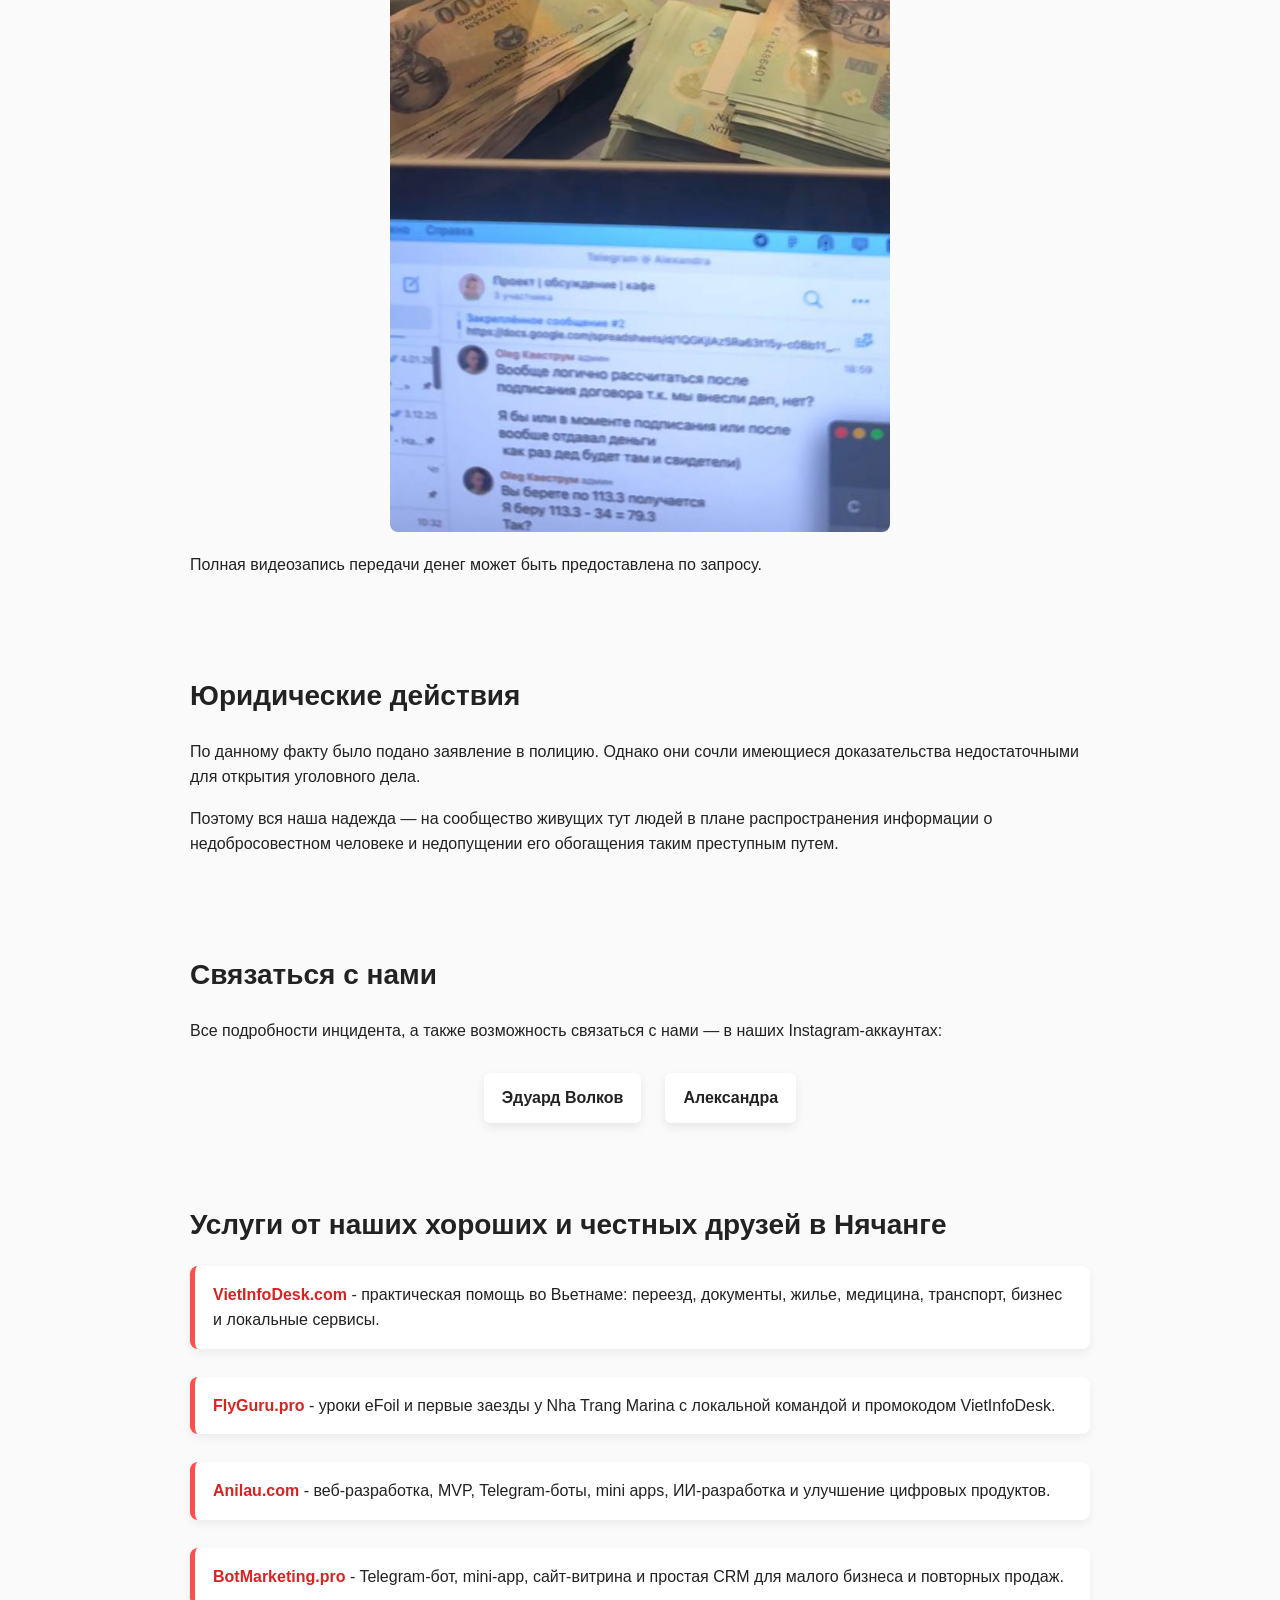
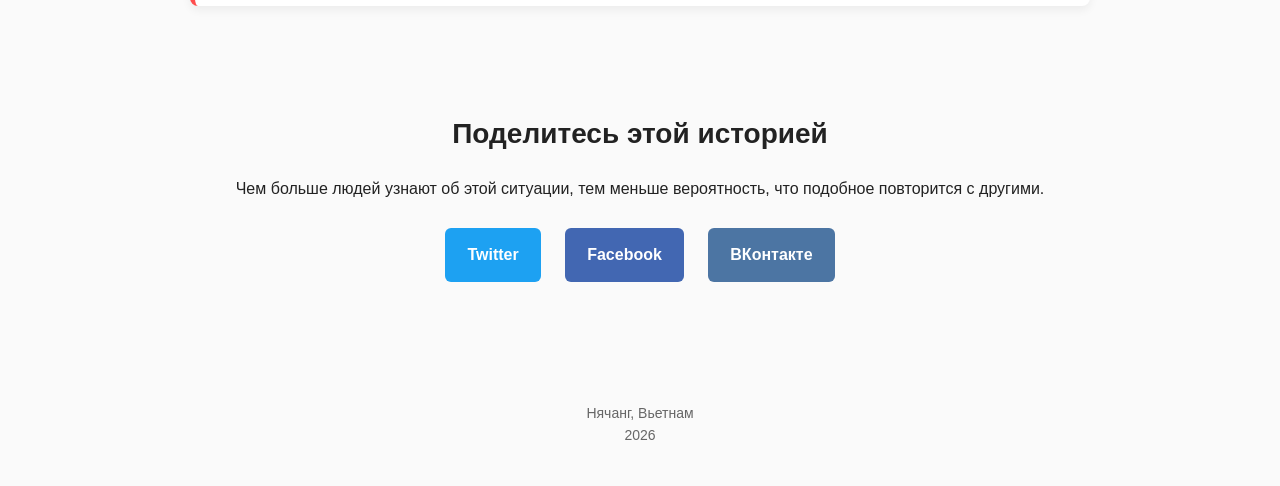
==== commit 14fd9125: "Add partner services block" ====
--- a/index.html
+++ b/index.html
@@ -161,6 +161,16 @@
     </div>
   </section>
 
+  <section class="partners">
+    <h2>Услуги от наших хороших и честных друзей в Нячанге</h2>
+    <div class="partner-list">
+      <p class="partner-item"><a href="https://vietinfodesk.com/ru/" target="_blank" rel="noopener">VietInfoDesk.com</a> - практическая помощь во Вьетнаме: переезд, документы, жилье, медицина, транспорт, бизнес и локальные сервисы.</p>
+      <p class="partner-item"><a href="https://flyguru.pro/ru/locations/nha-trang-marina?promo=VIETINFODESK" target="_blank" rel="noopener">FlyGuru.pro</a> - уроки eFoil и первые заезды у Nha Trang Marina с локальной командой и промокодом VietInfoDesk.</p>
+      <p class="partner-item"><a href="https://anilau.com/ru/web-development-services/" target="_blank" rel="noopener">Anilau.com</a> - веб-разработка, MVP, Telegram-боты, mini apps, ИИ-разработка и улучшение цифровых продуктов.</p>
+      <p class="partner-item"><a href="https://botmarketing.pro/" target="_blank" rel="noopener">BotMarketing.pro</a> - Telegram-бот, mini-app, сайт-витрина и простая CRM для малого бизнеса и повторных продаж.</p>
+    </div>
+  </section>
+
   <section class="share">
     <h2>Поделитесь этой историей</h2>
     <p>Чем больше людей узнают об этой ситуации, тем меньше вероятность, что подобное повторится с другими.</p>
--- a/styles.css
+++ b/styles.css
@@ -203,6 +203,38 @@
   padding: 50px 0;
 }
 
+.partners {
+  padding: 40px 0;
+}
+
+.partners h2 {
+  margin-bottom: 18px;
+}
+
+.partner-list {
+  display: grid;
+  gap: 12px;
+  margin: 0;
+}
+
+.partner-item {
+  background: white;
+  border-left: 5px solid #ff4d4d;
+  border-radius: 8px;
+  padding: 16px 18px;
+  box-shadow: 0 4px 10px rgba(0, 0, 0, 0.06);
+}
+
+.partner-item a {
+  color: #d92323;
+  font-weight: bold;
+  text-decoration: none;
+}
+
+.partner-item a:hover {
+  text-decoration: underline;
+}
+
 .share a {
   display: inline-block;
   margin: 10px;
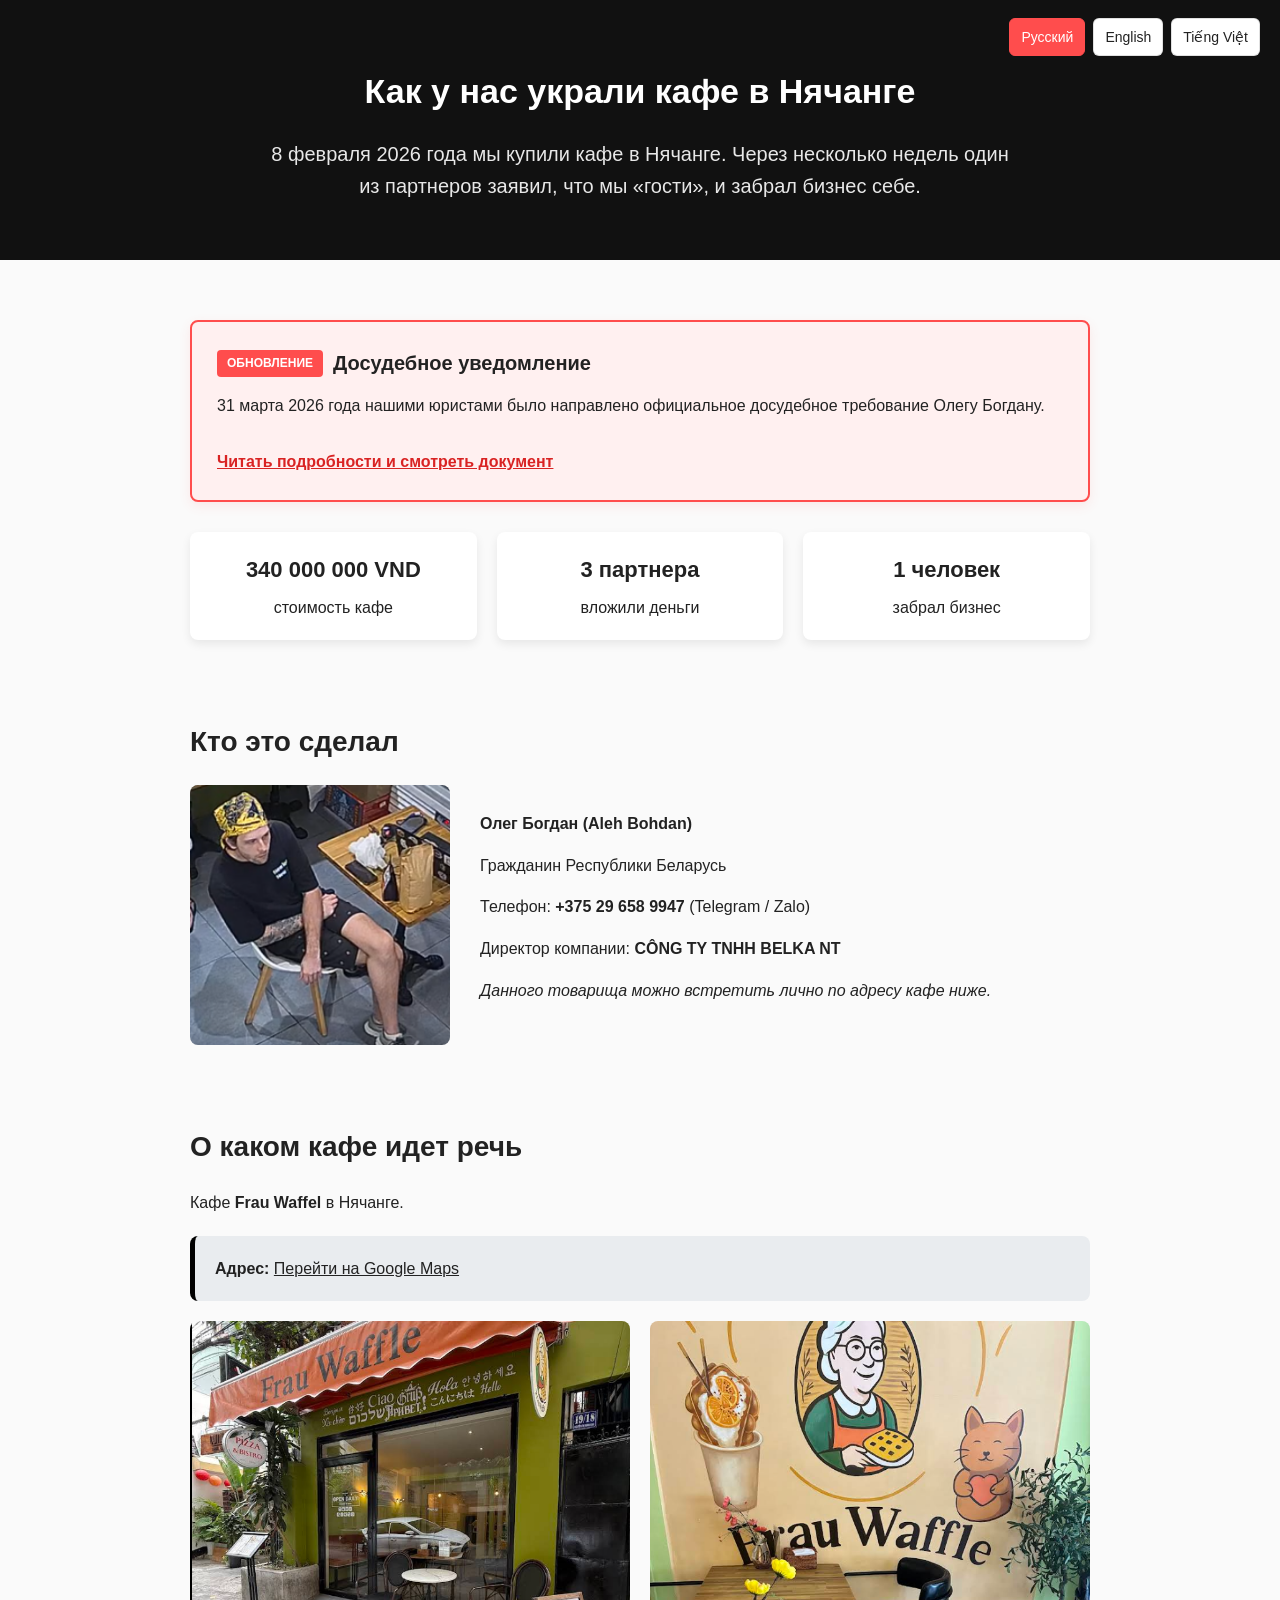
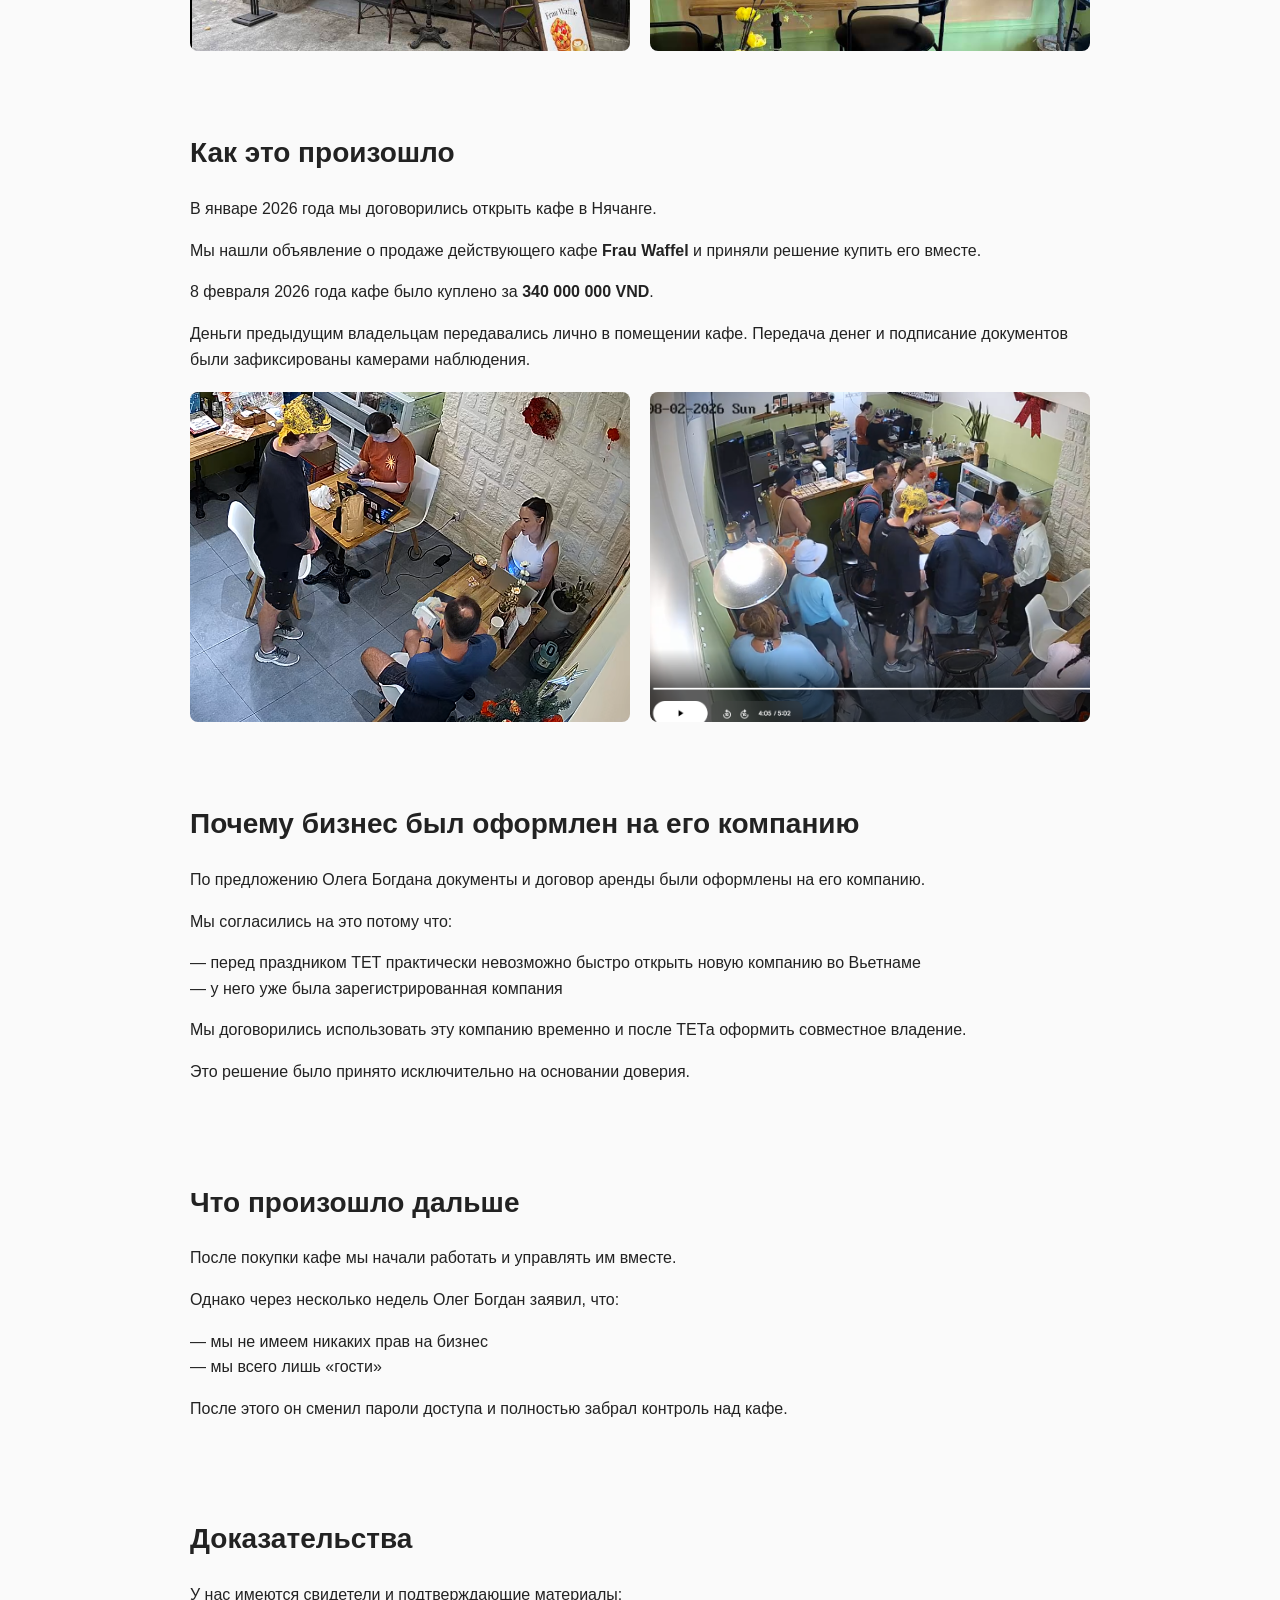
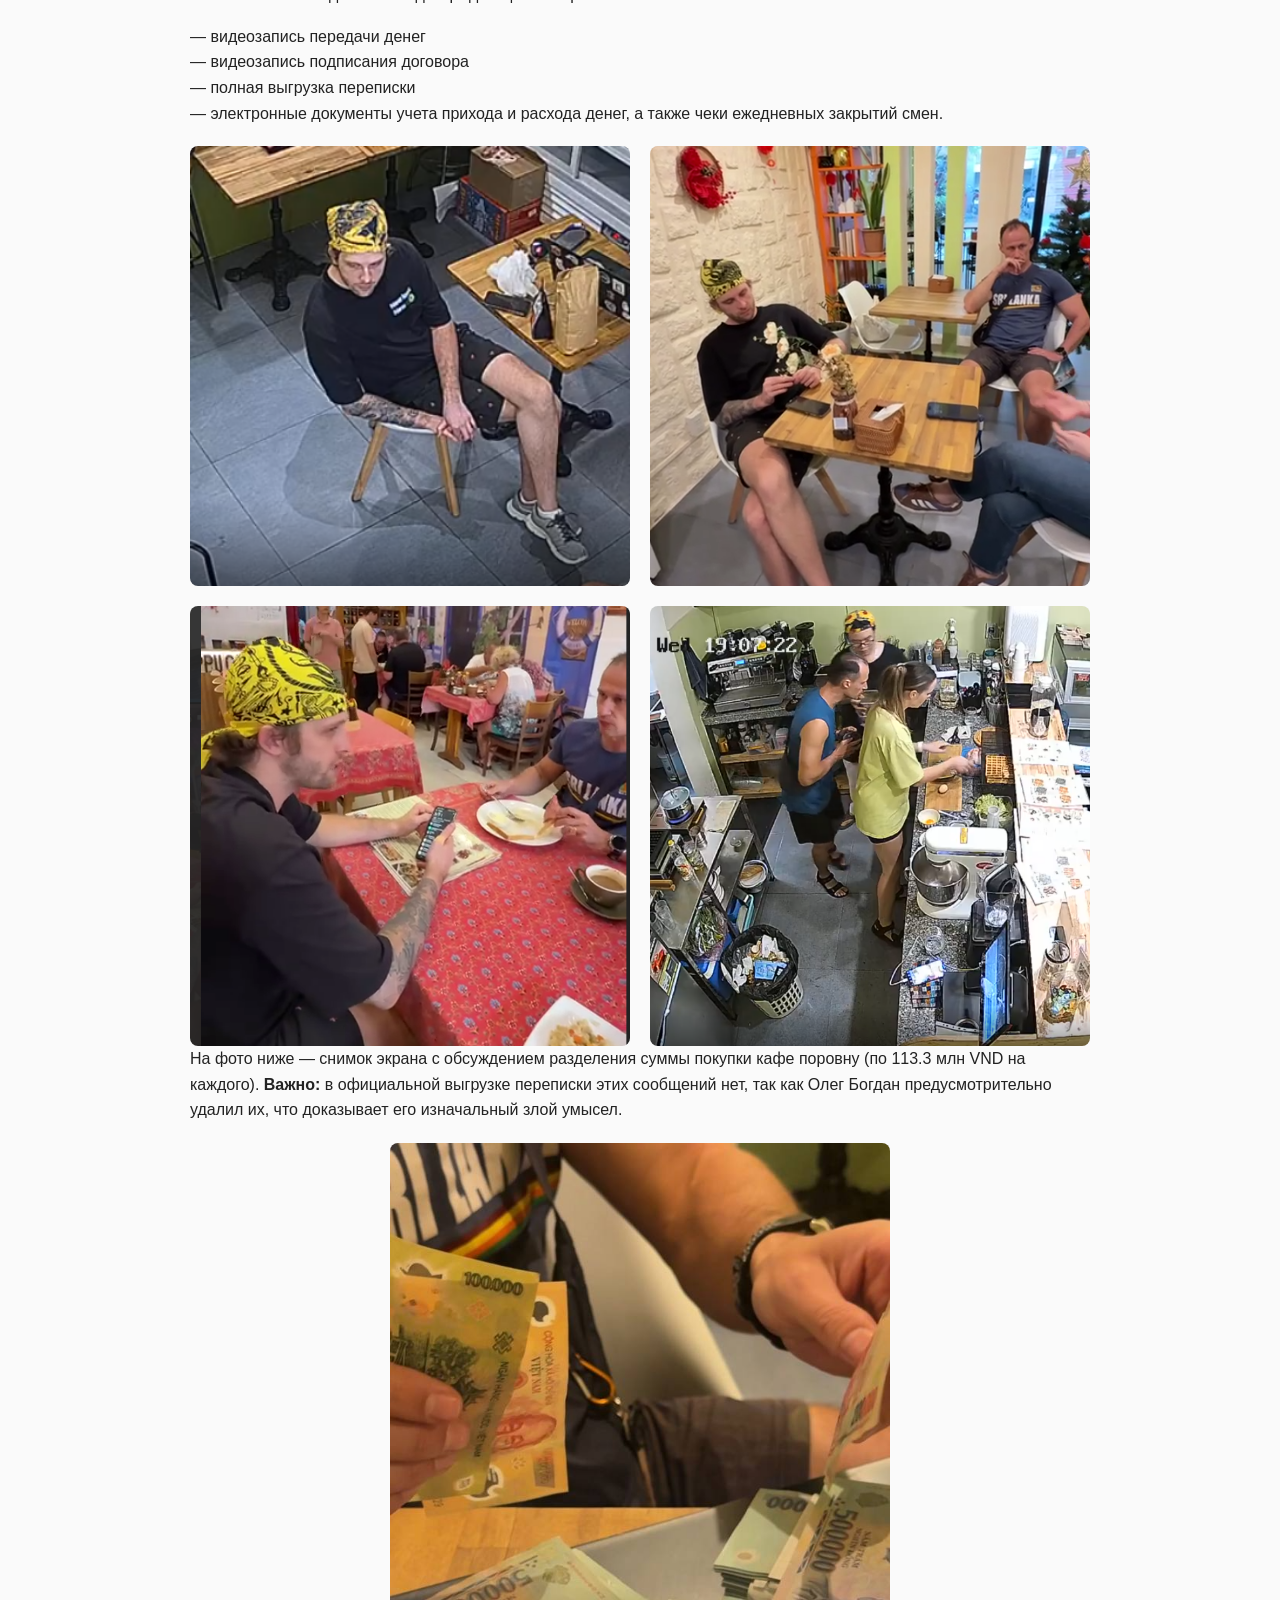
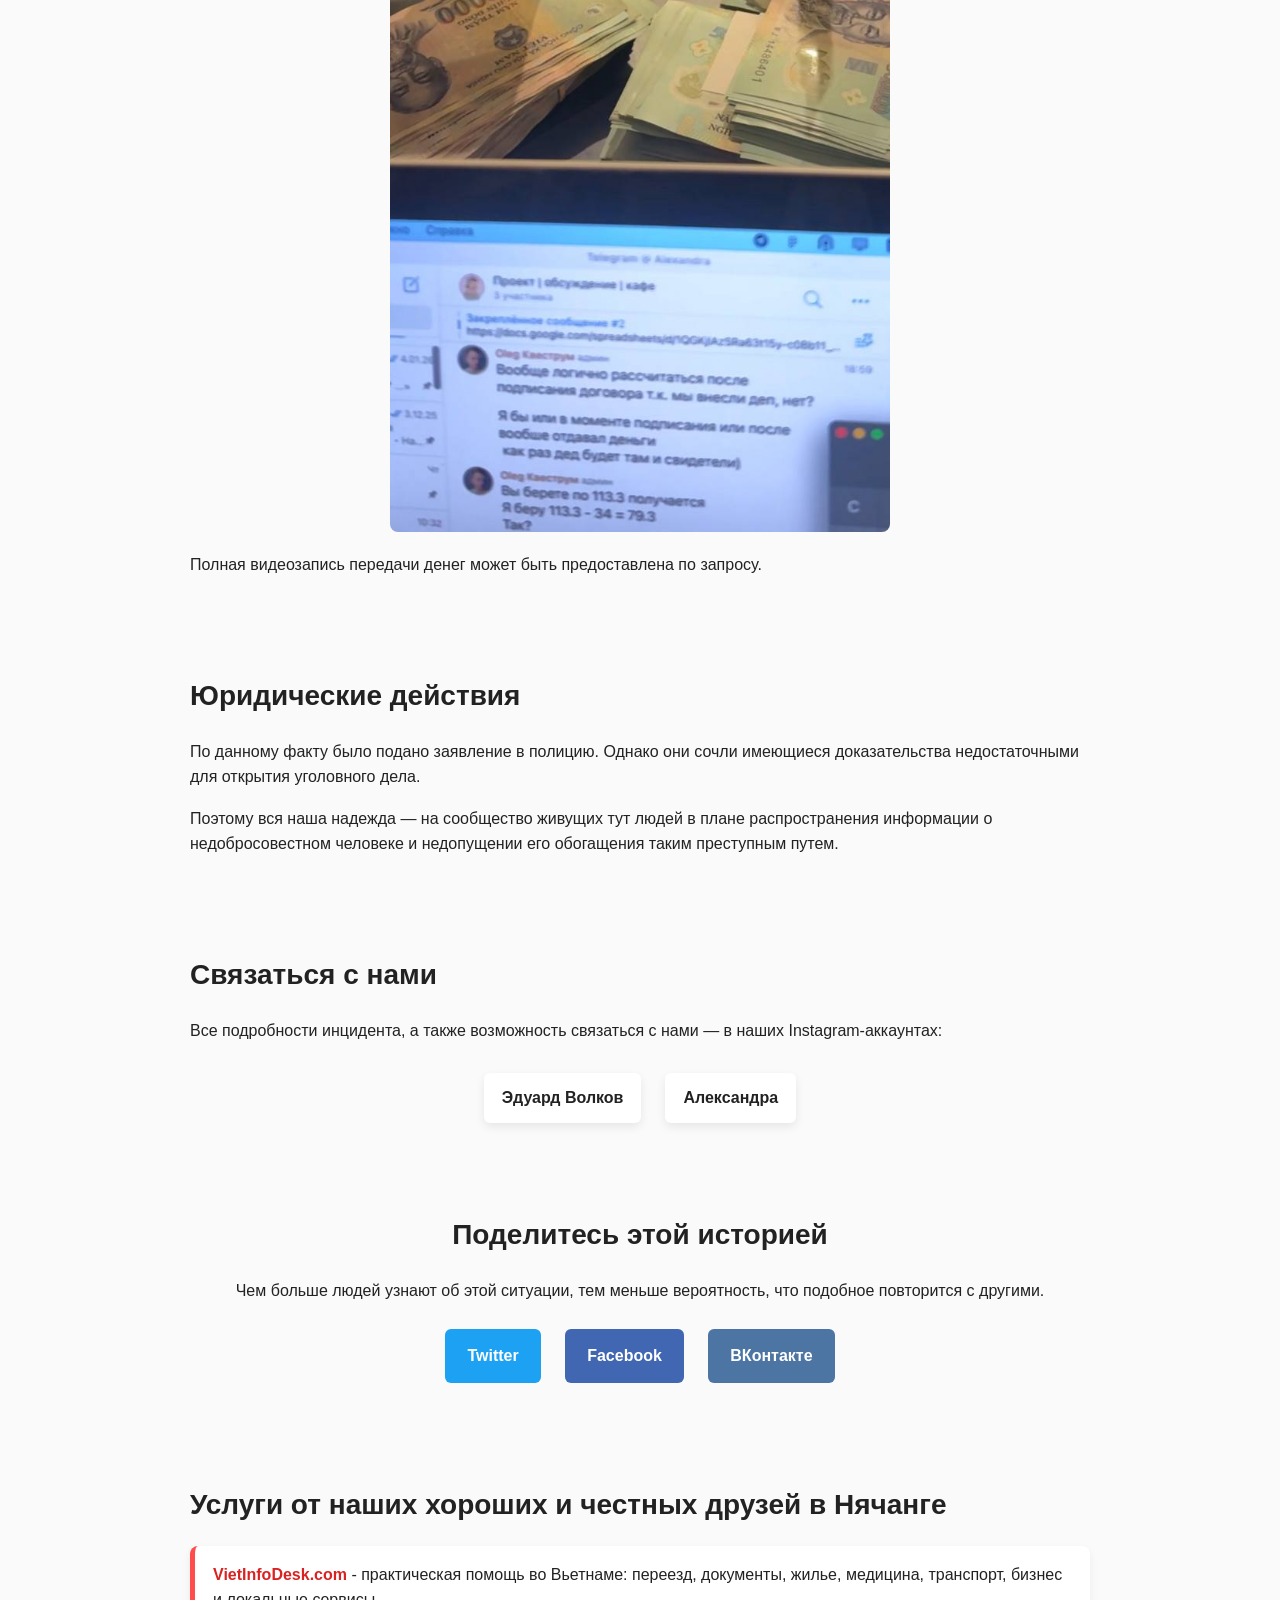
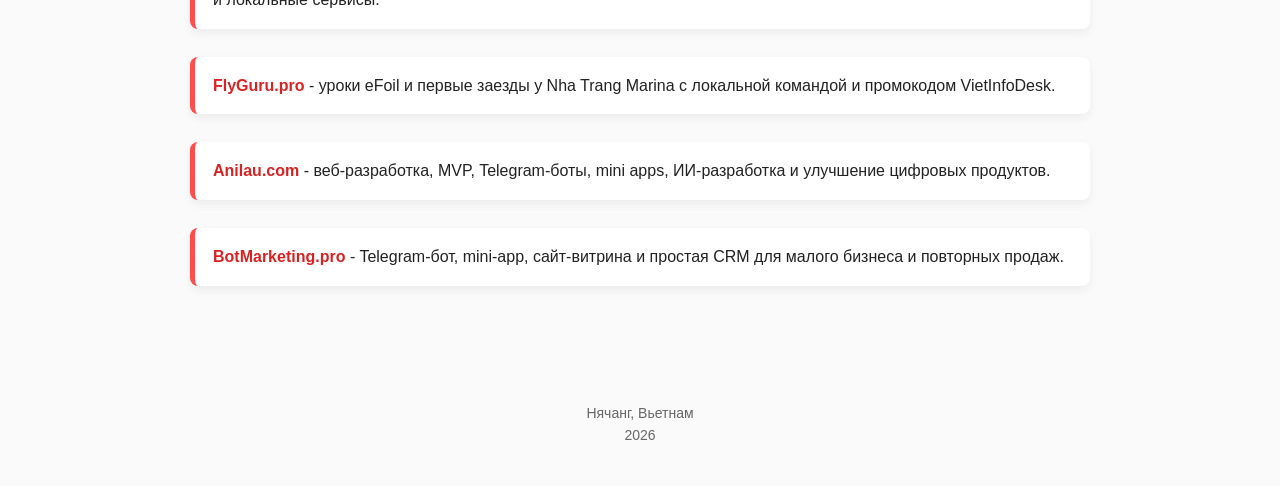
==== commit c2677fcf: "Place share block before partners" ====
--- a/index.html
+++ b/index.html
@@ -161,6 +161,14 @@
     </div>
   </section>
 
+  <section class="share">
+    <h2>Поделитесь этой историей</h2>
+    <p>Чем больше людей узнают об этой ситуации, тем меньше вероятность, что подобное повторится с другими.</p>
+    <a href="https://twitter.com/intent/tweet?url=https%3A%2F%2Ffrauwaffel.com%2F&text=%D0%9A%D0%B0%D0%BA%20%D1%83%20%D0%BD%D0%B0%D1%81%20%D1%83%D0%BA%D1%80%D0%B0%D0%BB%D0%B8%20%D0%BA%D0%B0%D1%84%D0%B5%20Frau%20Waffel%20%D0%B2%20%D0%9D%D1%8F%D1%87%D0%B0%D0%BD%D0%B3%D0%B5" target="_blank" rel="noopener" class="tw">Twitter</a>
+    <a href="https://www.facebook.com/sharer/sharer.php?u=https%3A%2F%2Ffrauwaffel.com%2F" target="_blank" rel="noopener" class="fb">Facebook</a>
+    <a href="https://vk.com/share.php?url=https%3A%2F%2Ffrauwaffel.com%2F&title=%D0%9A%D0%B0%D0%BA%20%D1%83%20%D0%BD%D0%B0%D1%81%20%D1%83%D0%BA%D1%80%D0%B0%D0%BB%D0%B8%20%D0%BA%D0%B0%D1%84%D0%B5%20Frau%20Waffel" target="_blank" rel="noopener" class="vk">ВКонтакте</a>
+  </section>
+
   <section class="partners">
     <h2>Услуги от наших хороших и честных друзей в Нячанге</h2>
     <div class="partner-list">
@@ -170,14 +178,6 @@
       <p class="partner-item"><a href="https://botmarketing.pro/" target="_blank" rel="noopener">BotMarketing.pro</a> - Telegram-бот, mini-app, сайт-витрина и простая CRM для малого бизнеса и повторных продаж.</p>
     </div>
   </section>
-
-  <section class="share">
-    <h2>Поделитесь этой историей</h2>
-    <p>Чем больше людей узнают об этой ситуации, тем меньше вероятность, что подобное повторится с другими.</p>
-    <a href="https://twitter.com/intent/tweet?url=https%3A%2F%2Ffrauwaffel.com%2F&text=%D0%9A%D0%B0%D0%BA%20%D1%83%20%D0%BD%D0%B0%D1%81%20%D1%83%D0%BA%D1%80%D0%B0%D0%BB%D0%B8%20%D0%BA%D0%B0%D1%84%D0%B5%20Frau%20Waffel%20%D0%B2%20%D0%9D%D1%8F%D1%87%D0%B0%D0%BD%D0%B3%D0%B5" target="_blank" rel="noopener" class="tw">Twitter</a>
-    <a href="https://www.facebook.com/sharer/sharer.php?u=https%3A%2F%2Ffrauwaffel.com%2F" target="_blank" rel="noopener" class="fb">Facebook</a>
-    <a href="https://vk.com/share.php?url=https%3A%2F%2Ffrauwaffel.com%2F&title=%D0%9A%D0%B0%D0%BA%20%D1%83%20%D0%BD%D0%B0%D1%81%20%D1%83%D0%BA%D1%80%D0%B0%D0%BB%D0%B8%20%D0%BA%D0%B0%D1%84%D0%B5%20Frau%20Waffel" target="_blank" rel="noopener" class="vk">ВКонтакте</a>
-  </section>
 </main>
 
 <footer class="footer">Нячанг, Вьетнам<br>2026</footer>
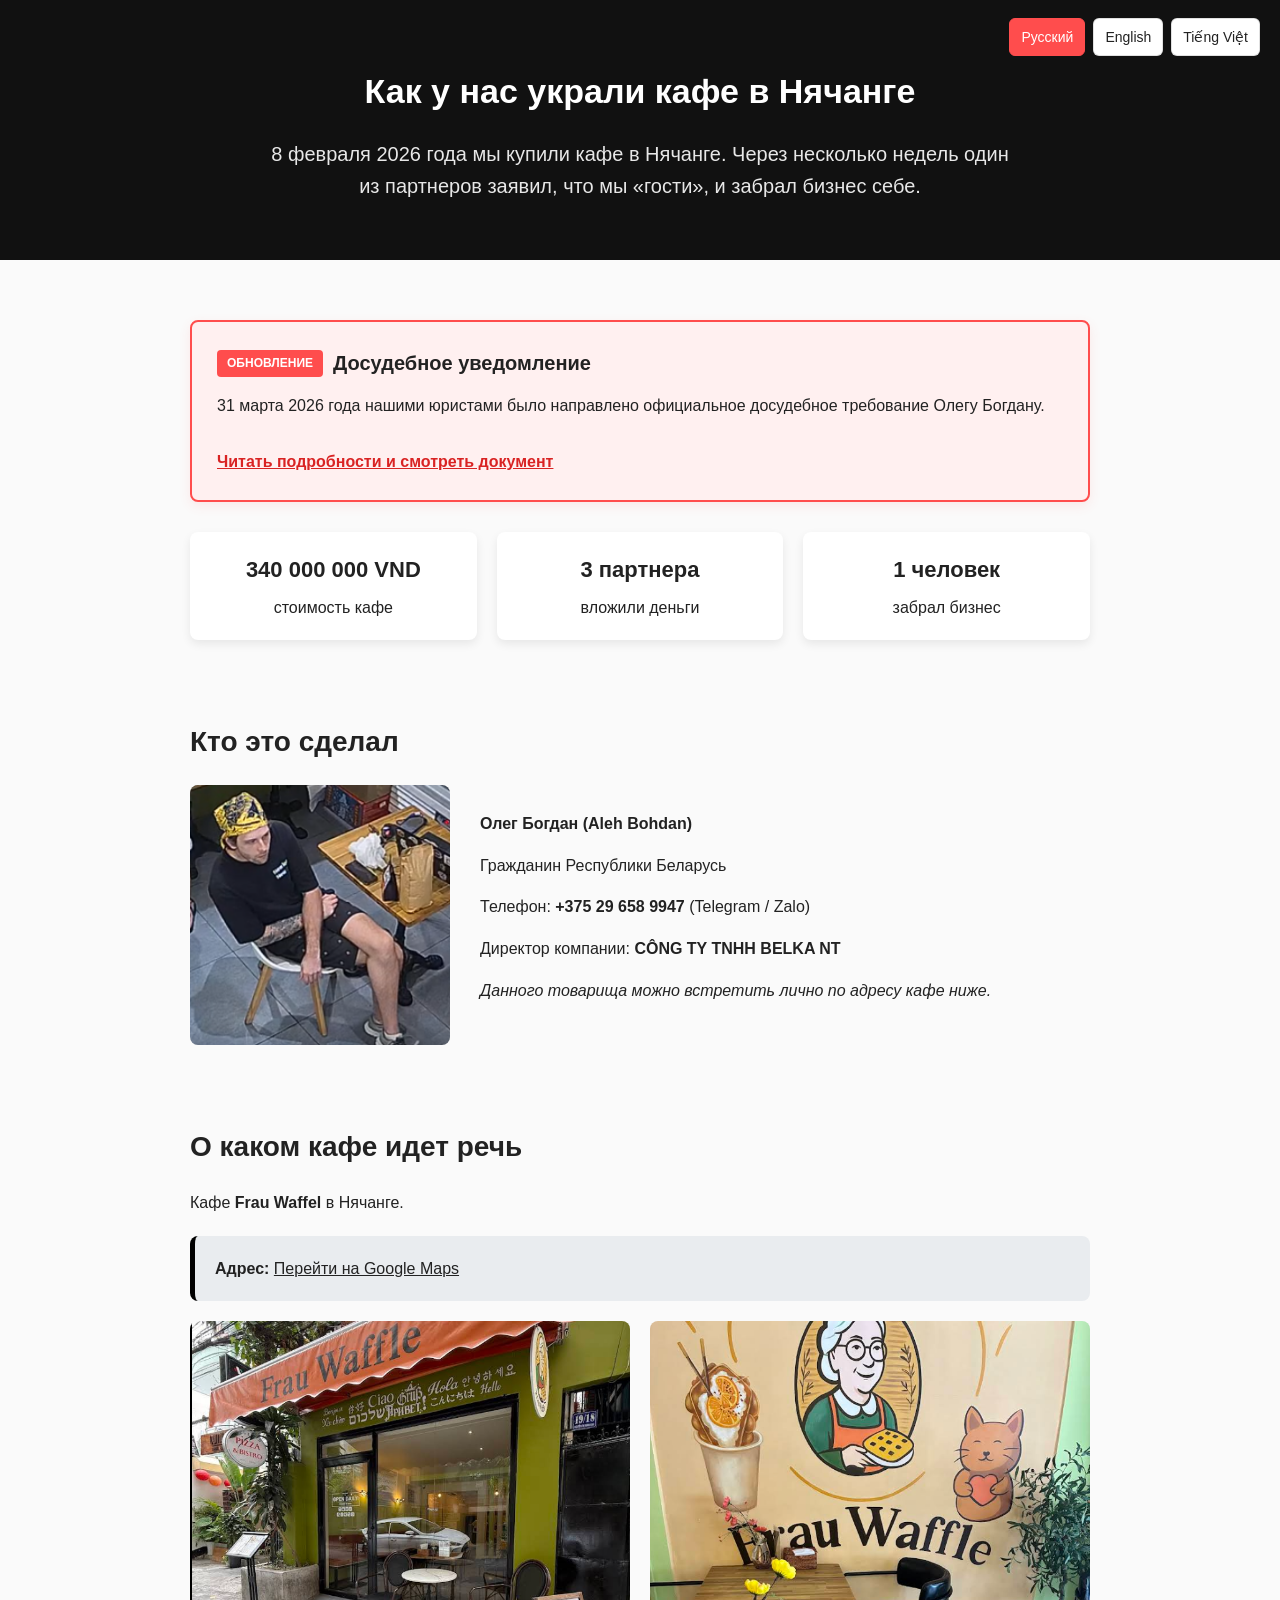
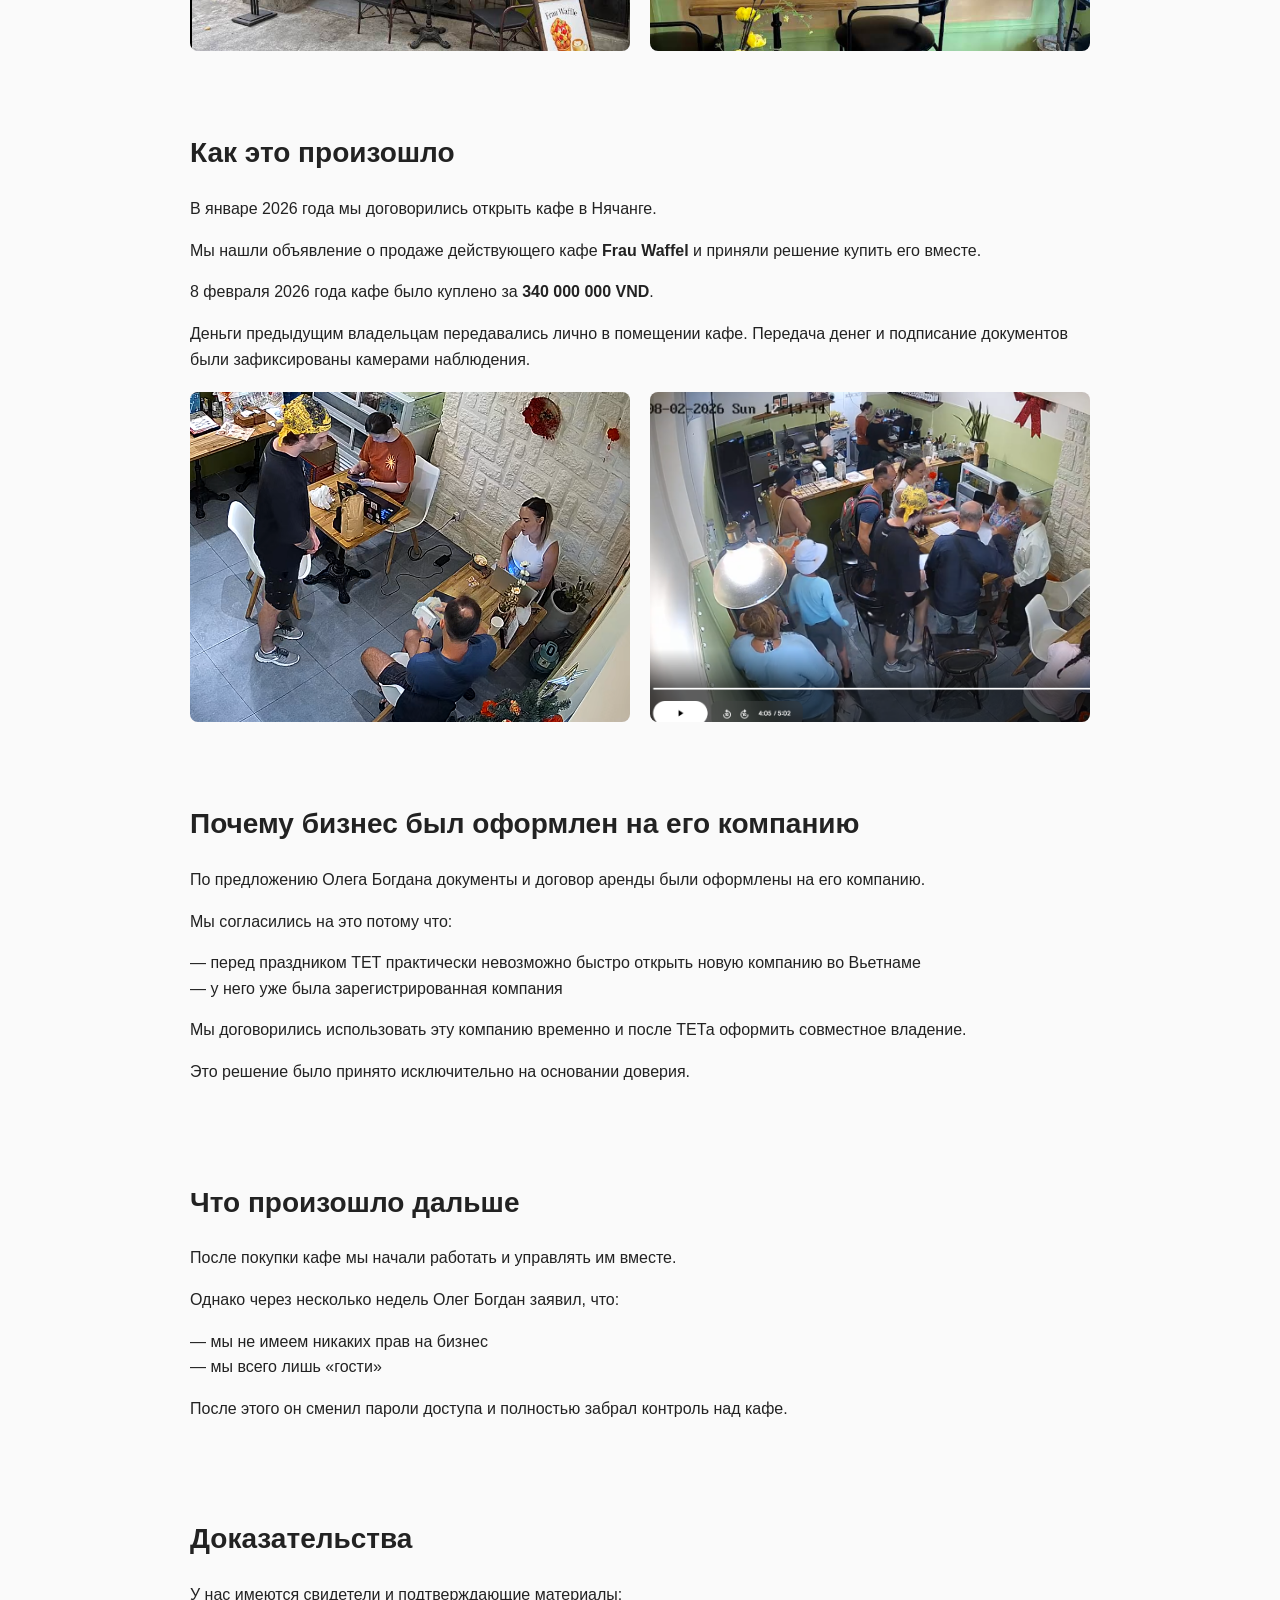
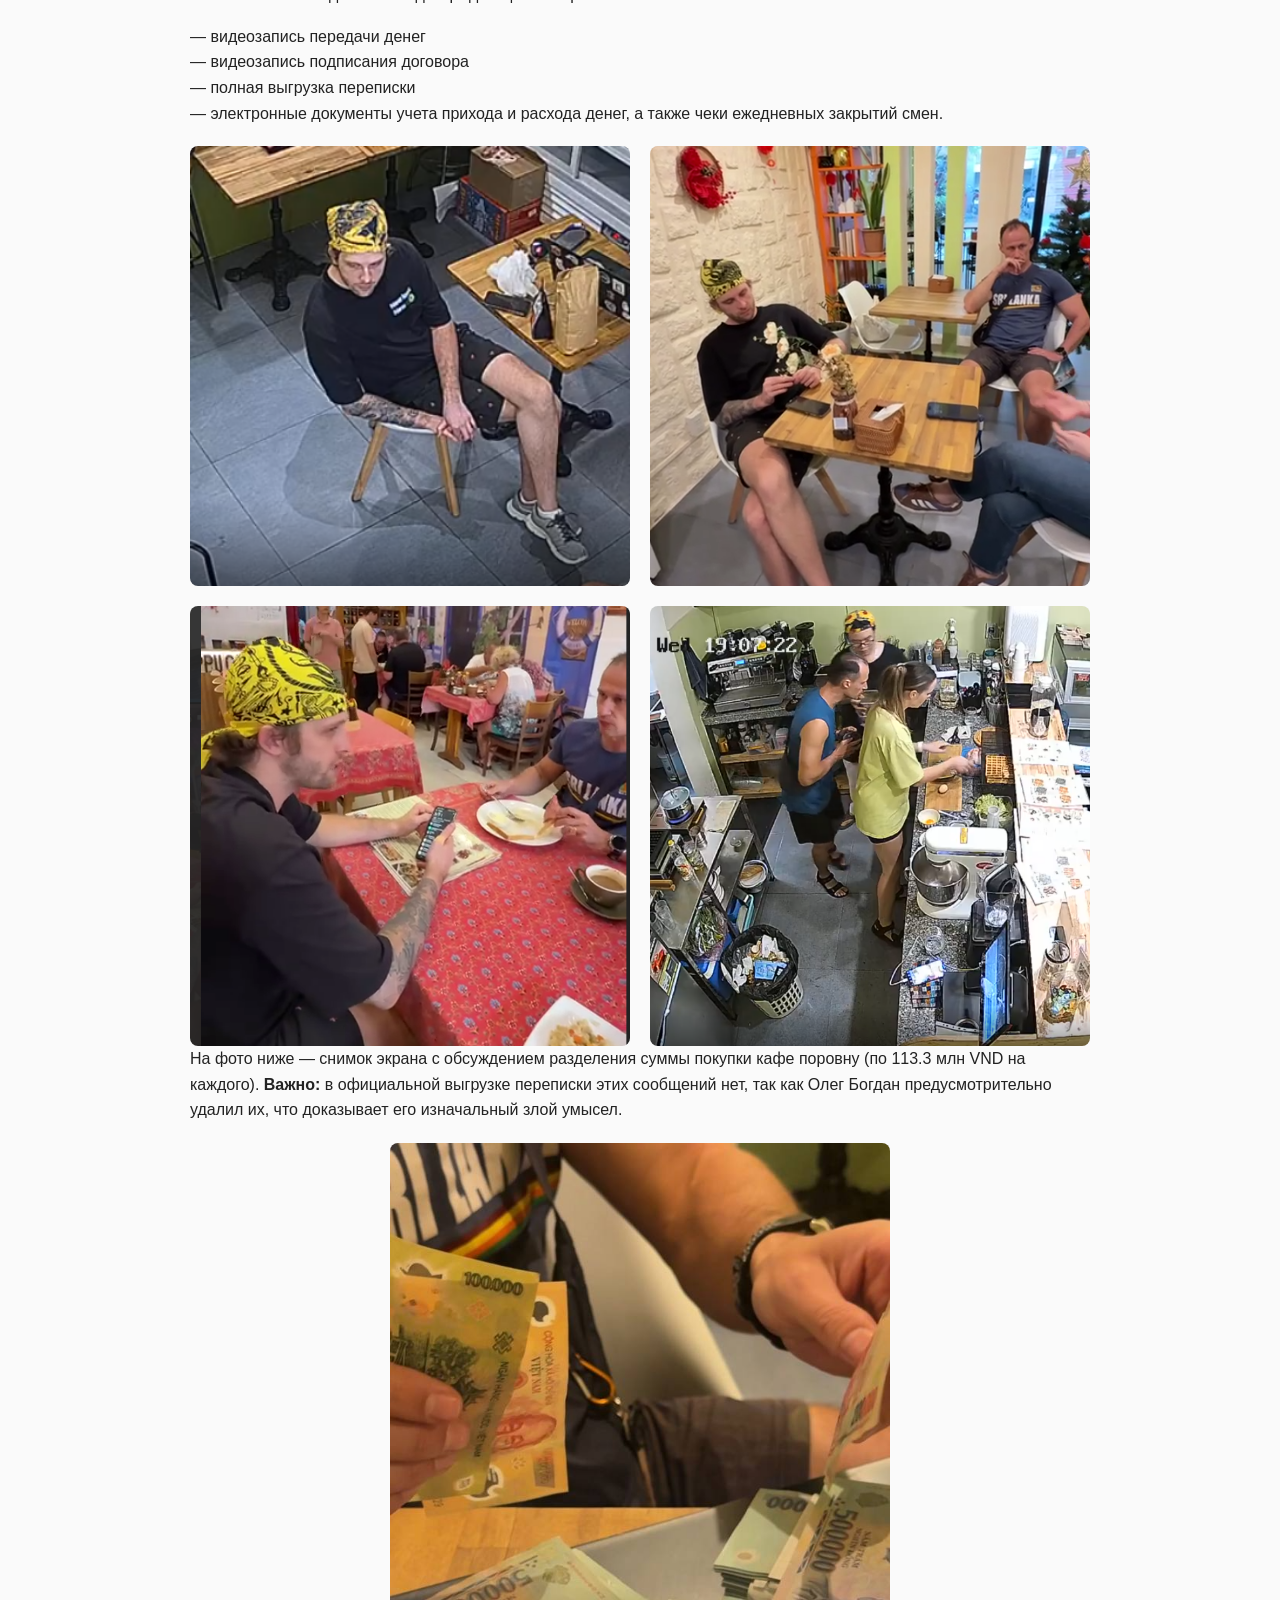
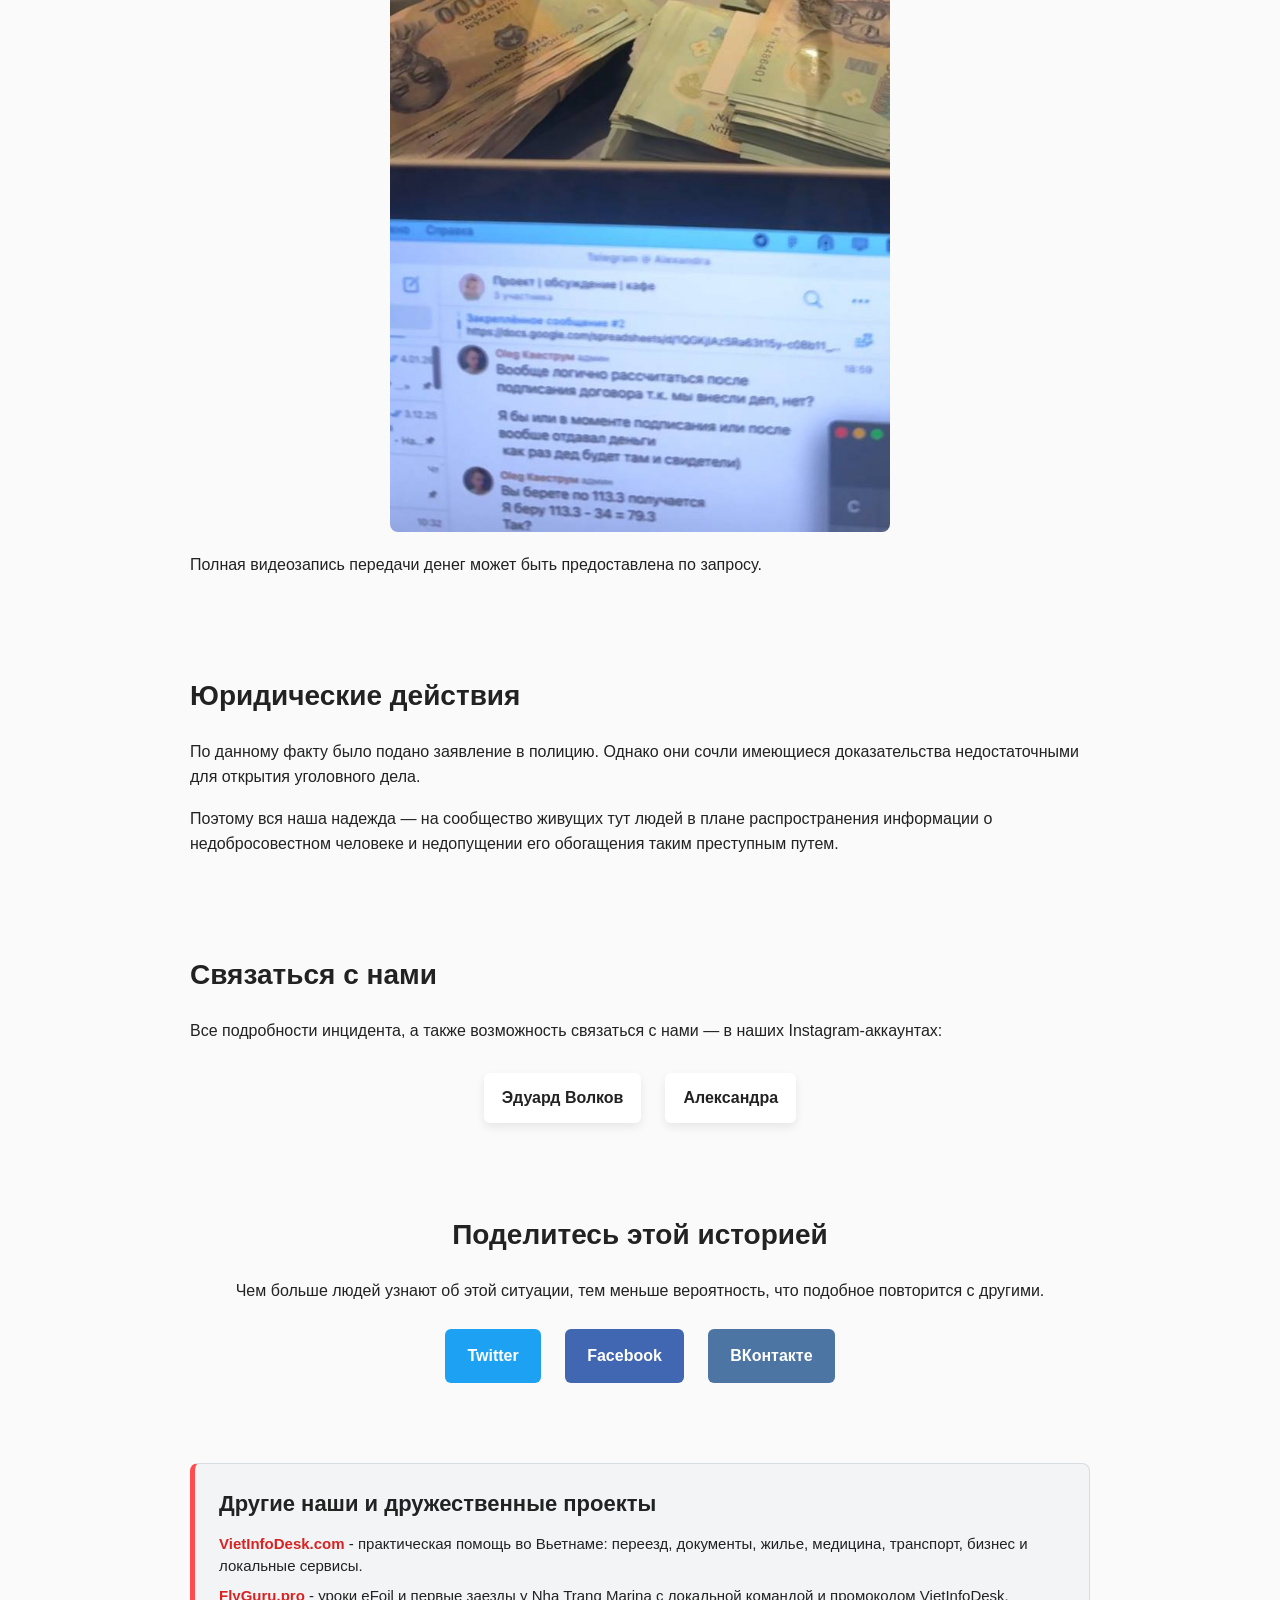
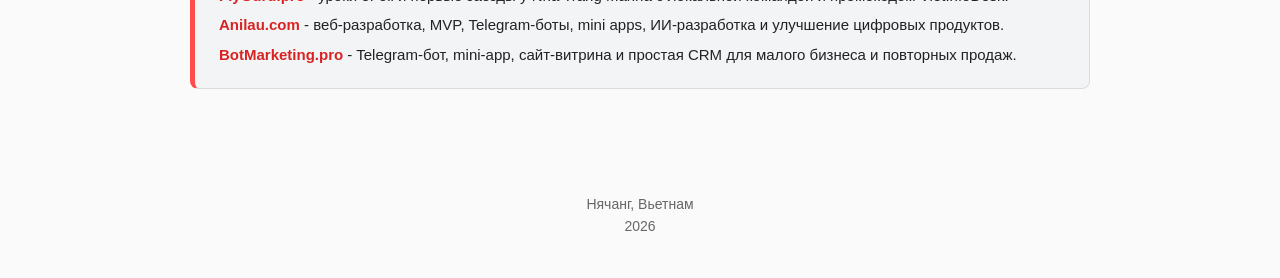
==== commit 7f3bf60f: "Compact partner projects block" ====
--- a/index.html
+++ b/index.html
@@ -170,7 +170,7 @@
   </section>
 
   <section class="partners">
-    <h2>Услуги от наших хороших и честных друзей в Нячанге</h2>
+    <h2>Другие наши и дружественные проекты</h2>
     <div class="partner-list">
       <p class="partner-item"><a href="https://vietinfodesk.com/ru/" target="_blank" rel="noopener">VietInfoDesk.com</a> - практическая помощь во Вьетнаме: переезд, документы, жилье, медицина, транспорт, бизнес и локальные сервисы.</p>
       <p class="partner-item"><a href="https://flyguru.pro/ru/locations/nha-trang-marina?promo=VIETINFODESK" target="_blank" rel="noopener">FlyGuru.pro</a> - уроки eFoil и первые заезды у Nha Trang Marina с локальной командой и промокодом VietInfoDesk.</p>
--- a/styles.css
+++ b/styles.css
@@ -204,25 +204,29 @@
 }
 
 .partners {
-  padding: 40px 0;
+  background: #f2f4f5;
+  border: 1px solid #d8dde1;
+  border-left: 5px solid #ff4d4d;
+  border-radius: 8px;
+  padding: 22px 24px;
+  margin: 20px 0 44px;
 }
 
 .partners h2 {
-  margin-bottom: 18px;
+  margin: 0 0 12px;
+  font-size: 22px;
 }
 
 .partner-list {
   display: grid;
-  gap: 12px;
+  gap: 8px;
   margin: 0;
 }
 
 .partner-item {
-  background: white;
-  border-left: 5px solid #ff4d4d;
-  border-radius: 8px;
-  padding: 16px 18px;
-  box-shadow: 0 4px 10px rgba(0, 0, 0, 0.06);
+  margin: 0;
+  font-size: 15px;
+  line-height: 1.45;
 }
 
 .partner-item a {
